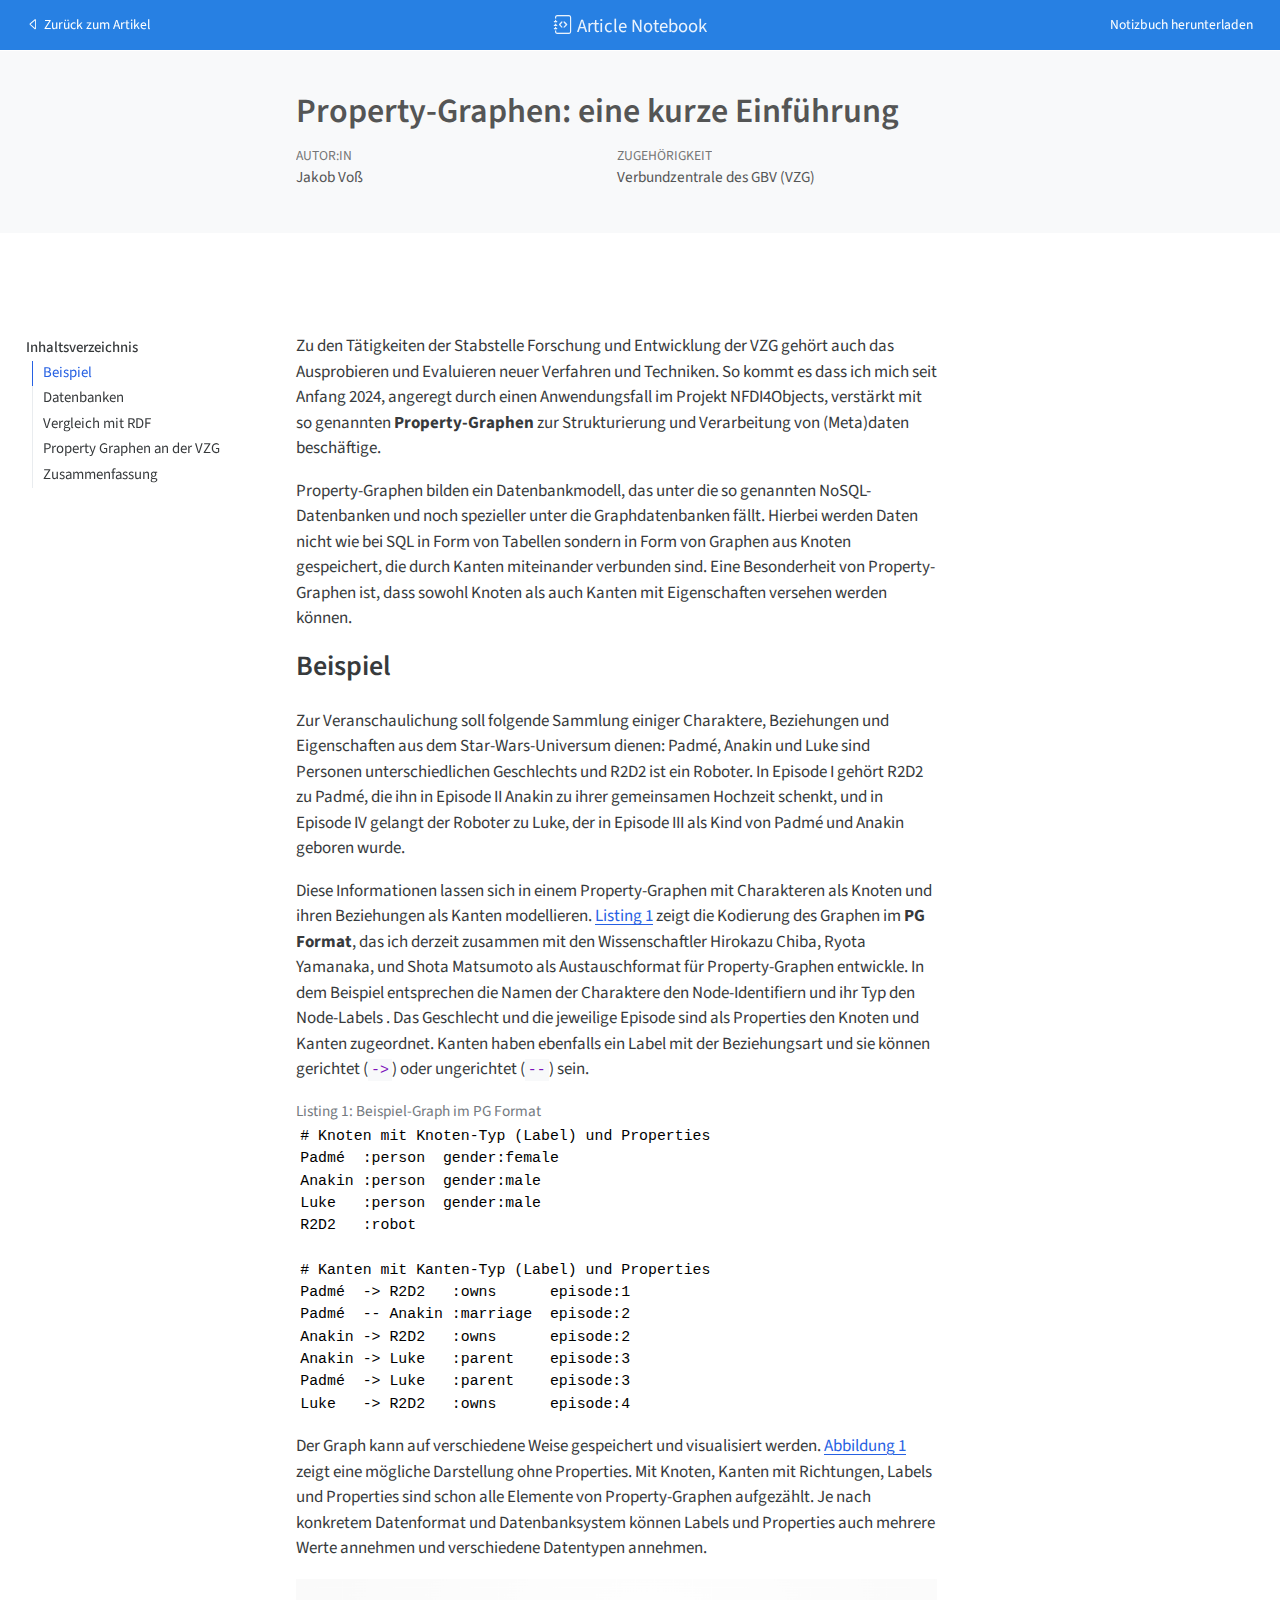
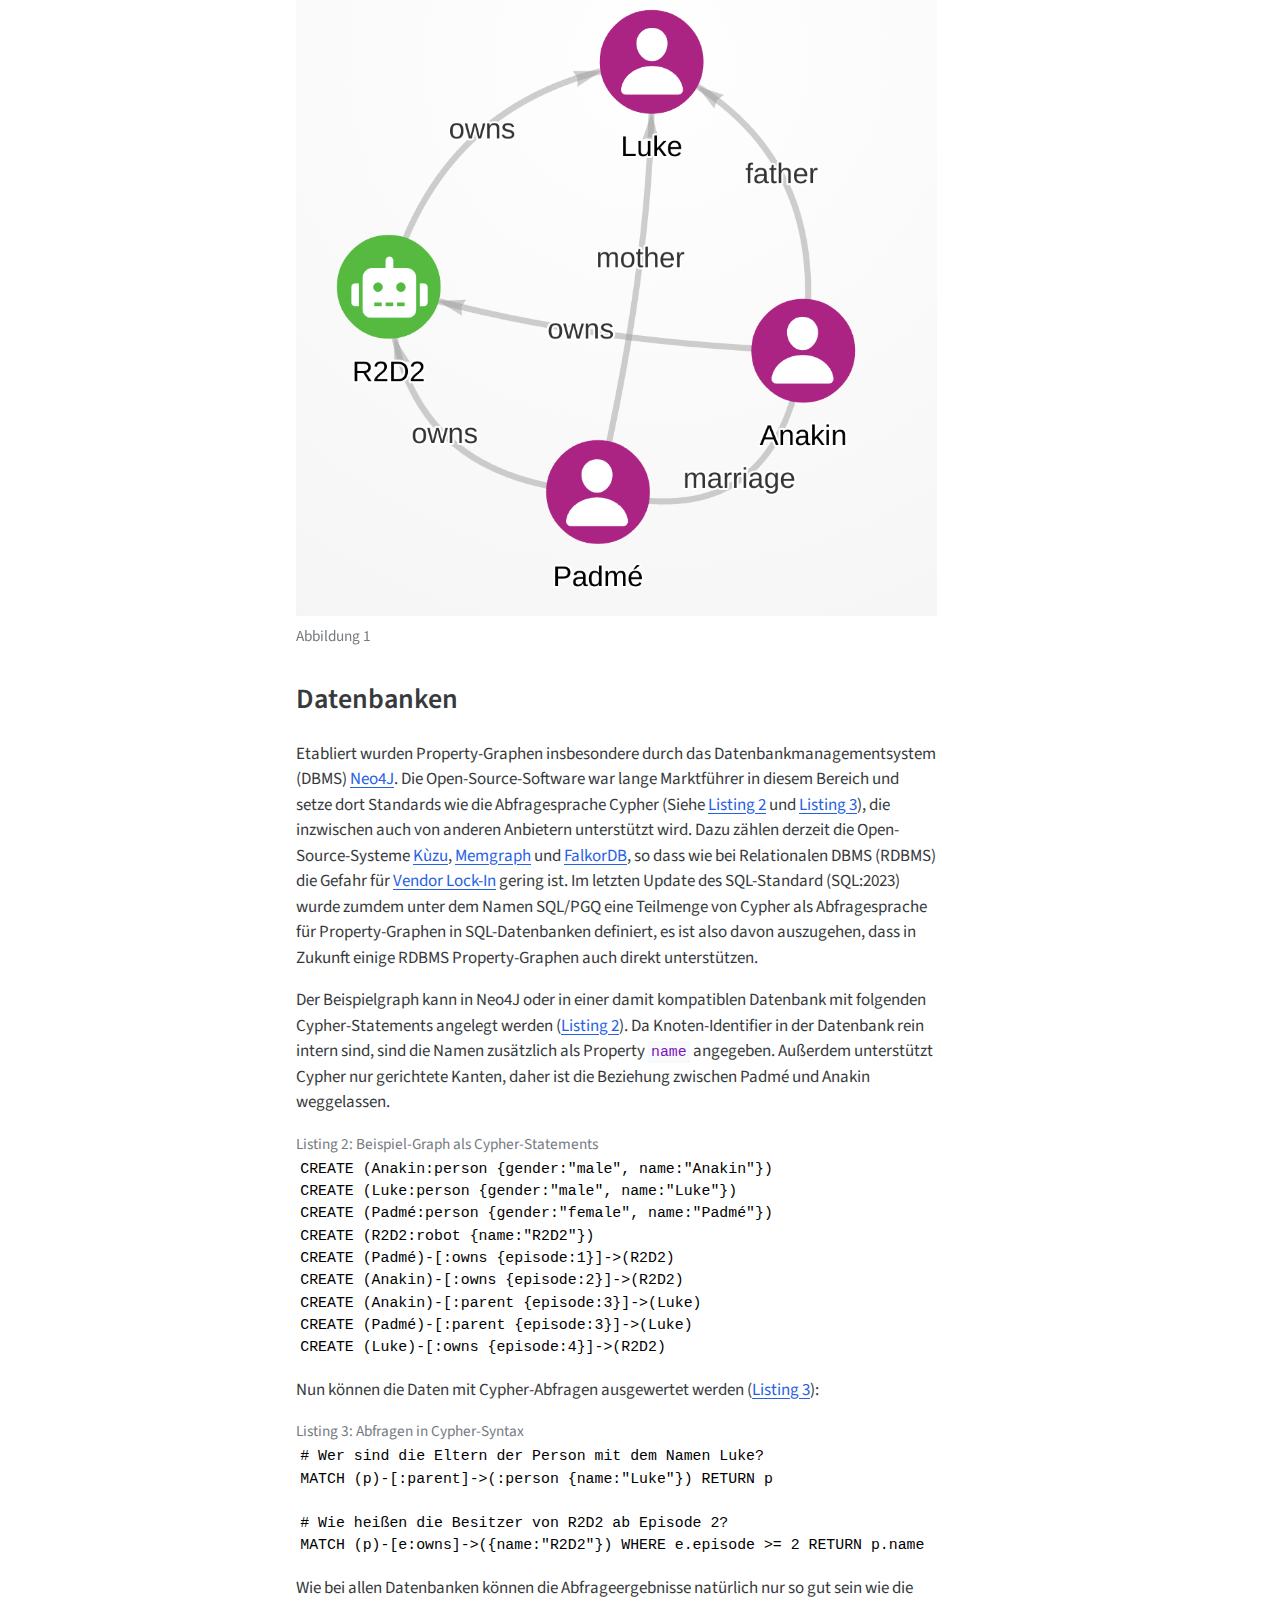
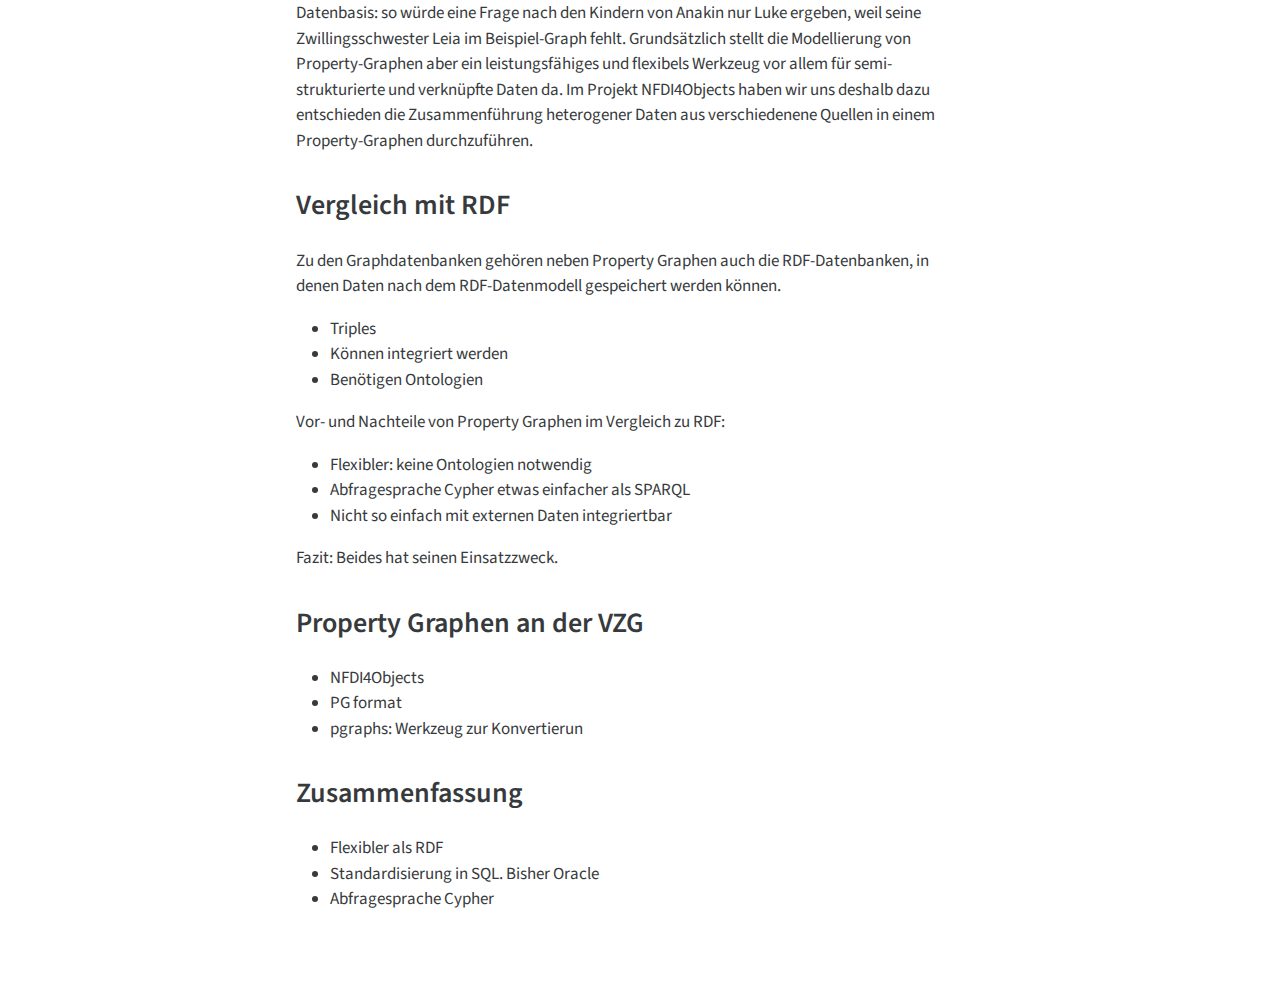
==== docs/index-preview.html @ a6de6aec "Add HTML result" ====
<!DOCTYPE html>
<html xmlns="http://www.w3.org/1999/xhtml" lang="de" xml:lang="de"><head>
    <meta charset="utf-8">
    <meta name="generator" content="quarto-1.4.553">

    <meta name="viewport" content="width=device-width, initial-scale=1.0, user-scalable=yes">


    <title>Property-Graphen: eine kurze Einführung</title>
    <style>
      code{white-space: pre-wrap;}
      span.smallcaps{font-variant: small-caps;}
      div.columns{display: flex; gap: min(4vw, 1.5em);}
      div.column{flex: auto; overflow-x: auto;}
      div.hanging-indent{margin-left: 1.5em; text-indent: -1.5em;}
      ul.task-list{list-style: none;}
      ul.task-list li input[type="checkbox"] {
        width: 0.8em;
        margin: 0 0.8em 0.2em -1em; /* quarto-specific, see https://github.com/quarto-dev/quarto-cli/issues/4556 */ 
        vertical-align: middle;
      }
    </style>

    <style>
      body.hypothesis-enabled #quarto-embed-header {
        padding-right: 36px;
      }

      #quarto-embed-header {
        height: 3em;
        width: 100%;
        display: flex;
        justify-content: space-between;
        align-items: center;
        border-bottom: solid 1px;
      }

      #quarto-embed-header h6 {
        font-size: 1.1em;
        padding-top: 0.6em;
        margin-left: 1em;
        margin-right: 1em;
        font-weight: 400;
      }

      #quarto-embed-header a.quarto-back-link,
      #quarto-embed-header a.quarto-download-embed {
        font-size: 0.8em;
        margin-top: 1em;
        margin-bottom: 1em;
        margin-left: 1em;
        margin-right: 1em;
      }

      .quarto-back-container {
        padding-left: 0.5em;
        display: flex;
      }

      .headroom {
          will-change: transform;
          transition: transform 200ms linear;
      }

      .headroom--pinned {
          transform: translateY(0%);
      }

      .headroom--unpinned {
          transform: translateY(-100%);
      }      
    </style>

    <script>
    window.document.addEventListener("DOMContentLoaded", function () {

      var header = window.document.querySelector("#quarto-embed-header");
      const titleBannerEl = window.document.querySelector("body > #title-block-header");
      if (titleBannerEl) {
        titleBannerEl.style.paddingTop = header.clientHeight + "px";
      }
      const contentEl = window.document.getElementById('quarto-content');
      for (const child of contentEl.children) {
        child.style.paddingTop = header.clientHeight + "px";
        child.style.marginTop = "1em";
      }

      // Use the article root if the `back` call doesn't work. This isn't perfect
      // but should typically work
      window.quartoBackToArticle = () => {
        var currentUrl = window.location.href;
        window.history.back();
        setTimeout(() => {
            // if location was not changed in 100 ms, then there is no history back
            if(currentUrl === window.location.href){              
                // redirect to site root
                window.location.href = "index.html";
            }
        }, 100);
      }

      const headroom = new window.Headroom(header, {
        tolerance: 5,
        onPin: function () {
        },
        onUnpin: function () {
        },
      });
      headroom.init();
    });
    </script>

    
<script src="site_libs/manuscript-notebook/headroom.min.js"></script>
<script src="site_libs/clipboard/clipboard.min.js"></script>
<script src="site_libs/quarto-html/quarto.js"></script>
<script src="site_libs/quarto-html/popper.min.js"></script>
<script src="site_libs/quarto-html/tippy.umd.min.js"></script>
<script src="site_libs/quarto-html/anchor.min.js"></script>
<link href="site_libs/quarto-html/tippy.css" rel="stylesheet">
<link href="site_libs/quarto-html/quarto-syntax-highlighting.css" rel="stylesheet" id="quarto-text-highlighting-styles">
<script src="site_libs/bootstrap/bootstrap.min.js"></script>
<link href="site_libs/bootstrap/bootstrap-icons.css" rel="stylesheet">
<link href="site_libs/bootstrap/bootstrap.min.css" rel="stylesheet" id="quarto-bootstrap" data-mode="light">
<script src="site_libs/quarto-contrib/glightbox/glightbox.min.js"></script>
<link href="site_libs/quarto-contrib/glightbox/glightbox.min.css" rel="stylesheet">
<link href="site_libs/quarto-contrib/glightbox/lightbox.css" rel="stylesheet">
     
      <meta name="citation_title" content="Property-Graphen: eine kurze Einführung">
<meta name="citation_author" content="Jakob Voß">
<meta name="citation_language" content="de">
</head>

  <body class="quarto-notebook">
    <div id="quarto-embed-header" class="headroom fixed-top bg-primary">
      
      <a onclick="window.quartoBackToArticle(); return false;" class="btn btn-primary quarto-back-link" href=""><i class="bi bi-caret-left"></i> Zurück zum Artikel</a>
      <h6><i class="bi bi-journal-code"></i> Article Notebook</h6>

            <a href="./index.md" class="btn btn-primary quarto-download-embed" download="index.md">Notizbuch herunterladen</a>
          </div>

     <header id="title-block-header" class="quarto-title-block default toc-left page-columns page-full">
  <div class="quarto-title-banner page-columns page-full">
    <div class="quarto-title column-body">
      <h1 class="title">Property-Graphen: eine kurze Einführung</h1>
          </div>

    
    <div class="quarto-title-meta-container">
      <div class="quarto-title-meta-column-start">
            <div class="quarto-title-meta-author">
          <div class="quarto-title-meta-heading">Autor:in</div>
          <div class="quarto-title-meta-heading">Zugehörigkeit</div>
          
                <div class="quarto-title-meta-contents">
            <p class="author">Jakob Voß </p>
          </div>
                <div class="quarto-title-meta-contents">
                    <p class="affiliation">
                        Verbundzentrale des GBV (VZG)
                      </p>
                  </div>
                    </div>
        
        <div class="quarto-title-meta">

                      
          
                
              </div>
      </div>
      <div class="quarto-title-meta-column-end quarto-other-formats-target">
      </div>
    </div>



    <div class="quarto-other-links-text-target">
    </div>  </div>
</header><div id="quarto-content" class="page-columns page-rows-contents page-layout-article toc-left">
<div id="quarto-sidebar-toc-left" class="sidebar toc-left">
  <nav id="TOC" role="doc-toc" class="toc-active">
    <h2 id="toc-title">Inhaltsverzeichnis</h2>
   
  <ul>
  <li><a href="#beispiel" id="toc-beispiel" class="nav-link active" data-scroll-target="#beispiel">Beispiel</a></li>
  <li><a href="#datenbanken" id="toc-datenbanken" class="nav-link" data-scroll-target="#datenbanken">Datenbanken</a></li>
  <li><a href="#vergleich-mit-rdf" id="toc-vergleich-mit-rdf" class="nav-link" data-scroll-target="#vergleich-mit-rdf">Vergleich mit RDF</a></li>
  <li><a href="#property-graphen-an-der-vzg" id="toc-property-graphen-an-der-vzg" class="nav-link" data-scroll-target="#property-graphen-an-der-vzg">Property Graphen an der VZG</a></li>
  <li><a href="#zusammenfassung" id="toc-zusammenfassung" class="nav-link" data-scroll-target="#zusammenfassung">Zusammenfassung</a></li>
  </ul>
</nav>
</div>
<div id="quarto-margin-sidebar" class="sidebar margin-sidebar">
</div>
<main class="content quarto-banner-title-block" id="quarto-document-content">      

       <p>Zu den Tätigkeiten der Stabstelle Forschung und Entwicklung der VZG gehört auch das Ausprobieren und Evaluieren neuer Verfahren und Techniken. So kommt es dass ich mich seit Anfang 2024, angeregt durch einen Anwendungsfall im Projekt NFDI4Objects, verstärkt mit so genannten <strong>Property-Graphen</strong> zur Strukturierung und Verarbeitung von (Meta)daten beschäftige.</p>
<p>Property-Graphen bilden ein Datenbankmodell, das unter die so genannten NoSQL-Datenbanken und noch spezieller unter die Graphdatenbanken fällt. Hierbei werden Daten nicht wie bei SQL in Form von Tabellen sondern in Form von Graphen aus Knoten gespeichert, die durch Kanten miteinander verbunden sind. Eine Besonderheit von Property-Graphen ist, dass sowohl Knoten als auch Kanten mit Eigenschaften versehen werden können.</p>
<section id="beispiel" class="level2">
<h2 class="anchored" data-anchor-id="beispiel">Beispiel</h2>
<p>Zur Veranschaulichung soll folgende Sammlung einiger Charaktere, Beziehungen und Eigenschaften aus dem Star-Wars-Universum dienen: Padmé, Anakin und Luke sind Personen unterschiedlichen Geschlechts und R2D2 ist ein Roboter. In Episode I gehört R2D2 zu Padmé, die ihn in Episode II Anakin zu ihrer gemeinsamen Hochzeit schenkt, und in Episode IV gelangt der Roboter zu Luke, der in Episode III als Kind von Padmé und Anakin geboren wurde.</p>
<p>Diese Informationen lassen sich in einem Property-Graphen mit Charakteren als Knoten und ihren Beziehungen als Kanten modellieren. <a href="#lst-pg" class="quarto-xref">Listing&nbsp;1</a> zeigt die Kodierung des Graphen im <strong>PG Format</strong>, das ich derzeit zusammen mit den Wissenschaftler Hirokazu Chiba, Ryota Yamanaka, und Shota Matsumoto als Austauschformat für Property-Graphen entwickle. In dem Beispiel entsprechen die Namen der Charaktere den Node-Identifiern und ihr Typ den Node-Labels . Das Geschlecht und die jeweilige Episode sind als Properties den Knoten und Kanten zugeordnet. Kanten haben ebenfalls ein Label mit der Beziehungsart und sie können gerichtet (<code>-&gt;</code>) oder ungerichtet (<code>--</code>) sein.</p>
<div id="lst-pg" class="pg listing quarto-float">
<figure class="quarto-float quarto-float-lst figure">
<figcaption class="quarto-float-caption-top quarto-float-caption quarto-float-lst" id="lst-pg-caption-0ceaefa1-69ba-4598-a22c-09a6ac19f8ca">
Listing&nbsp;1: Beispiel-Graph im PG Format
</figcaption>
<div aria-describedby="lst-pg-caption-0ceaefa1-69ba-4598-a22c-09a6ac19f8ca">
<pre id="lst-pg" class="pg"><code># Knoten mit Knoten-Typ (Label) und Properties
Padmé  :person  gender:female
Anakin :person  gender:male                 
Luke   :person  gender:male                 
R2D2   :robot              
   
# Kanten mit Kanten-Typ (Label) und Properties
Padmé  -&gt; R2D2   :owns      episode:1
Padmé  -- Anakin :marriage  episode:2
Anakin -&gt; R2D2   :owns      episode:2    
Anakin -&gt; Luke   :parent    episode:3
Padmé  -&gt; Luke   :parent    episode:3 
Luke   -&gt; R2D2   :owns      episode:4</code></pre>
</div>
</figure>
</div>
<p>Der Graph kann auf verschiedene Weise gespeichert und visualisiert werden. <a href="#fig-image" class="quarto-xref">Abbildung&nbsp;1</a> zeigt eine mögliche Darstellung ohne Properties. Mit Knoten, Kanten mit Richtungen, Labels und Properties sind schon alle Elemente von Property-Graphen aufgezählt. Je nach konkretem Datenformat und Datenbanksystem können Labels und Properties auch mehrere Werte annehmen und verschiedene Datentypen annehmen.</p>
<div id="fig-image" class="quarto-figure quarto-figure-center quarto-float anchored" data-fig-cap="Visualisierung des Beispiel-Graphen">
<figure class="quarto-float quarto-float-fig figure">
<div aria-describedby="fig-image-caption-0ceaefa1-69ba-4598-a22c-09a6ac19f8ca">
<a href="star-wars-blitzboard.png" class="lightbox" data-gallery="quarto-lightbox-gallery-1" data-glightbox="description: .lightbox-desc-1"><img src="star-wars-blitzboard.png" id="fig-image" class="img-fluid figure-img" data-fig-cap="Visualisierung des Beispiel-Graphen"></a>
</div>
<figcaption class="quarto-float-caption-bottom quarto-float-caption quarto-float-fig quarto-uncaptioned" id="fig-image-caption-0ceaefa1-69ba-4598-a22c-09a6ac19f8ca">
Abbildung&nbsp;1
</figcaption>
</figure>
</div>
</section>
<section id="datenbanken" class="level2">
<h2 class="anchored" data-anchor-id="datenbanken">Datenbanken</h2>
<p>Etabliert wurden Property-Graphen insbesondere durch das Datenbankmanagementsystem (DBMS) <a href="https://neo4j.com/">Neo4J</a>. Die Open-Source-Software war lange Marktführer in diesem Bereich und setze dort Standards wie die Abfragesprache Cypher (Siehe <a href="#lst-cypher" class="quarto-xref">Listing&nbsp;2</a> und <a href="#lst-match" class="quarto-xref">Listing&nbsp;3</a>), die inzwischen auch von anderen Anbietern unterstützt wird. Dazu zählen derzeit die Open-Source-Systeme <a href="https://kuzudb.com/">Kùzu</a>, <a href="https://memgraph.com/">Memgraph</a> und <a href="https://www.falkordb.com/">FalkorDB</a>, so dass wie bei Relationalen DBMS (RDBMS) die Gefahr für <a href="https://it-in-bibliotheken.de/management.html#vendor-lock-in">Vendor Lock-In</a> gering ist. Im letzten Update des SQL-Standard (SQL:2023) wurde zumdem unter dem Namen SQL/PGQ eine Teilmenge von Cypher als Abfragesprache für Property-Graphen in SQL-Datenbanken definiert, es ist also davon auszugehen, dass in Zukunft einige RDBMS Property-Graphen auch direkt unterstützen.</p>
<p>Der Beispielgraph kann in Neo4J oder in einer damit kompatiblen Datenbank mit folgenden Cypher-Statements angelegt werden (<a href="#lst-cypher" class="quarto-xref">Listing&nbsp;2</a>). Da Knoten-Identifier in der Datenbank rein intern sind, sind die Namen zusätzlich als Property <code>name</code> angegeben. Außerdem unterstützt Cypher nur gerichtete Kanten, daher ist die Beziehung zwischen Padmé und Anakin weggelassen.</p>
<div id="lst-cypher" class="cypher listing quarto-float">
<figure class="quarto-float quarto-float-lst figure">
<figcaption class="quarto-float-caption-top quarto-float-caption quarto-float-lst" id="lst-cypher-caption-0ceaefa1-69ba-4598-a22c-09a6ac19f8ca">
Listing&nbsp;2: Beispiel-Graph als Cypher-Statements
</figcaption>
<div aria-describedby="lst-cypher-caption-0ceaefa1-69ba-4598-a22c-09a6ac19f8ca">
<pre id="lst-cypher" class="cypher"><code>CREATE (Anakin:person {gender:"male", name:"Anakin"})
CREATE (Luke:person {gender:"male", name:"Luke"})
CREATE (Padmé:person {gender:"female", name:"Padmé"})
CREATE (R2D2:robot {name:"R2D2"})
CREATE (Padmé)-[:owns {episode:1}]-&gt;(R2D2)
CREATE (Anakin)-[:owns {episode:2}]-&gt;(R2D2)
CREATE (Anakin)-[:parent {episode:3}]-&gt;(Luke)
CREATE (Padmé)-[:parent {episode:3}]-&gt;(Luke)
CREATE (Luke)-[:owns {episode:4}]-&gt;(R2D2)</code></pre>
</div>
</figure>
</div>
<p>Nun können die Daten mit Cypher-Abfragen ausgewertet werden (<a href="#lst-match" class="quarto-xref">Listing&nbsp;3</a>):</p>
<div id="lst-match" class="cypher listing quarto-float">
<figure class="quarto-float quarto-float-lst figure">
<figcaption class="quarto-float-caption-top quarto-float-caption quarto-float-lst" id="lst-match-caption-0ceaefa1-69ba-4598-a22c-09a6ac19f8ca">
Listing&nbsp;3: Abfragen in Cypher-Syntax
</figcaption>
<div aria-describedby="lst-match-caption-0ceaefa1-69ba-4598-a22c-09a6ac19f8ca">
<pre id="lst-match" class="cypher"><code># Wer sind die Eltern der Person mit dem Namen Luke?
MATCH (p)-[:parent]-&gt;(:person {name:"Luke"}) RETURN p

# Wie heißen die Besitzer von R2D2 ab Episode 2?
MATCH (p)-[e:owns]-&gt;({name:"R2D2"}) WHERE e.episode &gt;= 2 RETURN p.name</code></pre>
</div>
</figure>
</div>
<p>Wie bei allen Datenbanken können die Abfrageergebnisse natürlich nur so gut sein wie die Datenbasis: so würde eine Frage nach den Kindern von Anakin nur Luke ergeben, weil seine Zwillingsschwester Leia im Beispiel-Graph fehlt. Grundsätzlich stellt die Modellierung von Property-Graphen aber ein leistungsfähiges und flexibels Werkzeug vor allem für semi-strukturierte und verknüpfte Daten da. Im Projekt NFDI4Objects haben wir uns deshalb dazu entschieden die Zusammenführung heterogener Daten aus verschiedenene Quellen in einem Property-Graphen durchzuführen.</p>
</section>
<section id="vergleich-mit-rdf" class="level2">
<h2 class="anchored" data-anchor-id="vergleich-mit-rdf">Vergleich mit RDF</h2>
<p>Zu den Graphdatenbanken gehören neben Property Graphen auch die RDF-Datenbanken, in denen Daten nach dem RDF-Datenmodell gespeichert werden können.</p>
<ul>
<li>Triples</li>
<li>Können integriert werden</li>
<li>Benötigen Ontologien</li>
</ul>
<p>Vor- und Nachteile von Property Graphen im Vergleich zu RDF:</p>
<ul>
<li>Flexibler: keine Ontologien notwendig</li>
<li>Abfragesprache Cypher etwas einfacher als SPARQL</li>
<li>Nicht so einfach mit externen Daten integriertbar</li>
</ul>
<p>Fazit: Beides hat seinen Einsatzzweck.</p>
</section>
<section id="property-graphen-an-der-vzg" class="level2">
<h2 class="anchored" data-anchor-id="property-graphen-an-der-vzg">Property Graphen an der VZG</h2>
<ul>
<li>NFDI4Objects</li>
<li>PG format</li>
<li>pgraphs: Werkzeug zur Konvertierun</li>
</ul>
</section>
<section id="zusammenfassung" class="level2">
<h2 class="anchored" data-anchor-id="zusammenfassung">Zusammenfassung</h2>
<ul>
<li>Flexibler als RDF</li>
<li>Standardisierung in SQL. Bisher Oracle</li>
<li>Abfragesprache Cypher</li>
</ul>
<div class="hidden" aria-hidden="true">
<span class="glightbox-desc lightbox-desc-1">Abbildung&nbsp;1: </span>
</div>
</section>
     </main>
<!-- /main column -->  <script id="quarto-html-after-body" type="application/javascript">
window.document.addEventListener("DOMContentLoaded", function (event) {
  const toggleBodyColorMode = (bsSheetEl) => {
    const mode = bsSheetEl.getAttribute("data-mode");
    const bodyEl = window.document.querySelector("body");
    if (mode === "dark") {
      bodyEl.classList.add("quarto-dark");
      bodyEl.classList.remove("quarto-light");
    } else {
      bodyEl.classList.add("quarto-light");
      bodyEl.classList.remove("quarto-dark");
    }
  }
  const toggleBodyColorPrimary = () => {
    const bsSheetEl = window.document.querySelector("link#quarto-bootstrap");
    if (bsSheetEl) {
      toggleBodyColorMode(bsSheetEl);
    }
  }
  toggleBodyColorPrimary();  
  const icon = "";
  const anchorJS = new window.AnchorJS();
  anchorJS.options = {
    placement: 'right',
    icon: icon
  };
  anchorJS.add('.anchored');
  const isCodeAnnotation = (el) => {
    for (const clz of el.classList) {
      if (clz.startsWith('code-annotation-')) {                     
        return true;
      }
    }
    return false;
  }
  const clipboard = new window.ClipboardJS('.code-copy-button', {
    text: function(trigger) {
      const codeEl = trigger.previousElementSibling.cloneNode(true);
      for (const childEl of codeEl.children) {
        if (isCodeAnnotation(childEl)) {
          childEl.remove();
        }
      }
      return codeEl.innerText;
    }
  });
  clipboard.on('success', function(e) {
    // button target
    const button = e.trigger;
    // don't keep focus
    button.blur();
    // flash "checked"
    button.classList.add('code-copy-button-checked');
    var currentTitle = button.getAttribute("title");
    button.setAttribute("title", "Kopiert");
    let tooltip;
    if (window.bootstrap) {
      button.setAttribute("data-bs-toggle", "tooltip");
      button.setAttribute("data-bs-placement", "left");
      button.setAttribute("data-bs-title", "Kopiert");
      tooltip = new bootstrap.Tooltip(button, 
        { trigger: "manual", 
          customClass: "code-copy-button-tooltip",
          offset: [0, -8]});
      tooltip.show();    
    }
    setTimeout(function() {
      if (tooltip) {
        tooltip.hide();
        button.removeAttribute("data-bs-title");
        button.removeAttribute("data-bs-toggle");
        button.removeAttribute("data-bs-placement");
      }
      button.setAttribute("title", currentTitle);
      button.classList.remove('code-copy-button-checked');
    }, 1000);
    // clear code selection
    e.clearSelection();
  });
    var localhostRegex = new RegExp(/^(?:http|https):\/\/localhost\:?[0-9]*\//);
    var mailtoRegex = new RegExp(/^mailto:/);
      var filterRegex = new RegExp('/' + window.location.host + '/');
    var isInternal = (href) => {
        return filterRegex.test(href) || localhostRegex.test(href) || mailtoRegex.test(href);
    }
    // Inspect non-navigation links and adorn them if external
 	var links = window.document.querySelectorAll('a[href]:not(.nav-link):not(.navbar-brand):not(.toc-action):not(.sidebar-link):not(.sidebar-item-toggle):not(.pagination-link):not(.no-external):not([aria-hidden]):not(.dropdown-item):not(.quarto-navigation-tool)');
    for (var i=0; i<links.length; i++) {
      const link = links[i];
      if (!isInternal(link.href)) {
        // undo the damage that might have been done by quarto-nav.js in the case of
        // links that we want to consider external
        if (link.dataset.originalHref !== undefined) {
          link.href = link.dataset.originalHref;
        }
      }
    }
  function tippyHover(el, contentFn, onTriggerFn, onUntriggerFn) {
    const config = {
      allowHTML: true,
      maxWidth: 500,
      delay: 100,
      arrow: false,
      appendTo: function(el) {
          return el.parentElement;
      },
      interactive: true,
      interactiveBorder: 10,
      theme: 'quarto',
      placement: 'bottom-start',
    };
    if (contentFn) {
      config.content = contentFn;
    }
    if (onTriggerFn) {
      config.onTrigger = onTriggerFn;
    }
    if (onUntriggerFn) {
      config.onUntrigger = onUntriggerFn;
    }
    window.tippy(el, config); 
  }
  const noterefs = window.document.querySelectorAll('a[role="doc-noteref"]');
  for (var i=0; i<noterefs.length; i++) {
    const ref = noterefs[i];
    tippyHover(ref, function() {
      // use id or data attribute instead here
      let href = ref.getAttribute('data-footnote-href') || ref.getAttribute('href');
      try { href = new URL(href).hash; } catch {}
      const id = href.replace(/^#\/?/, "");
      const note = window.document.getElementById(id);
      if (note) {
        return note.innerHTML;
      } else {
        return "";
      }
    });
  }
  const xrefs = window.document.querySelectorAll('a.quarto-xref');
  const processXRef = (id, note) => {
    // Strip column container classes
    const stripColumnClz = (el) => {
      el.classList.remove("page-full", "page-columns");
      if (el.children) {
        for (const child of el.children) {
          stripColumnClz(child);
        }
      }
    }
    stripColumnClz(note)
    if (id === null || id.startsWith('sec-')) {
      // Special case sections, only their first couple elements
      const container = document.createElement("div");
      if (note.children && note.children.length > 2) {
        container.appendChild(note.children[0].cloneNode(true));
        for (let i = 1; i < note.children.length; i++) {
          const child = note.children[i];
          if (child.tagName === "P" && child.innerText === "") {
            continue;
          } else {
            container.appendChild(child.cloneNode(true));
            break;
          }
        }
        if (window.Quarto?.typesetMath) {
          window.Quarto.typesetMath(container);
        }
        return container.innerHTML
      } else {
        if (window.Quarto?.typesetMath) {
          window.Quarto.typesetMath(note);
        }
        return note.innerHTML;
      }
    } else {
      // Remove any anchor links if they are present
      const anchorLink = note.querySelector('a.anchorjs-link');
      if (anchorLink) {
        anchorLink.remove();
      }
      if (window.Quarto?.typesetMath) {
        window.Quarto.typesetMath(note);
      }
      // TODO in 1.5, we should make sure this works without a callout special case
      if (note.classList.contains("callout")) {
        return note.outerHTML;
      } else {
        return note.innerHTML;
      }
    }
  }
  for (var i=0; i<xrefs.length; i++) {
    const xref = xrefs[i];
    tippyHover(xref, undefined, function(instance) {
      instance.disable();
      let url = xref.getAttribute('href');
      let hash = undefined; 
      if (url.startsWith('#')) {
        hash = url;
      } else {
        try { hash = new URL(url).hash; } catch {}
      }
      if (hash) {
        const id = hash.replace(/^#\/?/, "");
        const note = window.document.getElementById(id);
        if (note !== null) {
          try {
            const html = processXRef(id, note.cloneNode(true));
            instance.setContent(html);
          } finally {
            instance.enable();
            instance.show();
          }
        } else {
          // See if we can fetch this
          fetch(url.split('#')[0])
          .then(res => res.text())
          .then(html => {
            const parser = new DOMParser();
            const htmlDoc = parser.parseFromString(html, "text/html");
            const note = htmlDoc.getElementById(id);
            if (note !== null) {
              const html = processXRef(id, note);
              instance.setContent(html);
            } 
          }).finally(() => {
            instance.enable();
            instance.show();
          });
        }
      } else {
        // See if we can fetch a full url (with no hash to target)
        // This is a special case and we should probably do some content thinning / targeting
        fetch(url)
        .then(res => res.text())
        .then(html => {
          const parser = new DOMParser();
          const htmlDoc = parser.parseFromString(html, "text/html");
          const note = htmlDoc.querySelector('main.content');
          if (note !== null) {
            // This should only happen for chapter cross references
            // (since there is no id in the URL)
            // remove the first header
            if (note.children.length > 0 && note.children[0].tagName === "HEADER") {
              note.children[0].remove();
            }
            const html = processXRef(null, note);
            instance.setContent(html);
          } 
        }).finally(() => {
          instance.enable();
          instance.show();
        });
      }
    }, function(instance) {
    });
  }
      let selectedAnnoteEl;
      const selectorForAnnotation = ( cell, annotation) => {
        let cellAttr = 'data-code-cell="' + cell + '"';
        let lineAttr = 'data-code-annotation="' +  annotation + '"';
        const selector = 'span[' + cellAttr + '][' + lineAttr + ']';
        return selector;
      }
      const selectCodeLines = (annoteEl) => {
        const doc = window.document;
        const targetCell = annoteEl.getAttribute("data-target-cell");
        const targetAnnotation = annoteEl.getAttribute("data-target-annotation");
        const annoteSpan = window.document.querySelector(selectorForAnnotation(targetCell, targetAnnotation));
        const lines = annoteSpan.getAttribute("data-code-lines").split(",");
        const lineIds = lines.map((line) => {
          return targetCell + "-" + line;
        })
        let top = null;
        let height = null;
        let parent = null;
        if (lineIds.length > 0) {
            //compute the position of the single el (top and bottom and make a div)
            const el = window.document.getElementById(lineIds[0]);
            top = el.offsetTop;
            height = el.offsetHeight;
            parent = el.parentElement.parentElement;
          if (lineIds.length > 1) {
            const lastEl = window.document.getElementById(lineIds[lineIds.length - 1]);
            const bottom = lastEl.offsetTop + lastEl.offsetHeight;
            height = bottom - top;
          }
          if (top !== null && height !== null && parent !== null) {
            // cook up a div (if necessary) and position it 
            let div = window.document.getElementById("code-annotation-line-highlight");
            if (div === null) {
              div = window.document.createElement("div");
              div.setAttribute("id", "code-annotation-line-highlight");
              div.style.position = 'absolute';
              parent.appendChild(div);
            }
            div.style.top = top - 2 + "px";
            div.style.height = height + 4 + "px";
            div.style.left = 0;
            let gutterDiv = window.document.getElementById("code-annotation-line-highlight-gutter");
            if (gutterDiv === null) {
              gutterDiv = window.document.createElement("div");
              gutterDiv.setAttribute("id", "code-annotation-line-highlight-gutter");
              gutterDiv.style.position = 'absolute';
              const codeCell = window.document.getElementById(targetCell);
              const gutter = codeCell.querySelector('.code-annotation-gutter');
              gutter.appendChild(gutterDiv);
            }
            gutterDiv.style.top = top - 2 + "px";
            gutterDiv.style.height = height + 4 + "px";
          }
          selectedAnnoteEl = annoteEl;
        }
      };
      const unselectCodeLines = () => {
        const elementsIds = ["code-annotation-line-highlight", "code-annotation-line-highlight-gutter"];
        elementsIds.forEach((elId) => {
          const div = window.document.getElementById(elId);
          if (div) {
            div.remove();
          }
        });
        selectedAnnoteEl = undefined;
      };
        // Handle positioning of the toggle
    window.addEventListener(
      "resize",
      throttle(() => {
        elRect = undefined;
        if (selectedAnnoteEl) {
          selectCodeLines(selectedAnnoteEl);
        }
      }, 10)
    );
    function throttle(fn, ms) {
    let throttle = false;
    let timer;
      return (...args) => {
        if(!throttle) { // first call gets through
            fn.apply(this, args);
            throttle = true;
        } else { // all the others get throttled
            if(timer) clearTimeout(timer); // cancel #2
            timer = setTimeout(() => {
              fn.apply(this, args);
              timer = throttle = false;
            }, ms);
        }
      };
    }
      // Attach click handler to the DT
      const annoteDls = window.document.querySelectorAll('dt[data-target-cell]');
      for (const annoteDlNode of annoteDls) {
        annoteDlNode.addEventListener('click', (event) => {
          const clickedEl = event.target;
          if (clickedEl !== selectedAnnoteEl) {
            unselectCodeLines();
            const activeEl = window.document.querySelector('dt[data-target-cell].code-annotation-active');
            if (activeEl) {
              activeEl.classList.remove('code-annotation-active');
            }
            selectCodeLines(clickedEl);
            clickedEl.classList.add('code-annotation-active');
          } else {
            // Unselect the line
            unselectCodeLines();
            clickedEl.classList.remove('code-annotation-active');
          }
        });
      }
  const findCites = (el) => {
    const parentEl = el.parentElement;
    if (parentEl) {
      const cites = parentEl.dataset.cites;
      if (cites) {
        return {
          el,
          cites: cites.split(' ')
        };
      } else {
        return findCites(el.parentElement)
      }
    } else {
      return undefined;
    }
  };
  var bibliorefs = window.document.querySelectorAll('a[role="doc-biblioref"]');
  for (var i=0; i<bibliorefs.length; i++) {
    const ref = bibliorefs[i];
    const citeInfo = findCites(ref);
    if (citeInfo) {
      tippyHover(citeInfo.el, function() {
        var popup = window.document.createElement('div');
        citeInfo.cites.forEach(function(cite) {
          var citeDiv = window.document.createElement('div');
          citeDiv.classList.add('hanging-indent');
          citeDiv.classList.add('csl-entry');
          var biblioDiv = window.document.getElementById('ref-' + cite);
          if (biblioDiv) {
            citeDiv.innerHTML = biblioDiv.innerHTML;
          }
          popup.appendChild(citeDiv);
        });
        return popup.innerHTML;
      });
    }
  }
});
</script>  </div> <!-- /content -->  <script>var lightboxQuarto = GLightbox({"closeEffect":"zoom","openEffect":"zoom","selector":".lightbox","descPosition":"bottom","loop":false});
window.onload = () => {
  lightboxQuarto.on('slide_before_load', (data) => {
    const { slideIndex, slideNode, slideConfig, player, trigger } = data;
    const href = trigger.getAttribute('href');
    if (href !== null) {
      const imgEl = window.document.querySelector(`a[href="${href}"] img`);
      if (imgEl !== null) {
        const srcAttr = imgEl.getAttribute("src");
        if (srcAttr && srcAttr.startsWith("data:")) {
          slideConfig.href = srcAttr;
        }
      }
    } 
  });

  lightboxQuarto.on('slide_after_load', (data) => {
    const { slideIndex, slideNode, slideConfig, player, trigger } = data;
    if (window.Quarto?.typesetMath) {
      window.Quarto.typesetMath(slideNode);
    }
  });

};
          </script> 
  
</body></html>
---- docs/site_libs/quarto-html/tippy.css ----
.tippy-box[data-animation=fade][data-state=hidden]{opacity:0}[data-tippy-root]{max-width:calc(100vw - 10px)}.tippy-box{position:relative;background-color:#333;color:#fff;border-radius:4px;font-size:14px;line-height:1.4;white-space:normal;outline:0;transition-property:transform,visibility,opacity}.tippy-box[data-placement^=top]>.tippy-arrow{bottom:0}.tippy-box[data-placement^=top]>.tippy-arrow:before{bottom:-7px;left:0;border-width:8px 8px 0;border-top-color:initial;transform-origin:center top}.tippy-box[data-placement^=bottom]>.tippy-arrow{top:0}.tippy-box[data-placement^=bottom]>.tippy-arrow:before{top:-7px;left:0;border-width:0 8px 8px;border-bottom-color:initial;transform-origin:center bottom}.tippy-box[data-placement^=left]>.tippy-arrow{right:0}.tippy-box[data-placement^=left]>.tippy-arrow:before{border-width:8px 0 8px 8px;border-left-color:initial;right:-7px;transform-origin:center left}.tippy-box[data-placement^=right]>.tippy-arrow{left:0}.tippy-box[data-placement^=right]>.tippy-arrow:before{left:-7px;border-width:8px 8px 8px 0;border-right-color:initial;transform-origin:center right}.tippy-box[data-inertia][data-state=visible]{transition-timing-function:cubic-bezier(.54,1.5,.38,1.11)}.tippy-arrow{width:16px;height:16px;color:#333}.tippy-arrow:before{content:"";position:absolute;border-color:transparent;border-style:solid}.tippy-content{position:relative;padding:5px 9px;z-index:1}
---- docs/site_libs/quarto-html/quarto-syntax-highlighting.css ----
/* quarto syntax highlight colors */
:root {
  --quarto-hl-ot-color: #003B4F;
  --quarto-hl-at-color: #657422;
  --quarto-hl-ss-color: #20794D;
  --quarto-hl-an-color: #5E5E5E;
  --quarto-hl-fu-color: #4758AB;
  --quarto-hl-st-color: #20794D;
  --quarto-hl-cf-color: #003B4F;
  --quarto-hl-op-color: #5E5E5E;
  --quarto-hl-er-color: #AD0000;
  --quarto-hl-bn-color: #AD0000;
  --quarto-hl-al-color: #AD0000;
  --quarto-hl-va-color: #111111;
  --quarto-hl-bu-color: inherit;
  --quarto-hl-ex-color: inherit;
  --quarto-hl-pp-color: #AD0000;
  --quarto-hl-in-color: #5E5E5E;
  --quarto-hl-vs-color: #20794D;
  --quarto-hl-wa-color: #5E5E5E;
  --quarto-hl-do-color: #5E5E5E;
  --quarto-hl-im-color: #00769E;
  --quarto-hl-ch-color: #20794D;
  --quarto-hl-dt-color: #AD0000;
  --quarto-hl-fl-color: #AD0000;
  --quarto-hl-co-color: #5E5E5E;
  --quarto-hl-cv-color: #5E5E5E;
  --quarto-hl-cn-color: #8f5902;
  --quarto-hl-sc-color: #5E5E5E;
  --quarto-hl-dv-color: #AD0000;
  --quarto-hl-kw-color: #003B4F;
}

/* other quarto variables */
:root {
  --quarto-font-monospace: SFMono-Regular, Menlo, Monaco, Consolas, "Liberation Mono", "Courier New", monospace;
}

pre > code.sourceCode > span {
  color: #003B4F;
}

code span {
  color: #003B4F;
}

code.sourceCode > span {
  color: #003B4F;
}

div.sourceCode,
div.sourceCode pre.sourceCode {
  color: #003B4F;
}

code span.ot {
  color: #003B4F;
  font-style: inherit;
}

code span.at {
  color: #657422;
  font-style: inherit;
}

code span.ss {
  color: #20794D;
  font-style: inherit;
}

code span.an {
  color: #5E5E5E;
  font-style: inherit;
}

code span.fu {
  color: #4758AB;
  font-style: inherit;
}

code span.st {
  color: #20794D;
  font-style: inherit;
}

code span.cf {
  color: #003B4F;
  font-style: inherit;
}

code span.op {
  color: #5E5E5E;
  font-style: inherit;
}

code span.er {
  color: #AD0000;
  font-style: inherit;
}

code span.bn {
  color: #AD0000;
  font-style: inherit;
}

code span.al {
  color: #AD0000;
  font-style: inherit;
}

code span.va {
  color: #111111;
  font-style: inherit;
}

code span.bu {
  font-style: inherit;
}

code span.ex {
  font-style: inherit;
}

code span.pp {
  color: #AD0000;
  font-style: inherit;
}

code span.in {
  color: #5E5E5E;
  font-style: inherit;
}

code span.vs {
  color: #20794D;
  font-style: inherit;
}

code span.wa {
  color: #5E5E5E;
  font-style: italic;
}

code span.do {
  color: #5E5E5E;
  font-style: italic;
}

code span.im {
  color: #00769E;
  font-style: inherit;
}

code span.ch {
  color: #20794D;
  font-style: inherit;
}

code span.dt {
  color: #AD0000;
  font-style: inherit;
}

code span.fl {
  color: #AD0000;
  font-style: inherit;
}

code span.co {
  color: #5E5E5E;
  font-style: inherit;
}

code span.cv {
  color: #5E5E5E;
  font-style: italic;
}

code span.cn {
  color: #8f5902;
  font-style: inherit;
}

code span.sc {
  color: #5E5E5E;
  font-style: inherit;
}

code span.dv {
  color: #AD0000;
  font-style: inherit;
}

code span.kw {
  color: #003B4F;
  font-style: inherit;
}

.prevent-inlining {
  content: "</";
}

/*# sourceMappingURL=debc5d5d77c3f9108843748ff7464032.css.map */
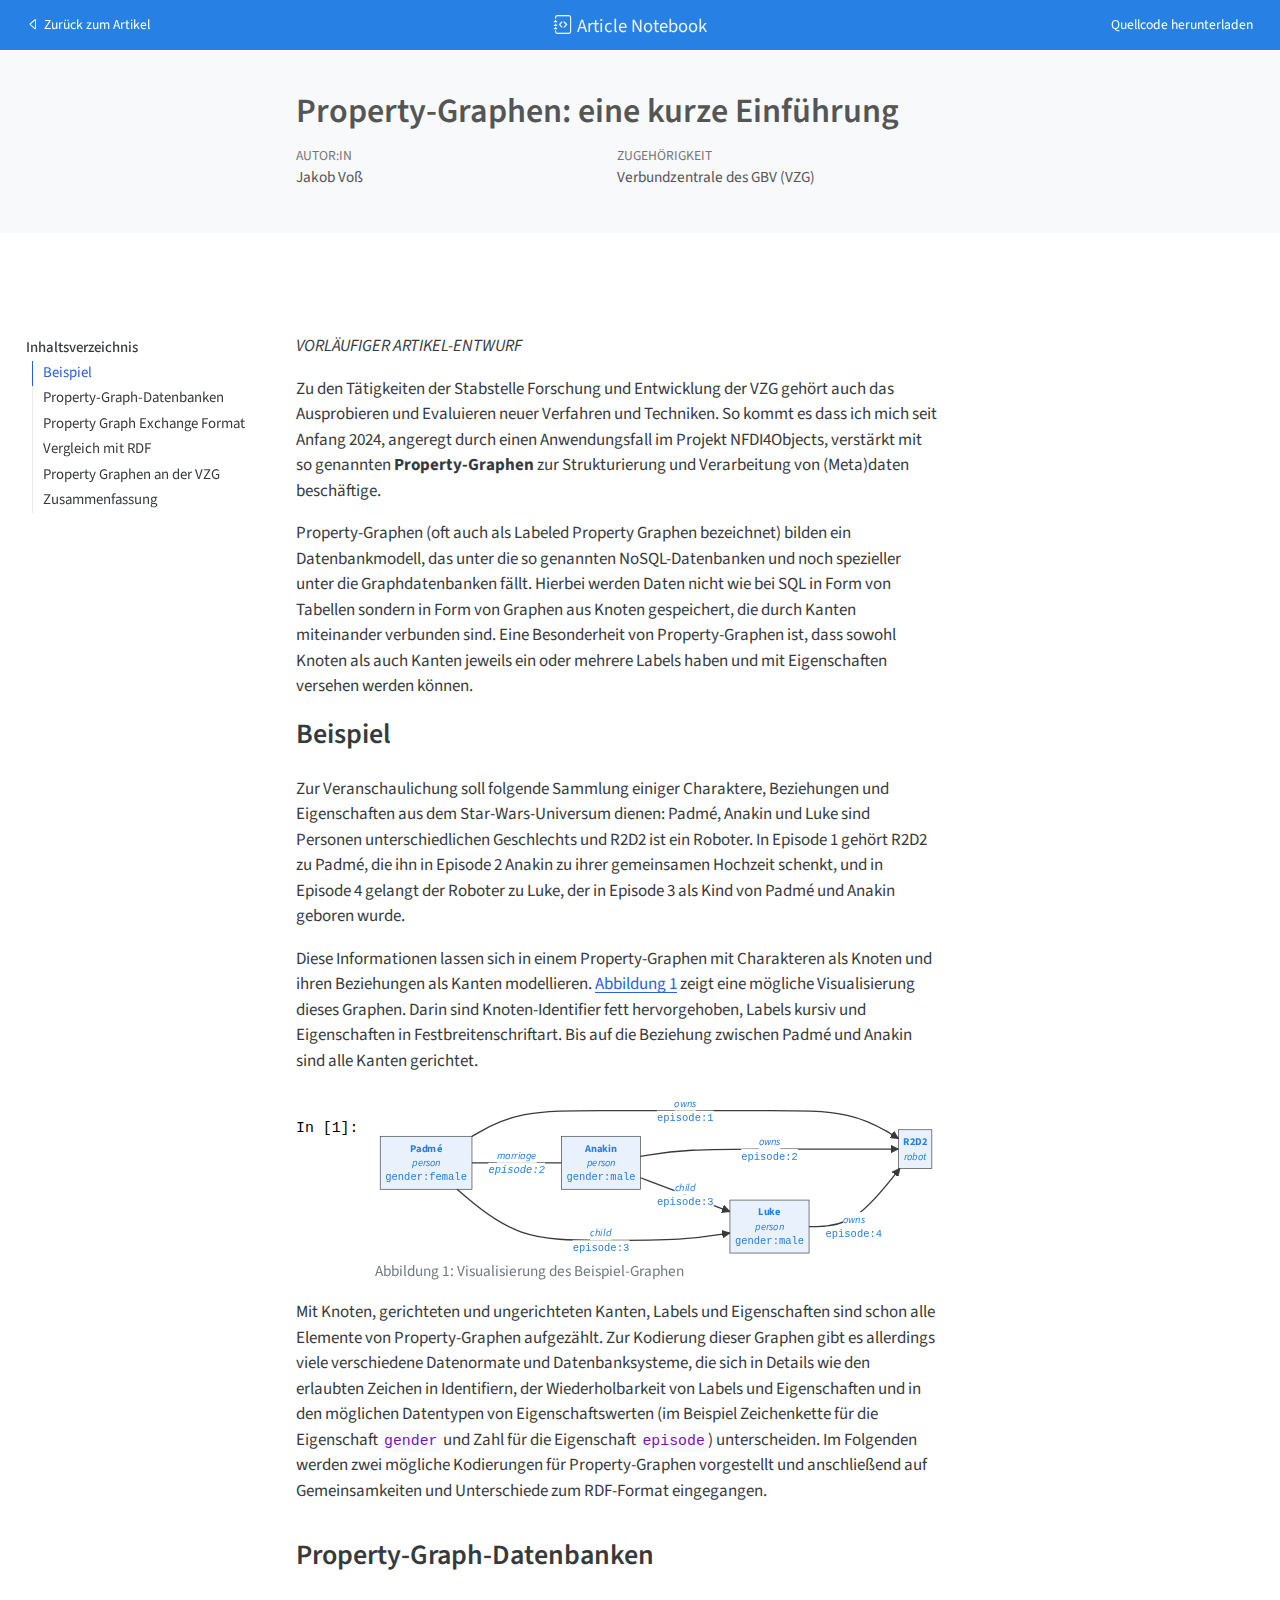
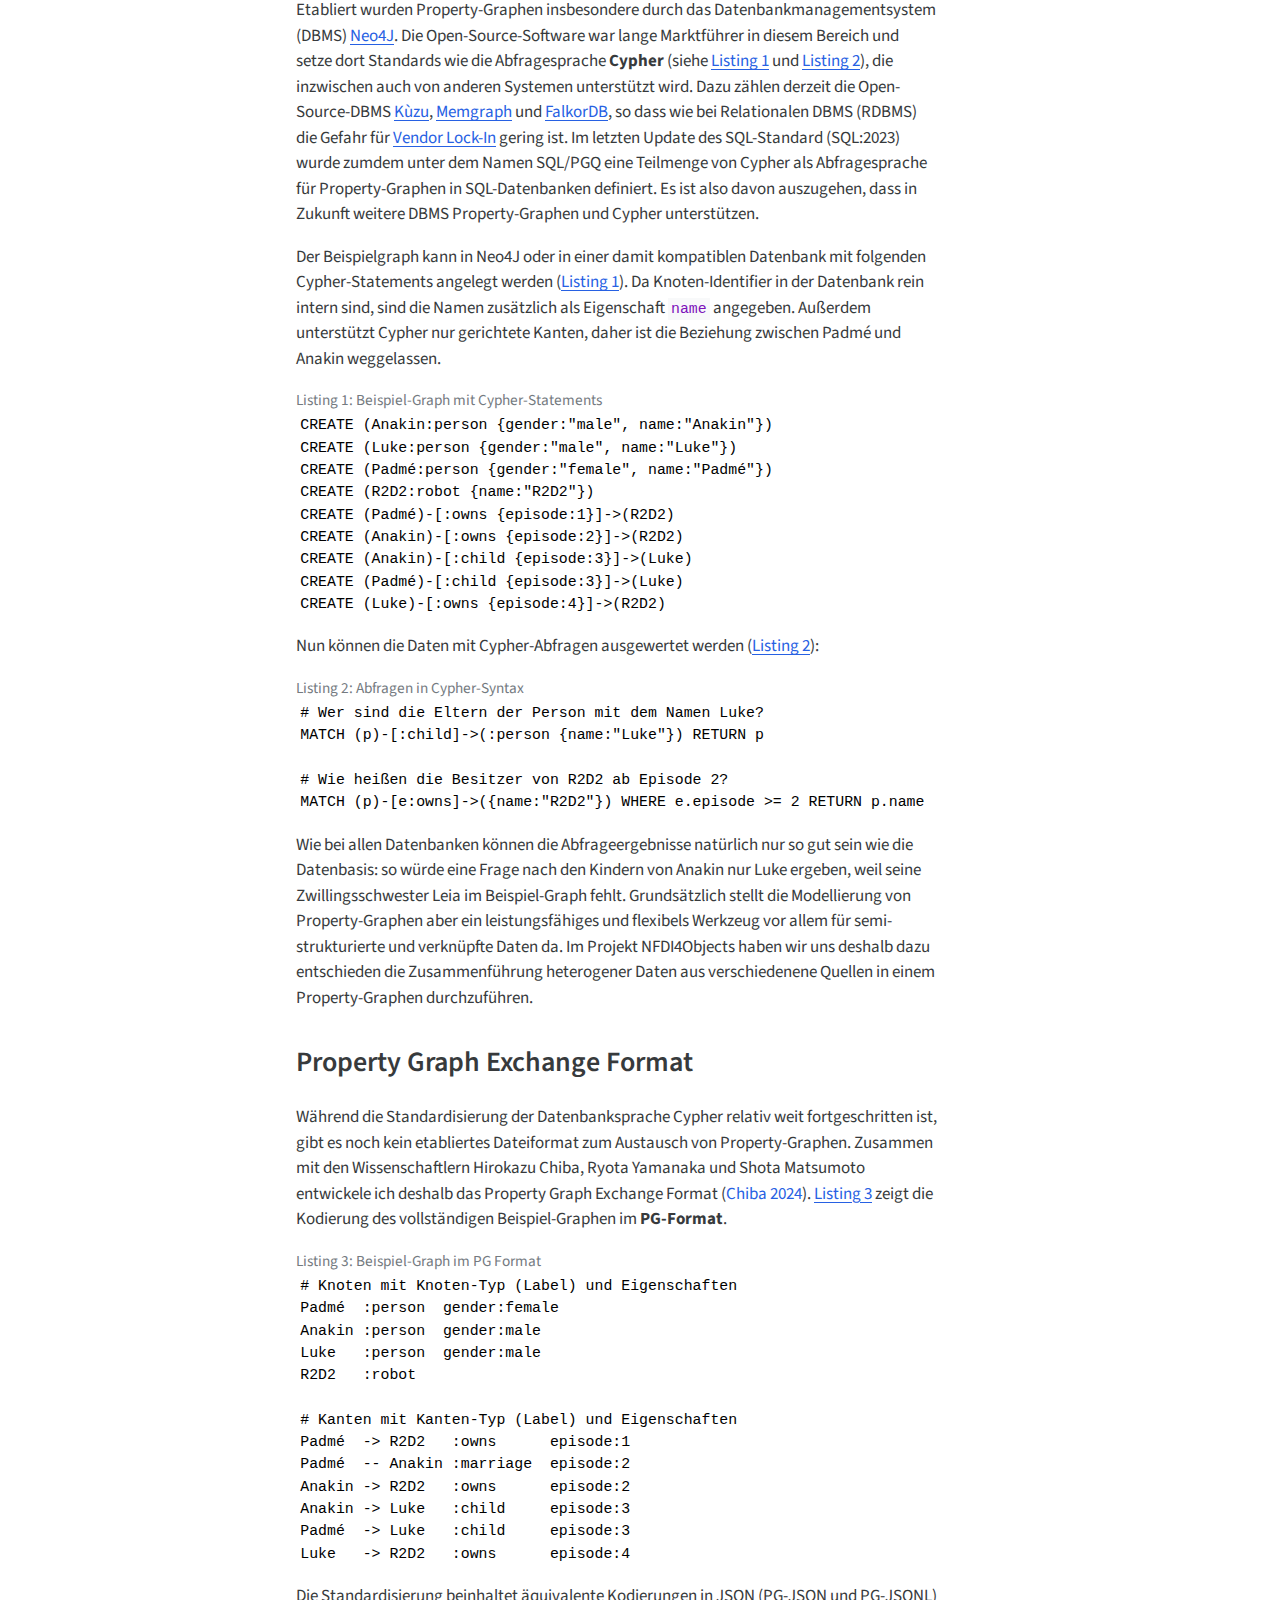
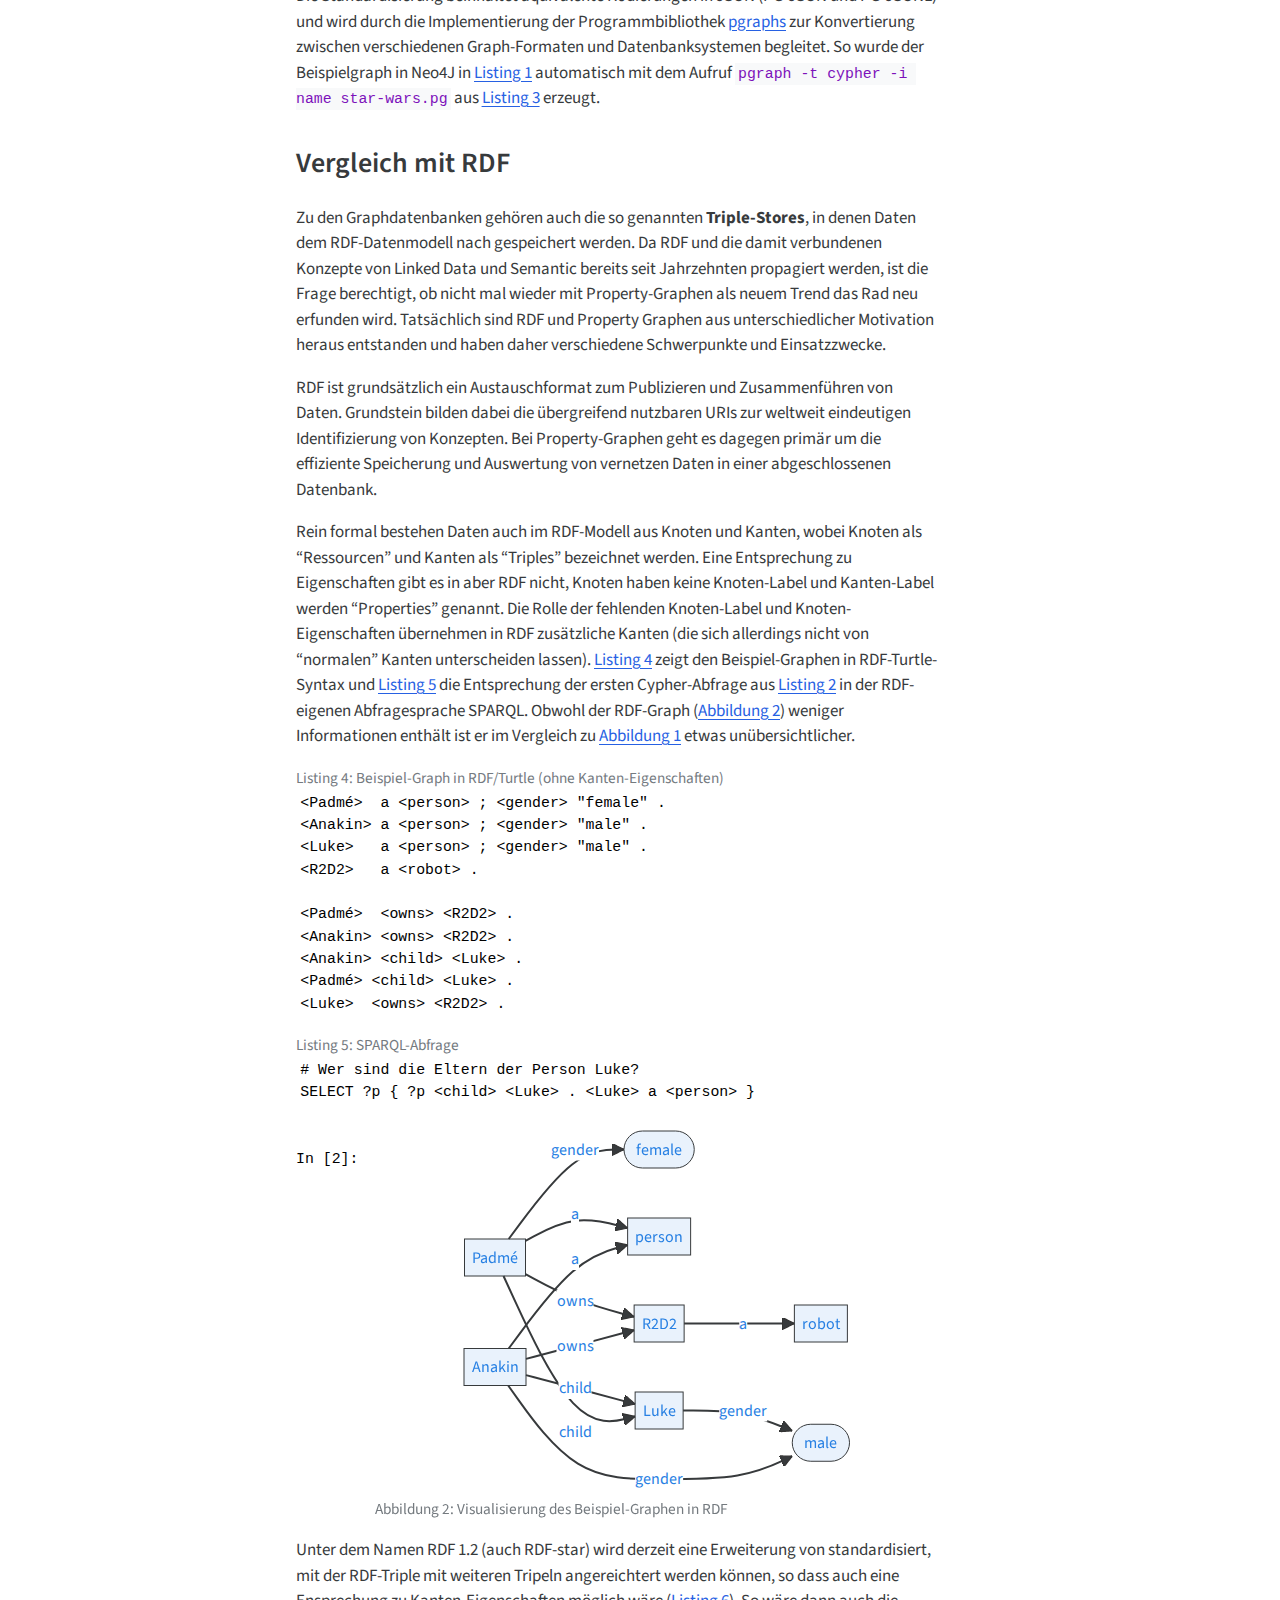
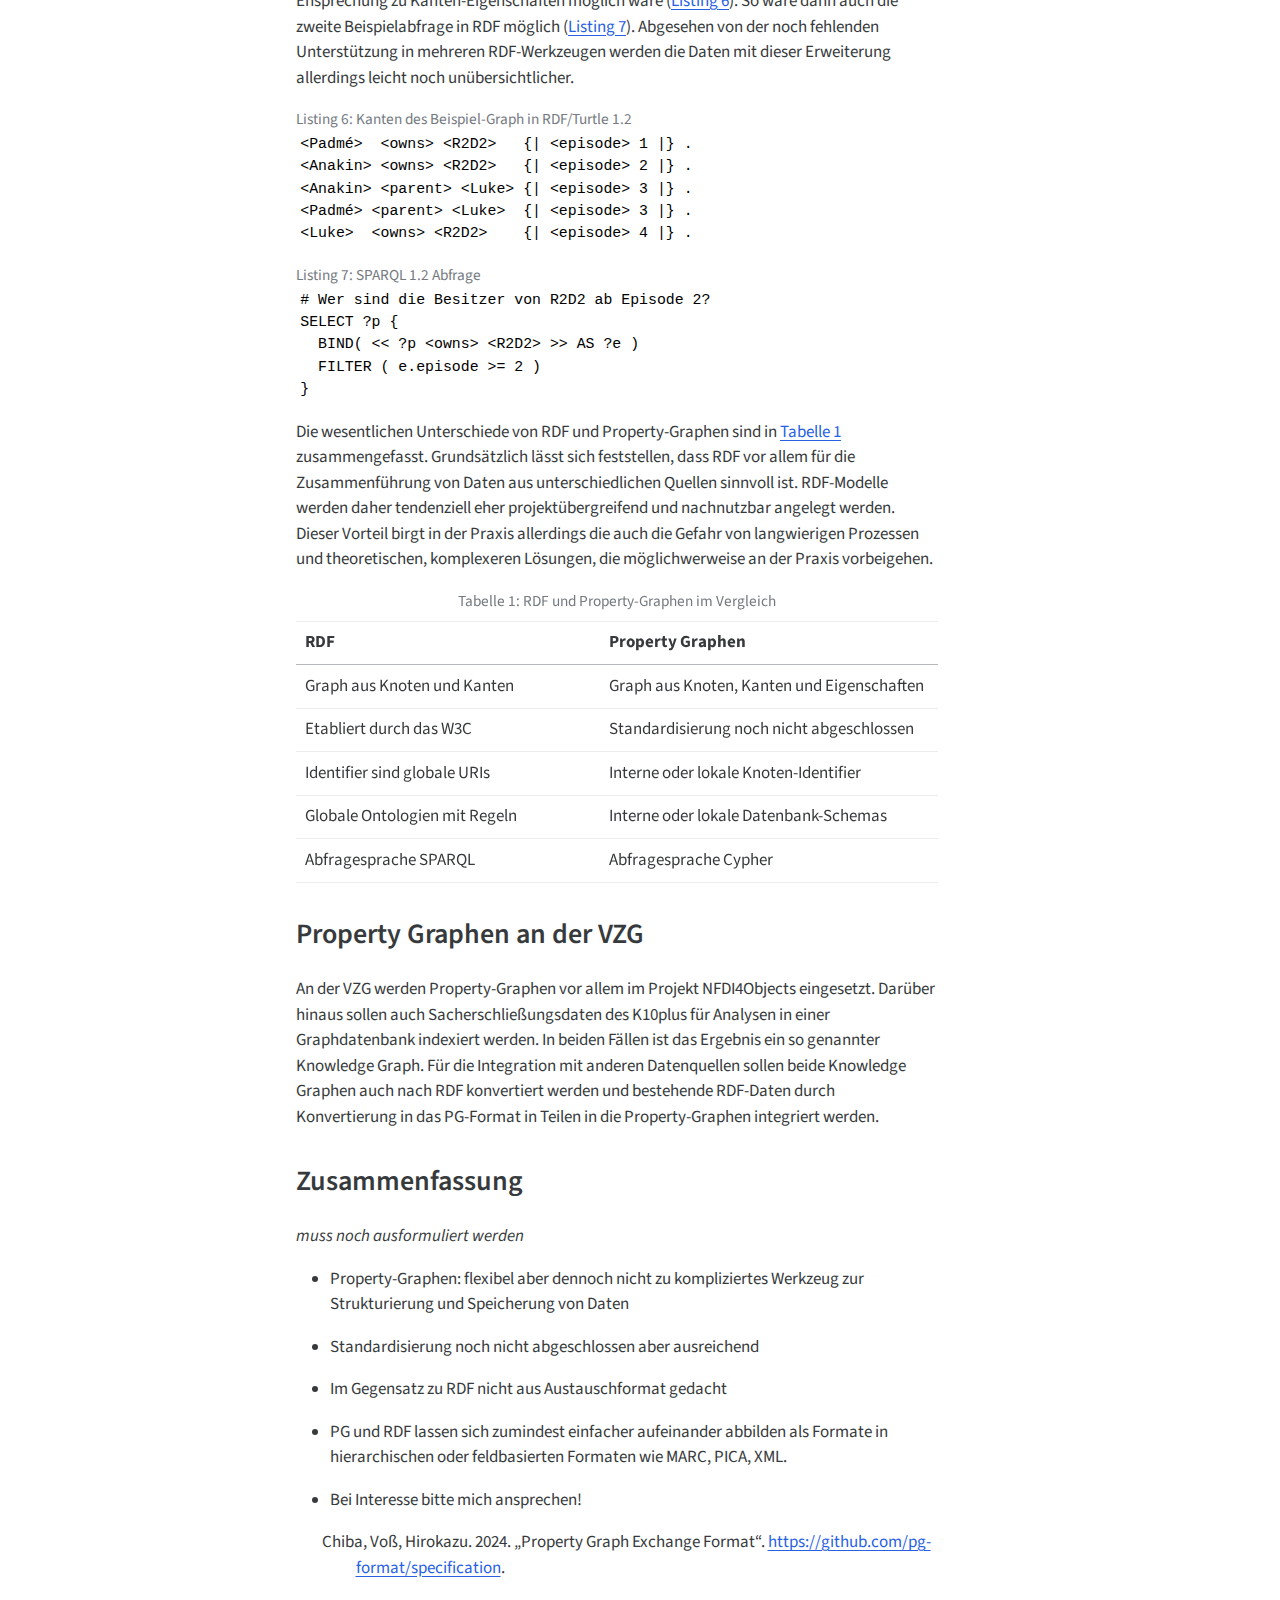
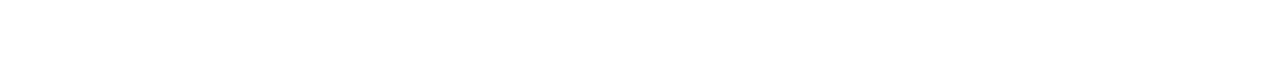
==== commit a84ef3d9: "Almost finished" ====
--- a/docs/index-preview.html
+++ b/docs/index-preview.html
@@ -19,7 +19,27 @@
         margin: 0 0.8em 0.2em -1em; /* quarto-specific, see https://github.com/quarto-dev/quarto-cli/issues/4556 */ 
         vertical-align: middle;
       }
-    </style>
+      /* CSS for citations */
+      div.csl-bib-body { }
+      div.csl-entry {
+        clear: both;
+        margin-bottom: 0em;
+      }
+      .hanging-indent div.csl-entry {
+        margin-left:2em;
+        text-indent:-2em;
+      }
+      div.csl-left-margin {
+        min-width:2em;
+        float:left;
+      }
+      div.csl-right-inline {
+        margin-left:2em;
+        padding-left:1em;
+      }
+      div.csl-indent {
+        margin-left: 2em;
+      }    </style>
 
     <style>
       body.hypothesis-enabled #quarto-embed-header {
@@ -122,13 +142,13 @@
 <script src="site_libs/bootstrap/bootstrap.min.js"></script>
 <link href="site_libs/bootstrap/bootstrap-icons.css" rel="stylesheet">
 <link href="site_libs/bootstrap/bootstrap.min.css" rel="stylesheet" id="quarto-bootstrap" data-mode="light">
-<script src="site_libs/quarto-contrib/glightbox/glightbox.min.js"></script>
-<link href="site_libs/quarto-contrib/glightbox/glightbox.min.css" rel="stylesheet">
-<link href="site_libs/quarto-contrib/glightbox/lightbox.css" rel="stylesheet">
-     
+     <script src="site_libs/quarto-diagram/mermaid.min.js"></script>
+<script src="site_libs/quarto-diagram/mermaid-init.js"></script>
+<link href="site_libs/quarto-diagram/mermaid.css" rel="stylesheet">  
       <meta name="citation_title" content="Property-Graphen: eine kurze Einführung">
 <meta name="citation_author" content="Jakob Voß">
 <meta name="citation_language" content="de">
+<meta name="citation_reference" content="citation_title=Property Graph Exchange Format;,citation_author=Voß Chiba;,citation_publication_date=2024;,citation_cover_date=2024;,citation_year=2024;,citation_fulltext_html_url=https://github.com/pg-format/specification;">
 </head>
 
   <body class="quarto-notebook">
@@ -137,7 +157,7 @@
       <a onclick="window.quartoBackToArticle(); return false;" class="btn btn-primary quarto-back-link" href=""><i class="bi bi-caret-left"></i> Zurück zum Artikel</a>
       <h6><i class="bi bi-journal-code"></i> Article Notebook</h6>
 
-            <a href="./index.md" class="btn btn-primary quarto-download-embed" download="index.md">Notizbuch herunterladen</a>
+            <a href="./index.qmd" class="btn btn-primary quarto-download-embed" download="index.qmd">Quellcode herunterladen</a>
           </div>
 
      <header id="title-block-header" class="quarto-title-block default toc-left page-columns page-full">
@@ -185,7 +205,8 @@
    
   <ul>
   <li><a href="#beispiel" id="toc-beispiel" class="nav-link active" data-scroll-target="#beispiel">Beispiel</a></li>
-  <li><a href="#datenbanken" id="toc-datenbanken" class="nav-link" data-scroll-target="#datenbanken">Datenbanken</a></li>
+  <li><a href="#property-graph-datenbanken" id="toc-property-graph-datenbanken" class="nav-link" data-scroll-target="#property-graph-datenbanken">Property-Graph-Datenbanken</a></li>
+  <li><a href="#property-graph-exchange-format" id="toc-property-graph-exchange-format" class="nav-link" data-scroll-target="#property-graph-exchange-format">Property Graph Exchange Format</a></li>
   <li><a href="#vergleich-mit-rdf" id="toc-vergleich-mit-rdf" class="nav-link" data-scroll-target="#vergleich-mit-rdf">Vergleich mit RDF</a></li>
   <li><a href="#property-graphen-an-der-vzg" id="toc-property-graphen-an-der-vzg" class="nav-link" data-scroll-target="#property-graphen-an-der-vzg">Property Graphen an der VZG</a></li>
   <li><a href="#zusammenfassung" id="toc-zusammenfassung" class="nav-link" data-scroll-target="#zusammenfassung">Zusammenfassung</a></li>
@@ -196,54 +217,50 @@
 </div>
 <main class="content quarto-banner-title-block" id="quarto-document-content">      
 
-       <p>Zu den Tätigkeiten der Stabstelle Forschung und Entwicklung der VZG gehört auch das Ausprobieren und Evaluieren neuer Verfahren und Techniken. So kommt es dass ich mich seit Anfang 2024, angeregt durch einen Anwendungsfall im Projekt NFDI4Objects, verstärkt mit so genannten <strong>Property-Graphen</strong> zur Strukturierung und Verarbeitung von (Meta)daten beschäftige.</p>
-<p>Property-Graphen bilden ein Datenbankmodell, das unter die so genannten NoSQL-Datenbanken und noch spezieller unter die Graphdatenbanken fällt. Hierbei werden Daten nicht wie bei SQL in Form von Tabellen sondern in Form von Graphen aus Knoten gespeichert, die durch Kanten miteinander verbunden sind. Eine Besonderheit von Property-Graphen ist, dass sowohl Knoten als auch Kanten mit Eigenschaften versehen werden können.</p>
+       <p><em>VORLÄUFIGER ARTIKEL-ENTWURF</em></p>
+<p>Zu den Tätigkeiten der Stabstelle Forschung und Entwicklung der VZG gehört auch das Ausprobieren und Evaluieren neuer Verfahren und Techniken. So kommt es dass ich mich seit Anfang 2024, angeregt durch einen Anwendungsfall im Projekt NFDI4Objects, verstärkt mit so genannten <strong>Property-Graphen</strong> zur Strukturierung und Verarbeitung von (Meta)daten beschäftige.</p>
+<p>Property-Graphen (oft auch als Labeled Property Graphen bezeichnet) bilden ein Datenbankmodell, das unter die so genannten NoSQL-Datenbanken und noch spezieller unter die Graphdatenbanken fällt. Hierbei werden Daten nicht wie bei SQL in Form von Tabellen sondern in Form von Graphen aus Knoten gespeichert, die durch Kanten miteinander verbunden sind. Eine Besonderheit von Property-Graphen ist, dass sowohl Knoten als auch Kanten jeweils ein oder mehrere Labels haben und mit Eigenschaften versehen werden können.</p>
 <section id="beispiel" class="level2">
 <h2 class="anchored" data-anchor-id="beispiel">Beispiel</h2>
-<p>Zur Veranschaulichung soll folgende Sammlung einiger Charaktere, Beziehungen und Eigenschaften aus dem Star-Wars-Universum dienen: Padmé, Anakin und Luke sind Personen unterschiedlichen Geschlechts und R2D2 ist ein Roboter. In Episode I gehört R2D2 zu Padmé, die ihn in Episode II Anakin zu ihrer gemeinsamen Hochzeit schenkt, und in Episode IV gelangt der Roboter zu Luke, der in Episode III als Kind von Padmé und Anakin geboren wurde.</p>
-<p>Diese Informationen lassen sich in einem Property-Graphen mit Charakteren als Knoten und ihren Beziehungen als Kanten modellieren. <a href="#lst-pg" class="quarto-xref">Listing&nbsp;1</a> zeigt die Kodierung des Graphen im <strong>PG Format</strong>, das ich derzeit zusammen mit den Wissenschaftler Hirokazu Chiba, Ryota Yamanaka, und Shota Matsumoto als Austauschformat für Property-Graphen entwickle. In dem Beispiel entsprechen die Namen der Charaktere den Node-Identifiern und ihr Typ den Node-Labels . Das Geschlecht und die jeweilige Episode sind als Properties den Knoten und Kanten zugeordnet. Kanten haben ebenfalls ein Label mit der Beziehungsart und sie können gerichtet (<code>-&gt;</code>) oder ungerichtet (<code>--</code>) sein.</p>
-<div id="lst-pg" class="pg listing quarto-float">
-<figure class="quarto-float quarto-float-lst figure">
-<figcaption class="quarto-float-caption-top quarto-float-caption quarto-float-lst" id="lst-pg-caption-0ceaefa1-69ba-4598-a22c-09a6ac19f8ca">
-Listing&nbsp;1: Beispiel-Graph im PG Format
-</figcaption>
-<div aria-describedby="lst-pg-caption-0ceaefa1-69ba-4598-a22c-09a6ac19f8ca">
-<pre id="lst-pg" class="pg"><code># Knoten mit Knoten-Typ (Label) und Properties
-Padmé  :person  gender:female
-Anakin :person  gender:male                 
-Luke   :person  gender:male                 
-R2D2   :robot              
-   
-# Kanten mit Kanten-Typ (Label) und Properties
-Padmé  -&gt; R2D2   :owns      episode:1
-Padmé  -- Anakin :marriage  episode:2
-Anakin -&gt; R2D2   :owns      episode:2    
-Anakin -&gt; Luke   :parent    episode:3
-Padmé  -&gt; Luke   :parent    episode:3 
-Luke   -&gt; R2D2   :owns      episode:4</code></pre>
-</div>
-</figure>
-</div>
-<p>Der Graph kann auf verschiedene Weise gespeichert und visualisiert werden. <a href="#fig-image" class="quarto-xref">Abbildung&nbsp;1</a> zeigt eine mögliche Darstellung ohne Properties. Mit Knoten, Kanten mit Richtungen, Labels und Properties sind schon alle Elemente von Property-Graphen aufgezählt. Je nach konkretem Datenformat und Datenbanksystem können Labels und Properties auch mehrere Werte annehmen und verschiedene Datentypen annehmen.</p>
-<div id="fig-image" class="quarto-figure quarto-figure-center quarto-float anchored" data-fig-cap="Visualisierung des Beispiel-Graphen">
+<p>Zur Veranschaulichung soll folgende Sammlung einiger Charaktere, Beziehungen und Eigenschaften aus dem Star-Wars-Universum dienen: Padmé, Anakin und Luke sind Personen unterschiedlichen Geschlechts und R2D2 ist ein Roboter. In Episode 1 gehört R2D2 zu Padmé, die ihn in Episode 2 Anakin zu ihrer gemeinsamen Hochzeit schenkt, und in Episode 4 gelangt der Roboter zu Luke, der in Episode 3 als Kind von Padmé und Anakin geboren wurde.</p>
+<p>Diese Informationen lassen sich in einem Property-Graphen mit Charakteren als Knoten und ihren Beziehungen als Kanten modellieren. <a href="#fig-image" class="quarto-xref">Abbildung&nbsp;1</a> zeigt eine mögliche Visualisierung dieses Graphen. Darin sind Knoten-Identifier fett hervorgehoben, Labels kursiv und Eigenschaften in Festbreitenschriftart. Bis auf die Beziehung zwischen Padmé und Anakin sind alle Kanten gerichtet.</p>
+<div class="cell-container"><div class="cell-decorator"><pre>In [1]:</pre></div><div class="cell" data-layout-align="default">
+<div class="cell-output-display">
+<div id="fig-image" class="quarto-figure quarto-figure-center quarto-float anchored">
 <figure class="quarto-float quarto-float-fig figure">
 <div aria-describedby="fig-image-caption-0ceaefa1-69ba-4598-a22c-09a6ac19f8ca">
-<a href="star-wars-blitzboard.png" class="lightbox" data-gallery="quarto-lightbox-gallery-1" data-glightbox="description: .lightbox-desc-1"><img src="star-wars-blitzboard.png" id="fig-image" class="img-fluid figure-img" data-fig-cap="Visualisierung des Beispiel-Graphen"></a>
-</div>
-<figcaption class="quarto-float-caption-bottom quarto-float-caption quarto-float-fig quarto-uncaptioned" id="fig-image-caption-0ceaefa1-69ba-4598-a22c-09a6ac19f8ca">
-Abbildung&nbsp;1
-</figcaption>
-</figure>
-</div>
+<div>
+<pre class="mermaid mermaid-js" data-label="fig-image">flowchart LR
+   Padme["&lt;b&gt;Padmé&lt;/b&gt;&lt;br&gt;&lt;i&gt;person&lt;/i&gt;&lt;br&gt;&lt;tt&gt;gender:female&lt;/tt&gt;"]
+   Anakin["&lt;b&gt;Anakin&lt;/b&gt;&lt;br&gt;&lt;i&gt;person&lt;/i&gt;&lt;br&gt;&lt;tt&gt;gender:male&lt;/tt&gt;"]              
+   Luke["&lt;b&gt;Luke&lt;/b&gt;&lt;br&gt;&lt;i&gt;person&lt;/i&gt;&lt;br&gt;&lt;tt&gt;gender:male&lt;/tt&gt;"]
+   R2D2["&lt;b&gt;R2D2&lt;/b&gt;&lt;br&gt;&lt;i&gt;robot&lt;/i&gt;"]
+   Padme -- "&lt;i&gt;owns&lt;/i&gt;&lt;br&gt;&lt;tt&gt;episode:1&lt;/tt&gt;" --&gt; R2D2
+   Padme -- "&lt;i&gt;marriage&lt;i&gt;&lt;br&gt;&lt;tt&gt;episode:2&lt;/tt&gt;" --- Anakin
+   Anakin -- "&lt;i&gt;owns&lt;/i&gt;&lt;br&gt;&lt;tt&gt;episode:2&lt;/tt&gt;" --&gt; R2D2
+   Anakin -- "&lt;i&gt;child&lt;/i&gt;&lt;br&gt;&lt;tt&gt;episode:3&lt;/tt&gt;" --&gt; Luke
+   Padme -- "&lt;i&gt;child&lt;/i&gt;&lt;br&gt;&lt;tt&gt;episode:3&lt;/tt&gt;" --&gt; Luke      
+   Luke -- "&lt;i&gt;owns&lt;/i&gt;&lt;br&gt;&lt;tt&gt;episode:4&lt;/tt&gt;" --&gt; R2D2
+</pre>
+</div>
+</div>
+<figcaption class="quarto-float-caption-bottom quarto-float-caption quarto-float-fig" id="fig-image-caption-0ceaefa1-69ba-4598-a22c-09a6ac19f8ca">
+Abbildung&nbsp;1: Visualisierung des Beispiel-Graphen
+</figcaption>
+</figure>
+</div>
+</div>
+</div></div>
+<p>Mit Knoten, gerichteten und ungerichteten Kanten, Labels und Eigenschaften sind schon alle Elemente von Property-Graphen aufgezählt. Zur Kodierung dieser Graphen gibt es allerdings viele verschiedene Datenormate und Datenbanksysteme, die sich in Details wie den erlaubten Zeichen in Identifiern, der Wiederholbarkeit von Labels und Eigenschaften und in den möglichen Datentypen von Eigenschaftswerten (im Beispiel Zeichenkette für die Eigenschaft <code>gender</code> und Zahl für die Eigenschaft <code>episode</code>) unterscheiden. Im Folgenden werden zwei mögliche Kodierungen für Property-Graphen vorgestellt und anschließend auf Gemeinsamkeiten und Unterschiede zum RDF-Format eingegangen.</p>
 </section>
-<section id="datenbanken" class="level2">
-<h2 class="anchored" data-anchor-id="datenbanken">Datenbanken</h2>
-<p>Etabliert wurden Property-Graphen insbesondere durch das Datenbankmanagementsystem (DBMS) <a href="https://neo4j.com/">Neo4J</a>. Die Open-Source-Software war lange Marktführer in diesem Bereich und setze dort Standards wie die Abfragesprache Cypher (Siehe <a href="#lst-cypher" class="quarto-xref">Listing&nbsp;2</a> und <a href="#lst-match" class="quarto-xref">Listing&nbsp;3</a>), die inzwischen auch von anderen Anbietern unterstützt wird. Dazu zählen derzeit die Open-Source-Systeme <a href="https://kuzudb.com/">Kùzu</a>, <a href="https://memgraph.com/">Memgraph</a> und <a href="https://www.falkordb.com/">FalkorDB</a>, so dass wie bei Relationalen DBMS (RDBMS) die Gefahr für <a href="https://it-in-bibliotheken.de/management.html#vendor-lock-in">Vendor Lock-In</a> gering ist. Im letzten Update des SQL-Standard (SQL:2023) wurde zumdem unter dem Namen SQL/PGQ eine Teilmenge von Cypher als Abfragesprache für Property-Graphen in SQL-Datenbanken definiert, es ist also davon auszugehen, dass in Zukunft einige RDBMS Property-Graphen auch direkt unterstützen.</p>
-<p>Der Beispielgraph kann in Neo4J oder in einer damit kompatiblen Datenbank mit folgenden Cypher-Statements angelegt werden (<a href="#lst-cypher" class="quarto-xref">Listing&nbsp;2</a>). Da Knoten-Identifier in der Datenbank rein intern sind, sind die Namen zusätzlich als Property <code>name</code> angegeben. Außerdem unterstützt Cypher nur gerichtete Kanten, daher ist die Beziehung zwischen Padmé und Anakin weggelassen.</p>
+<section id="property-graph-datenbanken" class="level2">
+<h2 class="anchored" data-anchor-id="property-graph-datenbanken">Property-Graph-Datenbanken</h2>
+<p>Etabliert wurden Property-Graphen insbesondere durch das Datenbankmanagementsystem (DBMS) <a href="https://neo4j.com/">Neo4J</a>. Die Open-Source-Software war lange Marktführer in diesem Bereich und setze dort Standards wie die Abfragesprache <strong>Cypher</strong> (siehe <a href="#lst-cypher" class="quarto-xref">Listing&nbsp;1</a> und <a href="#lst-match" class="quarto-xref">Listing&nbsp;2</a>), die inzwischen auch von anderen Systemen unterstützt wird. Dazu zählen derzeit die Open-Source-DBMS <a href="https://kuzudb.com/">Kùzu</a>, <a href="https://memgraph.com/">Memgraph</a> und <a href="https://www.falkordb.com/">FalkorDB</a>, so dass wie bei Relationalen DBMS (RDBMS) die Gefahr für <a href="https://it-in-bibliotheken.de/management.html#vendor-lock-in">Vendor Lock-In</a> gering ist. Im letzten Update des SQL-Standard (SQL:2023) wurde zumdem unter dem Namen SQL/PGQ eine Teilmenge von Cypher als Abfragesprache für Property-Graphen in SQL-Datenbanken definiert. Es ist also davon auszugehen, dass in Zukunft weitere DBMS Property-Graphen und Cypher unterstützen.</p>
+<p>Der Beispielgraph kann in Neo4J oder in einer damit kompatiblen Datenbank mit folgenden Cypher-Statements angelegt werden (<a href="#lst-cypher" class="quarto-xref">Listing&nbsp;1</a>). Da Knoten-Identifier in der Datenbank rein intern sind, sind die Namen zusätzlich als Eigenschaft <code>name</code> angegeben. Außerdem unterstützt Cypher nur gerichtete Kanten, daher ist die Beziehung zwischen Padmé und Anakin weggelassen.</p>
 <div id="lst-cypher" class="cypher listing quarto-float">
 <figure class="quarto-float quarto-float-lst figure">
 <figcaption class="quarto-float-caption-top quarto-float-caption quarto-float-lst" id="lst-cypher-caption-0ceaefa1-69ba-4598-a22c-09a6ac19f8ca">
-Listing&nbsp;2: Beispiel-Graph als Cypher-Statements
+Listing&nbsp;1: Beispiel-Graph mit Cypher-Statements
 </figcaption>
 <div aria-describedby="lst-cypher-caption-0ceaefa1-69ba-4598-a22c-09a6ac19f8ca">
 <pre id="lst-cypher" class="cypher"><code>CREATE (Anakin:person {gender:"male", name:"Anakin"})
@@ -252,21 +269,21 @@
 CREATE (R2D2:robot {name:"R2D2"})
 CREATE (Padmé)-[:owns {episode:1}]-&gt;(R2D2)
 CREATE (Anakin)-[:owns {episode:2}]-&gt;(R2D2)
-CREATE (Anakin)-[:parent {episode:3}]-&gt;(Luke)
-CREATE (Padmé)-[:parent {episode:3}]-&gt;(Luke)
+CREATE (Anakin)-[:child {episode:3}]-&gt;(Luke)
+CREATE (Padmé)-[:child {episode:3}]-&gt;(Luke)
 CREATE (Luke)-[:owns {episode:4}]-&gt;(R2D2)</code></pre>
 </div>
 </figure>
 </div>
-<p>Nun können die Daten mit Cypher-Abfragen ausgewertet werden (<a href="#lst-match" class="quarto-xref">Listing&nbsp;3</a>):</p>
+<p>Nun können die Daten mit Cypher-Abfragen ausgewertet werden (<a href="#lst-match" class="quarto-xref">Listing&nbsp;2</a>):</p>
 <div id="lst-match" class="cypher listing quarto-float">
 <figure class="quarto-float quarto-float-lst figure">
 <figcaption class="quarto-float-caption-top quarto-float-caption quarto-float-lst" id="lst-match-caption-0ceaefa1-69ba-4598-a22c-09a6ac19f8ca">
-Listing&nbsp;3: Abfragen in Cypher-Syntax
+Listing&nbsp;2: Abfragen in Cypher-Syntax
 </figcaption>
 <div aria-describedby="lst-match-caption-0ceaefa1-69ba-4598-a22c-09a6ac19f8ca">
 <pre id="lst-match" class="cypher"><code># Wer sind die Eltern der Person mit dem Namen Luke?
-MATCH (p)-[:parent]-&gt;(:person {name:"Luke"}) RETURN p
+MATCH (p)-[:child]-&gt;(:person {name:"Luke"}) RETURN p
 
 # Wie heißen die Besitzer von R2D2 ab Episode 2?
 MATCH (p)-[e:owns]-&gt;({name:"R2D2"}) WHERE e.episode &gt;= 2 RETURN p.name</code></pre>
@@ -274,40 +291,190 @@
 </figure>
 </div>
 <p>Wie bei allen Datenbanken können die Abfrageergebnisse natürlich nur so gut sein wie die Datenbasis: so würde eine Frage nach den Kindern von Anakin nur Luke ergeben, weil seine Zwillingsschwester Leia im Beispiel-Graph fehlt. Grundsätzlich stellt die Modellierung von Property-Graphen aber ein leistungsfähiges und flexibels Werkzeug vor allem für semi-strukturierte und verknüpfte Daten da. Im Projekt NFDI4Objects haben wir uns deshalb dazu entschieden die Zusammenführung heterogener Daten aus verschiedenene Quellen in einem Property-Graphen durchzuführen.</p>
+</section>
+<section id="property-graph-exchange-format" class="level2">
+<h2 class="anchored" data-anchor-id="property-graph-exchange-format">Property Graph Exchange Format</h2>
+<p>Während die Standardisierung der Datenbanksprache Cypher relativ weit fortgeschritten ist, gibt es noch kein etabliertes Dateiformat zum Austausch von Property-Graphen. Zusammen mit den Wissenschaftlern Hirokazu Chiba, Ryota Yamanaka und Shota Matsumoto entwickele ich deshalb das Property Graph Exchange Format <span class="citation" data-cites="pgspec">(<a href="#ref-pgspec" role="doc-biblioref">Chiba 2024</a>)</span>. <a href="#lst-pg" class="quarto-xref">Listing&nbsp;3</a> zeigt die Kodierung des vollständigen Beispiel-Graphen im <strong>PG-Format</strong>.</p>
+<div id="lst-pg" class="pg listing quarto-float">
+<figure class="quarto-float quarto-float-lst figure">
+<figcaption class="quarto-float-caption-top quarto-float-caption quarto-float-lst" id="lst-pg-caption-0ceaefa1-69ba-4598-a22c-09a6ac19f8ca">
+Listing&nbsp;3: Beispiel-Graph im PG Format
+</figcaption>
+<div aria-describedby="lst-pg-caption-0ceaefa1-69ba-4598-a22c-09a6ac19f8ca">
+<pre id="lst-pg" class="pg"><code># Knoten mit Knoten-Typ (Label) und Eigenschaften
+Padmé  :person  gender:female
+Anakin :person  gender:male                 
+Luke   :person  gender:male                 
+R2D2   :robot              
+   
+# Kanten mit Kanten-Typ (Label) und Eigenschaften
+Padmé  -&gt; R2D2   :owns      episode:1
+Padmé  -- Anakin :marriage  episode:2
+Anakin -&gt; R2D2   :owns      episode:2    
+Anakin -&gt; Luke   :child     episode:3
+Padmé  -&gt; Luke   :child     episode:3 
+Luke   -&gt; R2D2   :owns      episode:4</code></pre>
+</div>
+</figure>
+</div>
+<p>Die Standardisierung beinhaltet äquivalente Kodierungen in JSON (PG-JSON und PG-JSONL) und wird durch die Implementierung der Programmbibliothek <a href="https://www.npmjs.com/package/pgraphs">pgraphs</a> zur Konvertierung zwischen verschiedenen Graph-Formaten und Datenbanksystemen begleitet. So wurde der Beispielgraph in Neo4J in <a href="#lst-cypher" class="quarto-xref">Listing&nbsp;1</a> automatisch mit dem Aufruf <code>pgraph -t cypher -i name star-wars.pg</code> aus <a href="#lst-pg" class="quarto-xref">Listing&nbsp;3</a> erzeugt.</p>
 </section>
 <section id="vergleich-mit-rdf" class="level2">
 <h2 class="anchored" data-anchor-id="vergleich-mit-rdf">Vergleich mit RDF</h2>
-<p>Zu den Graphdatenbanken gehören neben Property Graphen auch die RDF-Datenbanken, in denen Daten nach dem RDF-Datenmodell gespeichert werden können.</p>
-<ul>
-<li>Triples</li>
-<li>Können integriert werden</li>
-<li>Benötigen Ontologien</li>
-</ul>
-<p>Vor- und Nachteile von Property Graphen im Vergleich zu RDF:</p>
-<ul>
-<li>Flexibler: keine Ontologien notwendig</li>
-<li>Abfragesprache Cypher etwas einfacher als SPARQL</li>
-<li>Nicht so einfach mit externen Daten integriertbar</li>
-</ul>
-<p>Fazit: Beides hat seinen Einsatzzweck.</p>
+<p>Zu den Graphdatenbanken gehören auch die so genannten <strong>Triple-Stores</strong>, in denen Daten dem RDF-Datenmodell nach gespeichert werden. Da RDF und die damit verbundenen Konzepte von Linked Data und Semantic bereits seit Jahrzehnten propagiert werden, ist die Frage berechtigt, ob nicht mal wieder mit Property-Graphen als neuem Trend das Rad neu erfunden wird. Tatsächlich sind RDF und Property Graphen aus unterschiedlicher Motivation heraus entstanden und haben daher verschiedene Schwerpunkte und Einsatzzwecke.</p>
+<p>RDF ist grundsätzlich ein Austauschformat zum Publizieren und Zusammenführen von Daten. Grundstein bilden dabei die übergreifend nutzbaren URIs zur weltweit eindeutigen Identifizierung von Konzepten. Bei Property-Graphen geht es dagegen primär um die effiziente Speicherung und Auswertung von vernetzen Daten in einer abgeschlossenen Datenbank.</p>
+<p>Rein formal bestehen Daten auch im RDF-Modell aus Knoten und Kanten, wobei Knoten als “Ressourcen” und Kanten als “Triples” bezeichnet werden. Eine Entsprechung zu Eigenschaften gibt es in aber RDF nicht, Knoten haben keine Knoten-Label und Kanten-Label werden “Properties” genannt. Die Rolle der fehlenden Knoten-Label und Knoten-Eigenschaften übernehmen in RDF zusätzliche Kanten (die sich allerdings nicht von “normalen” Kanten unterscheiden lassen). <a href="#lst-ttl" class="quarto-xref">Listing&nbsp;4</a> zeigt den Beispiel-Graphen in RDF-Turtle-Syntax und <a href="#lst-sparql" class="quarto-xref">Listing&nbsp;5</a> die Entsprechung der ersten Cypher-Abfrage aus <a href="#lst-match" class="quarto-xref">Listing&nbsp;2</a> in der RDF-eigenen Abfragesprache SPARQL. Obwohl der RDF-Graph (<a href="#fig-rdf-image" class="quarto-xref">Abbildung&nbsp;2</a>) weniger Informationen enthält ist er im Vergleich zu <a href="#fig-image" class="quarto-xref">Abbildung&nbsp;1</a> etwas unübersichtlicher.</p>
+<div id="lst-ttl" class="ttlr listing quarto-float">
+<figure class="quarto-float quarto-float-lst figure">
+<figcaption class="quarto-float-caption-top quarto-float-caption quarto-float-lst" id="lst-ttl-caption-0ceaefa1-69ba-4598-a22c-09a6ac19f8ca">
+Listing&nbsp;4: Beispiel-Graph in RDF/Turtle (ohne Kanten-Eigenschaften)
+</figcaption>
+<div aria-describedby="lst-ttl-caption-0ceaefa1-69ba-4598-a22c-09a6ac19f8ca">
+<pre id="lst-ttl" class="ttlr"><code>&lt;Padmé&gt;  a &lt;person&gt; ; &lt;gender&gt; "female" .
+&lt;Anakin&gt; a &lt;person&gt; ; &lt;gender&gt; "male" .
+&lt;Luke&gt;   a &lt;person&gt; ; &lt;gender&gt; "male" .
+&lt;R2D2&gt;   a &lt;robot&gt; .
+
+&lt;Padmé&gt;  &lt;owns&gt; &lt;R2D2&gt; .
+&lt;Anakin&gt; &lt;owns&gt; &lt;R2D2&gt; .
+&lt;Anakin&gt; &lt;child&gt; &lt;Luke&gt; .
+&lt;Padmé&gt; &lt;child&gt; &lt;Luke&gt; .
+&lt;Luke&gt;  &lt;owns&gt; &lt;R2D2&gt; .</code></pre>
+</div>
+</figure>
+</div>
+<div id="lst-sparql" class="sparql listing quarto-float">
+<figure class="quarto-float quarto-float-lst figure">
+<figcaption class="quarto-float-caption-top quarto-float-caption quarto-float-lst" id="lst-sparql-caption-0ceaefa1-69ba-4598-a22c-09a6ac19f8ca">
+Listing&nbsp;5: SPARQL-Abfrage
+</figcaption>
+<div aria-describedby="lst-sparql-caption-0ceaefa1-69ba-4598-a22c-09a6ac19f8ca">
+<pre id="lst-sparql" class="sparql"><code># Wer sind die Eltern der Person Luke?
+SELECT ?p { ?p &lt;child&gt; &lt;Luke&gt; . &lt;Luke&gt; a &lt;person&gt; }</code></pre>
+</div>
+</figure>
+</div>
+<div class="cell-container"><div class="cell-decorator"><pre>In [2]:</pre></div><div class="cell" data-layout-align="default">
+<div class="cell-output-display">
+<div id="fig-rdf-image" class="quarto-figure quarto-figure-center quarto-float anchored">
+<figure class="quarto-float quarto-float-fig figure">
+<div aria-describedby="fig-rdf-image-caption-0ceaefa1-69ba-4598-a22c-09a6ac19f8ca">
+<div>
+<pre class="mermaid mermaid-js" data-label="fig-rdf-image">flowchart LR
+   male([male])
+   female([female])
+   Padmé -- a --&gt; person
+   Anakin -- a --&gt; person
+   R2D2 -- a --&gt; robot 
+   Padmé -- owns --&gt; R2D2
+   Anakin -- owns --&gt; R2D2
+   Anakin -- child --&gt; Luke
+   Padmé -- child --&gt; Luke
+   Padmé -- gender --&gt; female
+   Luke -- gender --&gt; male
+   Anakin -- gender --&gt; male
+</pre>
+</div>
+</div>
+<figcaption class="quarto-float-caption-bottom quarto-float-caption quarto-float-fig" id="fig-rdf-image-caption-0ceaefa1-69ba-4598-a22c-09a6ac19f8ca">
+Abbildung&nbsp;2: Visualisierung des Beispiel-Graphen in RDF
+</figcaption>
+</figure>
+</div>
+</div>
+</div></div>
+<p>Unter dem Namen RDF 1.2 (auch RDF-star) wird derzeit eine Erweiterung von standardisiert, mit der RDF-Triple mit weiteren Tripeln angereichtert werden können, so dass auch eine Ensprechung zu Kanten-Eigenschaften möglich wäre (<a href="#lst-ttl2" class="quarto-xref">Listing&nbsp;6</a>). So wäre dann auch die zweite Beispielabfrage in RDF möglich (<a href="#lst-sparql2" class="quarto-xref">Listing&nbsp;7</a>). Abgesehen von der noch fehlenden Unterstützung in mehreren RDF-Werkzeugen werden die Daten mit dieser Erweiterung allerdings leicht noch unübersichtlicher.</p>
+<div id="lst-ttl2" class="ttlr listing quarto-float">
+<figure class="quarto-float quarto-float-lst figure">
+<figcaption class="quarto-float-caption-top quarto-float-caption quarto-float-lst" id="lst-ttl2-caption-0ceaefa1-69ba-4598-a22c-09a6ac19f8ca">
+Listing&nbsp;6: Kanten des Beispiel-Graph in RDF/Turtle 1.2
+</figcaption>
+<div aria-describedby="lst-ttl2-caption-0ceaefa1-69ba-4598-a22c-09a6ac19f8ca">
+<pre id="lst-ttl2" class="ttlr"><code>&lt;Padmé&gt;  &lt;owns&gt; &lt;R2D2&gt;   {| &lt;episode&gt; 1 |} .
+&lt;Anakin&gt; &lt;owns&gt; &lt;R2D2&gt;   {| &lt;episode&gt; 2 |} .   
+&lt;Anakin&gt; &lt;parent&gt; &lt;Luke&gt; {| &lt;episode&gt; 3 |} .
+&lt;Padmé&gt; &lt;parent&gt; &lt;Luke&gt;  {| &lt;episode&gt; 3 |} .
+&lt;Luke&gt;  &lt;owns&gt; &lt;R2D2&gt;    {| &lt;episode&gt; 4 |} .</code></pre>
+</div>
+</figure>
+</div>
+<div id="lst-sparql2" class="sparql listing quarto-float">
+<figure class="quarto-float quarto-float-lst figure">
+<figcaption class="quarto-float-caption-top quarto-float-caption quarto-float-lst" id="lst-sparql2-caption-0ceaefa1-69ba-4598-a22c-09a6ac19f8ca">
+Listing&nbsp;7: SPARQL 1.2 Abfrage
+</figcaption>
+<div aria-describedby="lst-sparql2-caption-0ceaefa1-69ba-4598-a22c-09a6ac19f8ca">
+<pre id="lst-sparql2" class="sparql"><code># Wer sind die Besitzer von R2D2 ab Episode 2?
+SELECT ?p {  
+  BIND( &lt;&lt; ?p &lt;owns&gt; &lt;R2D2&gt; &gt;&gt; AS ?e )
+  FILTER ( e.episode &gt;= 2 )
+}</code></pre>
+</div>
+</figure>
+</div>
+<p>Die wesentlichen Unterschiede von RDF und Property-Graphen sind in <a href="#tbl-rdf-pg" class="quarto-xref">Tabelle&nbsp;1</a> zusammengefasst. Grundsätzlich lässt sich feststellen, dass RDF vor allem für die Zusammenführung von Daten aus unterschiedlichen Quellen sinnvoll ist. RDF-Modelle werden daher tendenziell eher projektübergreifend und nachnutzbar angelegt werden. Dieser Vorteil birgt in der Praxis allerdings die auch die Gefahr von langwierigen Prozessen und theoretischen, komplexeren Lösungen, die möglichwerweise an der Praxis vorbeigehen.</p>
+<div id="tbl-rdf-pg" class="quarto-float anchored">
+<figure class="quarto-float quarto-float-tbl figure">
+<figcaption class="quarto-float-caption-top quarto-float-caption quarto-float-tbl" id="tbl-rdf-pg-caption-0ceaefa1-69ba-4598-a22c-09a6ac19f8ca">
+Tabelle&nbsp;1: RDF und Property-Graphen im Vergleich
+</figcaption>
+<div aria-describedby="tbl-rdf-pg-caption-0ceaefa1-69ba-4598-a22c-09a6ac19f8ca">
+<table class="table">
+<colgroup>
+<col style="width: 47%">
+<col style="width: 52%">
+</colgroup>
+<thead>
+<tr class="header">
+<th>RDF</th>
+<th>Property Graphen</th>
+</tr>
+</thead>
+<tbody>
+<tr class="odd">
+<td>Graph aus Knoten und Kanten</td>
+<td>Graph aus Knoten, Kanten und Eigenschaften</td>
+</tr>
+<tr class="even">
+<td>Etabliert durch das W3C</td>
+<td>Standardisierung noch nicht abgeschlossen</td>
+</tr>
+<tr class="odd">
+<td>Identifier sind globale URIs</td>
+<td>Interne oder lokale Knoten-Identifier</td>
+</tr>
+<tr class="even">
+<td>Globale Ontologien mit Regeln</td>
+<td>Interne oder lokale Datenbank-Schemas</td>
+</tr>
+<tr class="odd">
+<td>Abfragesprache SPARQL</td>
+<td>Abfragesprache Cypher</td>
+</tr>
+</tbody>
+</table>
+</div>
+</figure>
+</div>
 </section>
 <section id="property-graphen-an-der-vzg" class="level2">
 <h2 class="anchored" data-anchor-id="property-graphen-an-der-vzg">Property Graphen an der VZG</h2>
-<ul>
-<li>NFDI4Objects</li>
-<li>PG format</li>
-<li>pgraphs: Werkzeug zur Konvertierun</li>
-</ul>
+<p>An der VZG werden Property-Graphen vor allem im Projekt NFDI4Objects eingesetzt. Darüber hinaus sollen auch Sacherschließungsdaten des K10plus für Analysen in einer Graphdatenbank indexiert werden. In beiden Fällen ist das Ergebnis ein so genannter Knowledge Graph. Für die Integration mit anderen Datenquellen sollen beide Knowledge Graphen auch nach RDF konvertiert werden und bestehende RDF-Daten durch Konvertierung in das PG-Format in Teilen in die Property-Graphen integriert werden.</p>
 </section>
 <section id="zusammenfassung" class="level2">
 <h2 class="anchored" data-anchor-id="zusammenfassung">Zusammenfassung</h2>
+<p><em>muss noch ausformuliert werden</em></p>
 <ul>
-<li>Flexibler als RDF</li>
-<li>Standardisierung in SQL. Bisher Oracle</li>
-<li>Abfragesprache Cypher</li>
+<li><p>Property-Graphen: flexibel aber dennoch nicht zu kompliziertes Werkzeug zur Strukturierung und Speicherung von Daten</p></li>
+<li><p>Standardisierung noch nicht abgeschlossen aber ausreichend</p></li>
+<li><p>Im Gegensatz zu RDF nicht aus Austauschformat gedacht</p></li>
+<li><p>PG und RDF lassen sich zumindest einfacher aufeinander abbilden als Formate in hierarchischen oder feldbasierten Formaten wie MARC, PICA, XML.</p></li>
+<li><p>Bei Interesse bitte mich ansprechen!</p></li>
 </ul>
-<div class="hidden" aria-hidden="true">
-<span class="glightbox-desc lightbox-desc-1">Abbildung&nbsp;1: </span>
+<div id="refs" class="references csl-bib-body hanging-indent" data-entry-spacing="0" role="list">
+<div id="ref-pgspec" class="csl-entry" role="listitem">
+Chiba, Voß, Hirokazu. 2024. <span>„Property Graph Exchange Format“</span>. <a href="https://github.com/pg-format/specification">https://github.com/pg-format/specification</a>.
+</div>
 </div>
 </section>
      </main>
@@ -719,30 +886,6 @@
     }
   }
 });
-</script>  </div> <!-- /content -->  <script>var lightboxQuarto = GLightbox({"closeEffect":"zoom","openEffect":"zoom","selector":".lightbox","descPosition":"bottom","loop":false});
-window.onload = () => {
-  lightboxQuarto.on('slide_before_load', (data) => {
-    const { slideIndex, slideNode, slideConfig, player, trigger } = data;
-    const href = trigger.getAttribute('href');
-    if (href !== null) {
-      const imgEl = window.document.querySelector(`a[href="${href}"] img`);
-      if (imgEl !== null) {
-        const srcAttr = imgEl.getAttribute("src");
-        if (srcAttr && srcAttr.startsWith("data:")) {
-          slideConfig.href = srcAttr;
-        }
-      }
-    } 
-  });
-
-  lightboxQuarto.on('slide_after_load', (data) => {
-    const { slideIndex, slideNode, slideConfig, player, trigger } = data;
-    if (window.Quarto?.typesetMath) {
-      window.Quarto.typesetMath(slideNode);
-    }
-  });
-
-};
-          </script> 
+</script>  </div> <!-- /content --> 
   
 </body></html>--- a/docs/site_libs/quarto-diagram/mermaid.css
+++ b/docs/site_libs/quarto-diagram/mermaid.css
@@ -0,0 +1,13 @@
+.mermaidTooltip {
+  position: absolute;
+  text-align: center;
+  max-width: 200px;
+  padding: 2px;
+  font-family: "trebuchet ms", verdana, arial;
+  font-size: 12px;
+  background: #ffffde;
+  border: 1px solid #aaaa33;
+  border-radius: 2px;
+  pointer-events: none;
+  z-index: 1000;
+}
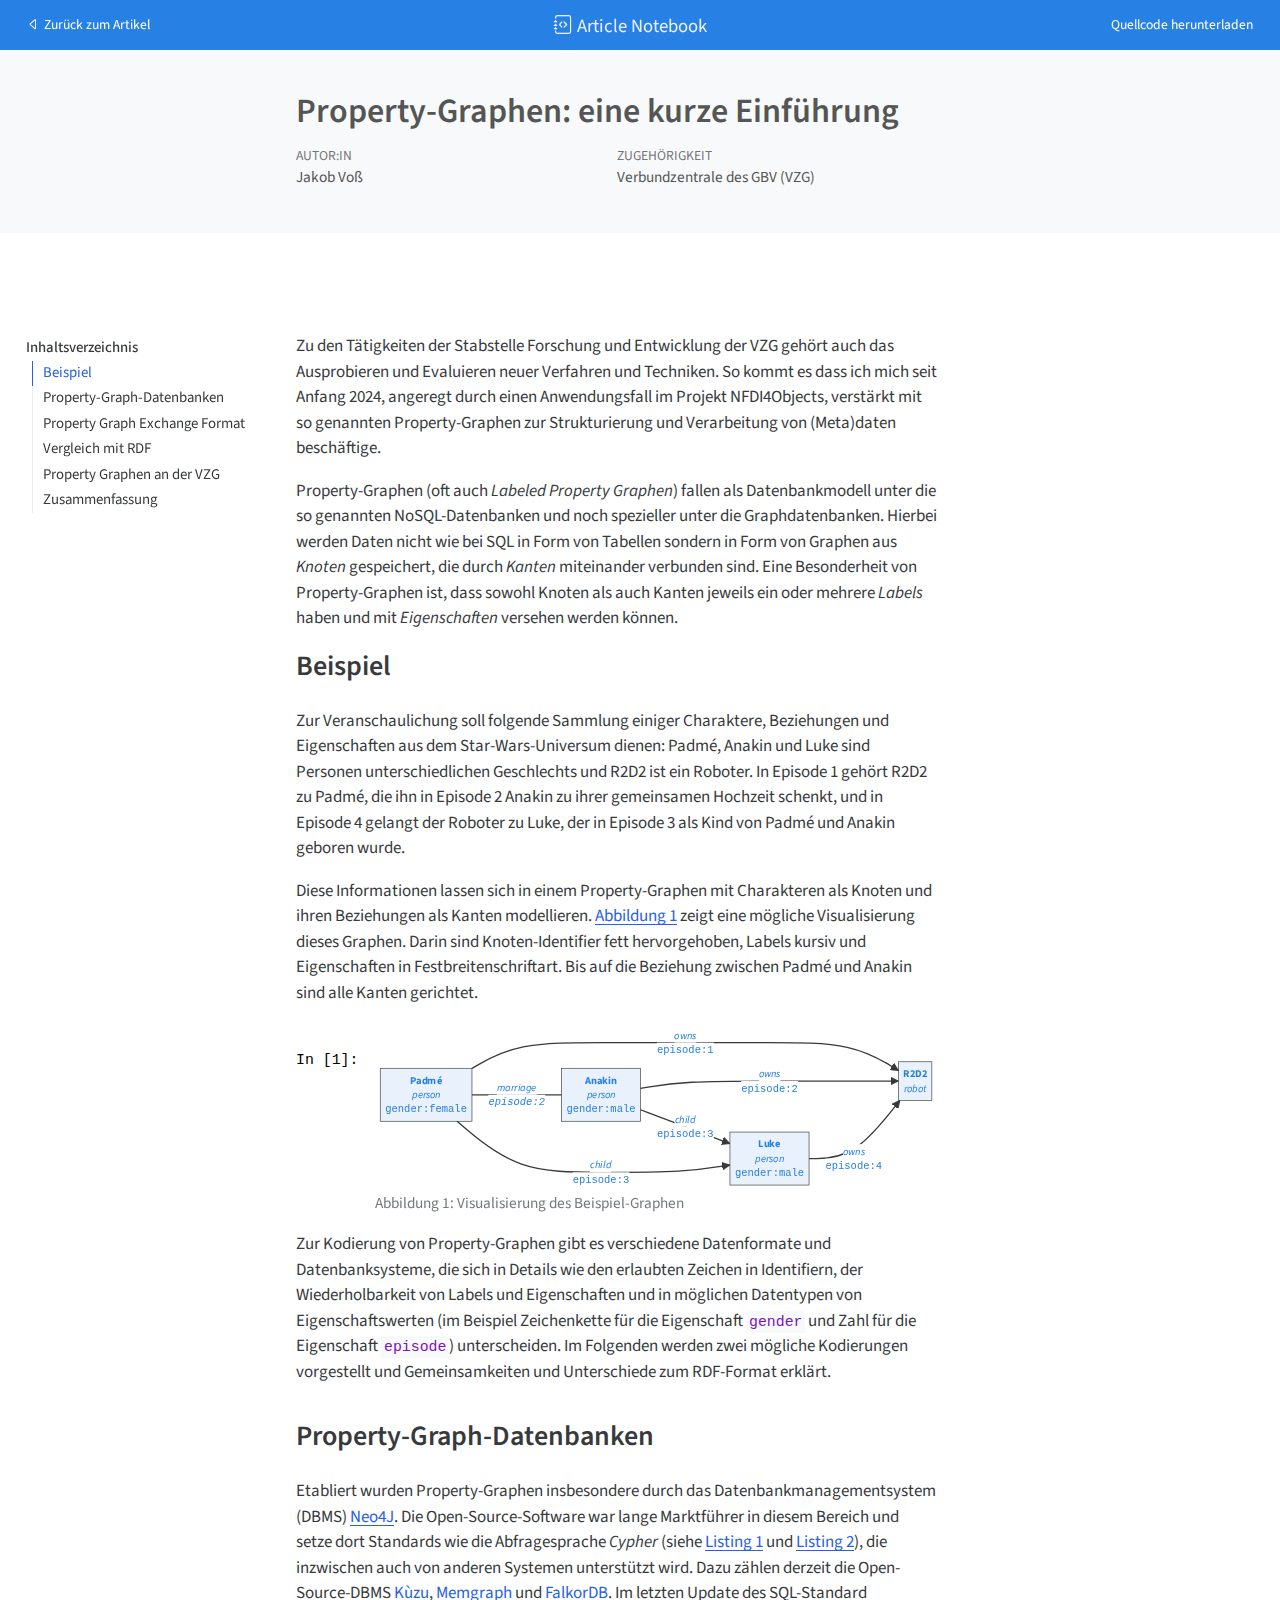
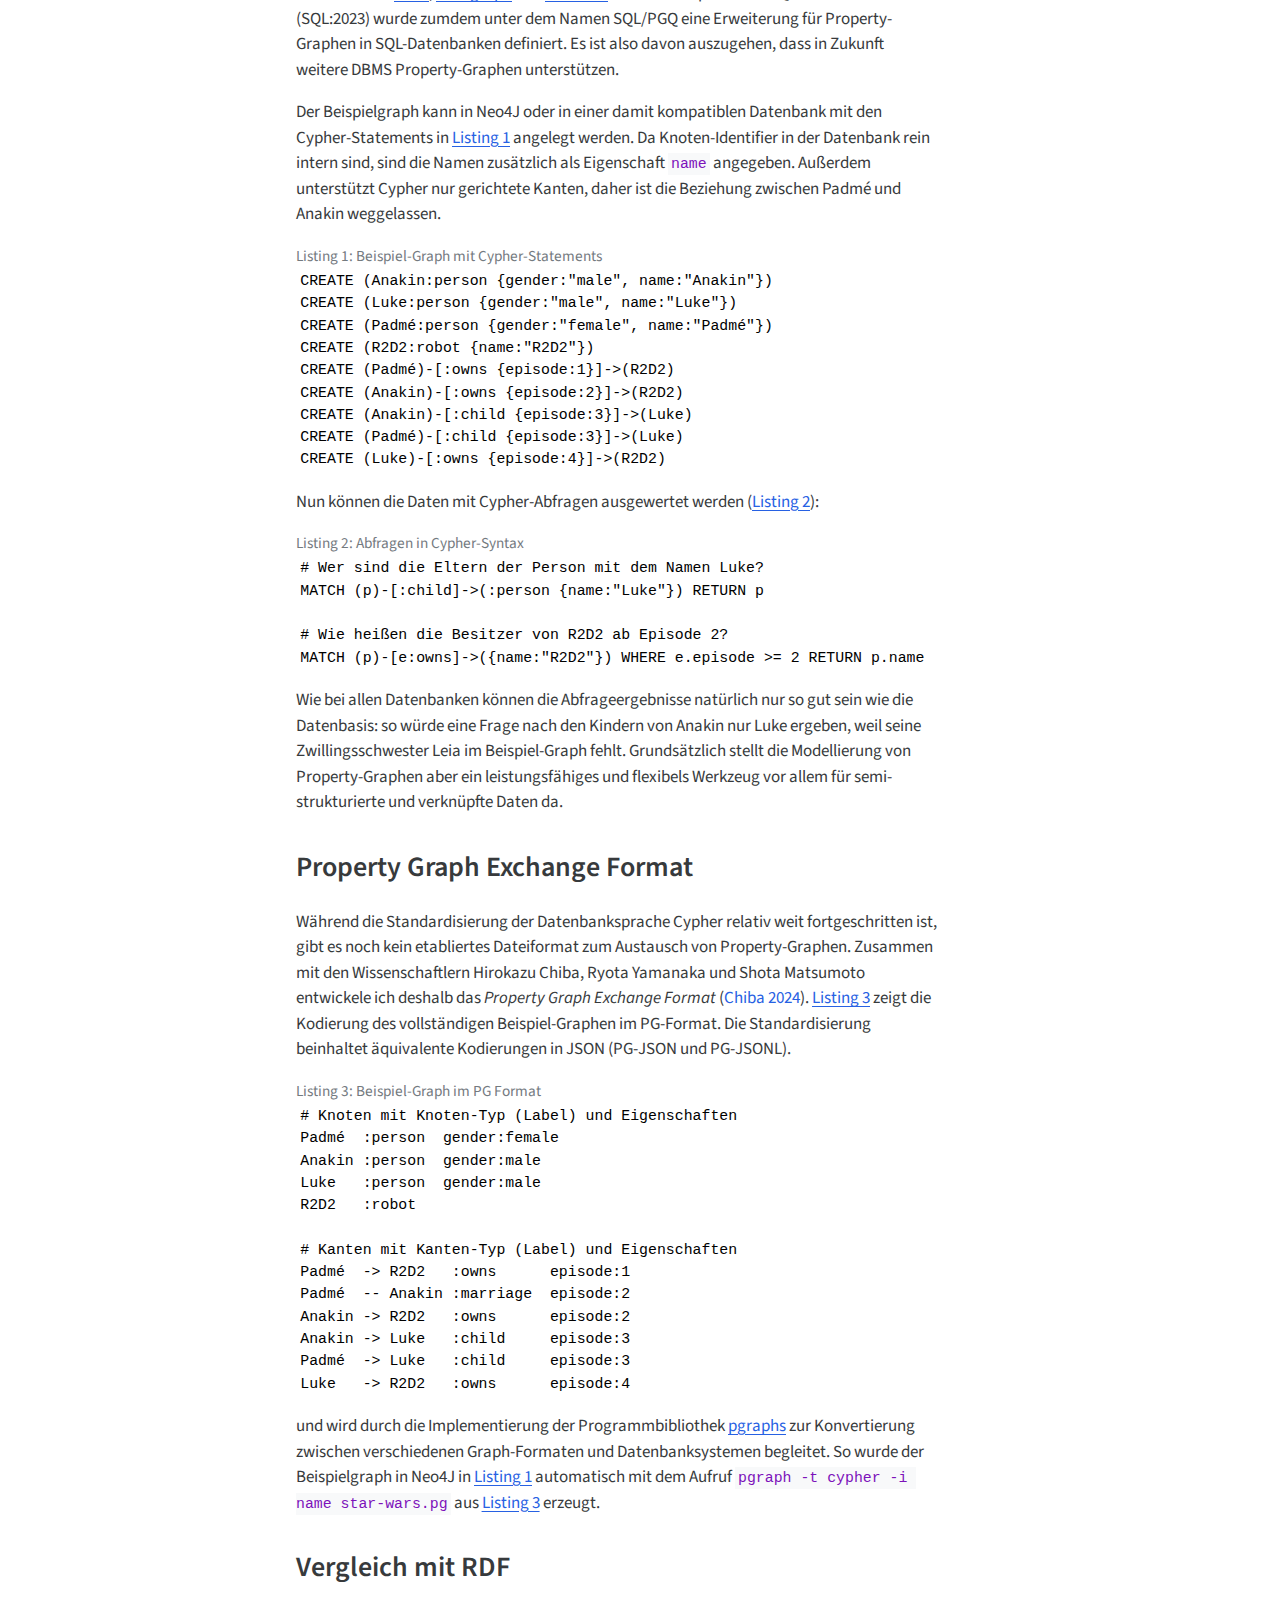
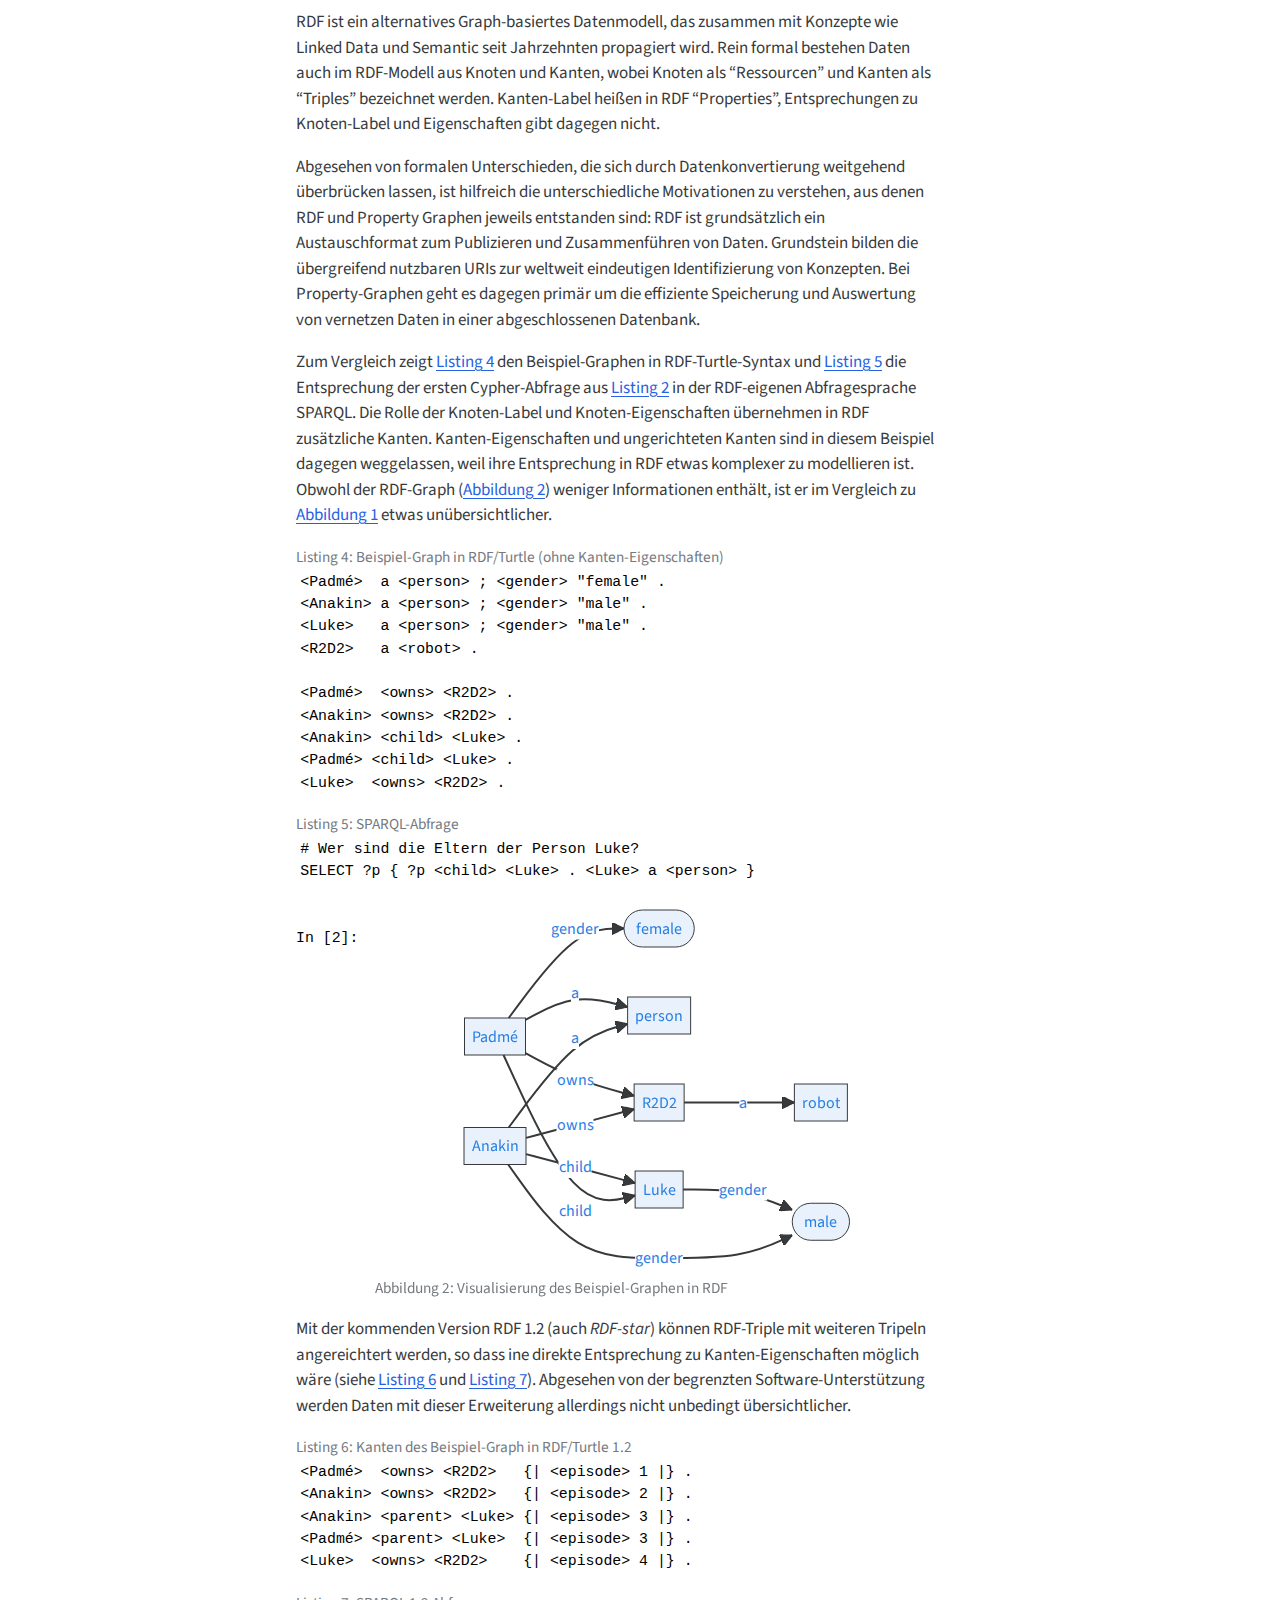
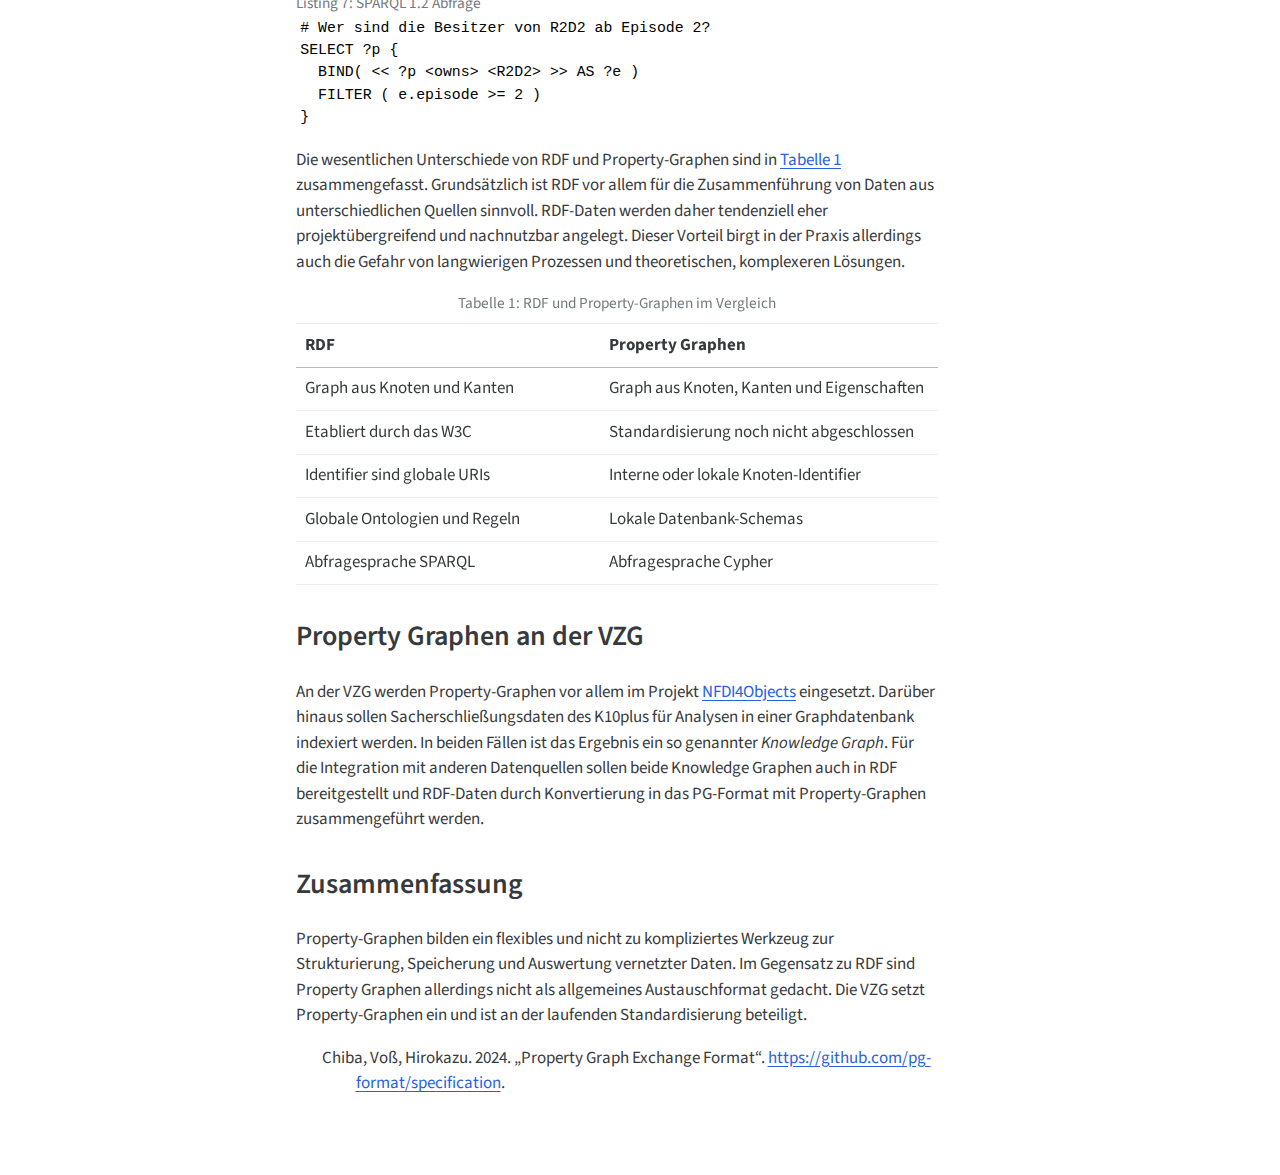
==== commit a5232ff8: "First complete draft" ====
--- a/docs/index-preview.html
+++ b/docs/index-preview.html
@@ -217,9 +217,8 @@
 </div>
 <main class="content quarto-banner-title-block" id="quarto-document-content">      
 
-       <p><em>VORLÄUFIGER ARTIKEL-ENTWURF</em></p>
-<p>Zu den Tätigkeiten der Stabstelle Forschung und Entwicklung der VZG gehört auch das Ausprobieren und Evaluieren neuer Verfahren und Techniken. So kommt es dass ich mich seit Anfang 2024, angeregt durch einen Anwendungsfall im Projekt NFDI4Objects, verstärkt mit so genannten <strong>Property-Graphen</strong> zur Strukturierung und Verarbeitung von (Meta)daten beschäftige.</p>
-<p>Property-Graphen (oft auch als Labeled Property Graphen bezeichnet) bilden ein Datenbankmodell, das unter die so genannten NoSQL-Datenbanken und noch spezieller unter die Graphdatenbanken fällt. Hierbei werden Daten nicht wie bei SQL in Form von Tabellen sondern in Form von Graphen aus Knoten gespeichert, die durch Kanten miteinander verbunden sind. Eine Besonderheit von Property-Graphen ist, dass sowohl Knoten als auch Kanten jeweils ein oder mehrere Labels haben und mit Eigenschaften versehen werden können.</p>
+       <p>Zu den Tätigkeiten der Stabstelle Forschung und Entwicklung der VZG gehört auch das Ausprobieren und Evaluieren neuer Verfahren und Techniken. So kommt es dass ich mich seit Anfang 2024, angeregt durch einen Anwendungsfall im Projekt NFDI4Objects, verstärkt mit so genannten Property-Graphen zur Strukturierung und Verarbeitung von (Meta)daten beschäftige.</p>
+<p>Property-Graphen (oft auch <em>Labeled Property Graphen</em>) fallen als Datenbankmodell unter die so genannten NoSQL-Datenbanken und noch spezieller unter die Graphdatenbanken. Hierbei werden Daten nicht wie bei SQL in Form von Tabellen sondern in Form von Graphen aus <em>Knoten</em> gespeichert, die durch <em>Kanten</em> miteinander verbunden sind. Eine Besonderheit von Property-Graphen ist, dass sowohl Knoten als auch Kanten jeweils ein oder mehrere <em>Labels</em> haben und mit <em>Eigenschaften</em> versehen werden können.</p>
 <section id="beispiel" class="level2">
 <h2 class="anchored" data-anchor-id="beispiel">Beispiel</h2>
 <p>Zur Veranschaulichung soll folgende Sammlung einiger Charaktere, Beziehungen und Eigenschaften aus dem Star-Wars-Universum dienen: Padmé, Anakin und Luke sind Personen unterschiedlichen Geschlechts und R2D2 ist ein Roboter. In Episode 1 gehört R2D2 zu Padmé, die ihn in Episode 2 Anakin zu ihrer gemeinsamen Hochzeit schenkt, und in Episode 4 gelangt der Roboter zu Luke, der in Episode 3 als Kind von Padmé und Anakin geboren wurde.</p>
@@ -251,12 +250,12 @@
 </div>
 </div>
 </div></div>
-<p>Mit Knoten, gerichteten und ungerichteten Kanten, Labels und Eigenschaften sind schon alle Elemente von Property-Graphen aufgezählt. Zur Kodierung dieser Graphen gibt es allerdings viele verschiedene Datenormate und Datenbanksysteme, die sich in Details wie den erlaubten Zeichen in Identifiern, der Wiederholbarkeit von Labels und Eigenschaften und in den möglichen Datentypen von Eigenschaftswerten (im Beispiel Zeichenkette für die Eigenschaft <code>gender</code> und Zahl für die Eigenschaft <code>episode</code>) unterscheiden. Im Folgenden werden zwei mögliche Kodierungen für Property-Graphen vorgestellt und anschließend auf Gemeinsamkeiten und Unterschiede zum RDF-Format eingegangen.</p>
+<p>Zur Kodierung von Property-Graphen gibt es verschiedene Datenformate und Datenbanksysteme, die sich in Details wie den erlaubten Zeichen in Identifiern, der Wiederholbarkeit von Labels und Eigenschaften und in möglichen Datentypen von Eigenschaftswerten (im Beispiel Zeichenkette für die Eigenschaft <code>gender</code> und Zahl für die Eigenschaft <code>episode</code>) unterscheiden. Im Folgenden werden zwei mögliche Kodierungen vorgestellt und Gemeinsamkeiten und Unterschiede zum RDF-Format erklärt.</p>
 </section>
 <section id="property-graph-datenbanken" class="level2">
 <h2 class="anchored" data-anchor-id="property-graph-datenbanken">Property-Graph-Datenbanken</h2>
-<p>Etabliert wurden Property-Graphen insbesondere durch das Datenbankmanagementsystem (DBMS) <a href="https://neo4j.com/">Neo4J</a>. Die Open-Source-Software war lange Marktführer in diesem Bereich und setze dort Standards wie die Abfragesprache <strong>Cypher</strong> (siehe <a href="#lst-cypher" class="quarto-xref">Listing&nbsp;1</a> und <a href="#lst-match" class="quarto-xref">Listing&nbsp;2</a>), die inzwischen auch von anderen Systemen unterstützt wird. Dazu zählen derzeit die Open-Source-DBMS <a href="https://kuzudb.com/">Kùzu</a>, <a href="https://memgraph.com/">Memgraph</a> und <a href="https://www.falkordb.com/">FalkorDB</a>, so dass wie bei Relationalen DBMS (RDBMS) die Gefahr für <a href="https://it-in-bibliotheken.de/management.html#vendor-lock-in">Vendor Lock-In</a> gering ist. Im letzten Update des SQL-Standard (SQL:2023) wurde zumdem unter dem Namen SQL/PGQ eine Teilmenge von Cypher als Abfragesprache für Property-Graphen in SQL-Datenbanken definiert. Es ist also davon auszugehen, dass in Zukunft weitere DBMS Property-Graphen und Cypher unterstützen.</p>
-<p>Der Beispielgraph kann in Neo4J oder in einer damit kompatiblen Datenbank mit folgenden Cypher-Statements angelegt werden (<a href="#lst-cypher" class="quarto-xref">Listing&nbsp;1</a>). Da Knoten-Identifier in der Datenbank rein intern sind, sind die Namen zusätzlich als Eigenschaft <code>name</code> angegeben. Außerdem unterstützt Cypher nur gerichtete Kanten, daher ist die Beziehung zwischen Padmé und Anakin weggelassen.</p>
+<p>Etabliert wurden Property-Graphen insbesondere durch das Datenbankmanagementsystem (DBMS) <a href="https://neo4j.com/">Neo4J</a>. Die Open-Source-Software war lange Marktführer in diesem Bereich und setze dort Standards wie die Abfragesprache <em>Cypher</em> (siehe <a href="#lst-cypher" class="quarto-xref">Listing&nbsp;1</a> und <a href="#lst-match" class="quarto-xref">Listing&nbsp;2</a>), die inzwischen auch von anderen Systemen unterstützt wird. Dazu zählen derzeit die Open-Source-DBMS <a href="https://kuzudb.com/">Kùzu</a>, <a href="https://memgraph.com/">Memgraph</a> und <a href="https://www.falkordb.com/">FalkorDB</a>. Im letzten Update des SQL-Standard (SQL:2023) wurde zumdem unter dem Namen SQL/PGQ eine Erweiterung für Property-Graphen in SQL-Datenbanken definiert. Es ist also davon auszugehen, dass in Zukunft weitere DBMS Property-Graphen unterstützen.</p>
+<p>Der Beispielgraph kann in Neo4J oder in einer damit kompatiblen Datenbank mit den Cypher-Statements in <a href="#lst-cypher" class="quarto-xref">Listing&nbsp;1</a> angelegt werden. Da Knoten-Identifier in der Datenbank rein intern sind, sind die Namen zusätzlich als Eigenschaft <code>name</code> angegeben. Außerdem unterstützt Cypher nur gerichtete Kanten, daher ist die Beziehung zwischen Padmé und Anakin weggelassen.</p>
 <div id="lst-cypher" class="cypher listing quarto-float">
 <figure class="quarto-float quarto-float-lst figure">
 <figcaption class="quarto-float-caption-top quarto-float-caption quarto-float-lst" id="lst-cypher-caption-0ceaefa1-69ba-4598-a22c-09a6ac19f8ca">
@@ -290,11 +289,11 @@
 </div>
 </figure>
 </div>
-<p>Wie bei allen Datenbanken können die Abfrageergebnisse natürlich nur so gut sein wie die Datenbasis: so würde eine Frage nach den Kindern von Anakin nur Luke ergeben, weil seine Zwillingsschwester Leia im Beispiel-Graph fehlt. Grundsätzlich stellt die Modellierung von Property-Graphen aber ein leistungsfähiges und flexibels Werkzeug vor allem für semi-strukturierte und verknüpfte Daten da. Im Projekt NFDI4Objects haben wir uns deshalb dazu entschieden die Zusammenführung heterogener Daten aus verschiedenene Quellen in einem Property-Graphen durchzuführen.</p>
+<p>Wie bei allen Datenbanken können die Abfrageergebnisse natürlich nur so gut sein wie die Datenbasis: so würde eine Frage nach den Kindern von Anakin nur Luke ergeben, weil seine Zwillingsschwester Leia im Beispiel-Graph fehlt. Grundsätzlich stellt die Modellierung von Property-Graphen aber ein leistungsfähiges und flexibels Werkzeug vor allem für semi-strukturierte und verknüpfte Daten da.</p>
 </section>
 <section id="property-graph-exchange-format" class="level2">
 <h2 class="anchored" data-anchor-id="property-graph-exchange-format">Property Graph Exchange Format</h2>
-<p>Während die Standardisierung der Datenbanksprache Cypher relativ weit fortgeschritten ist, gibt es noch kein etabliertes Dateiformat zum Austausch von Property-Graphen. Zusammen mit den Wissenschaftlern Hirokazu Chiba, Ryota Yamanaka und Shota Matsumoto entwickele ich deshalb das Property Graph Exchange Format <span class="citation" data-cites="pgspec">(<a href="#ref-pgspec" role="doc-biblioref">Chiba 2024</a>)</span>. <a href="#lst-pg" class="quarto-xref">Listing&nbsp;3</a> zeigt die Kodierung des vollständigen Beispiel-Graphen im <strong>PG-Format</strong>.</p>
+<p>Während die Standardisierung der Datenbanksprache Cypher relativ weit fortgeschritten ist, gibt es noch kein etabliertes Dateiformat zum Austausch von Property-Graphen. Zusammen mit den Wissenschaftlern Hirokazu Chiba, Ryota Yamanaka und Shota Matsumoto entwickele ich deshalb das <em>Property Graph Exchange Format</em> <span class="citation" data-cites="pgspec">(<a href="#ref-pgspec" role="doc-biblioref">Chiba 2024</a>)</span>. <a href="#lst-pg" class="quarto-xref">Listing&nbsp;3</a> zeigt die Kodierung des vollständigen Beispiel-Graphen im PG-Format. Die Standardisierung beinhaltet äquivalente Kodierungen in JSON (PG-JSON und PG-JSONL).</p>
 <div id="lst-pg" class="pg listing quarto-float">
 <figure class="quarto-float quarto-float-lst figure">
 <figcaption class="quarto-float-caption-top quarto-float-caption quarto-float-lst" id="lst-pg-caption-0ceaefa1-69ba-4598-a22c-09a6ac19f8ca">
@@ -317,13 +316,13 @@
 </div>
 </figure>
 </div>
-<p>Die Standardisierung beinhaltet äquivalente Kodierungen in JSON (PG-JSON und PG-JSONL) und wird durch die Implementierung der Programmbibliothek <a href="https://www.npmjs.com/package/pgraphs">pgraphs</a> zur Konvertierung zwischen verschiedenen Graph-Formaten und Datenbanksystemen begleitet. So wurde der Beispielgraph in Neo4J in <a href="#lst-cypher" class="quarto-xref">Listing&nbsp;1</a> automatisch mit dem Aufruf <code>pgraph -t cypher -i name star-wars.pg</code> aus <a href="#lst-pg" class="quarto-xref">Listing&nbsp;3</a> erzeugt.</p>
+<p>und wird durch die Implementierung der Programmbibliothek <a href="https://www.npmjs.com/package/pgraphs">pgraphs</a> zur Konvertierung zwischen verschiedenen Graph-Formaten und Datenbanksystemen begleitet. So wurde der Beispielgraph in Neo4J in <a href="#lst-cypher" class="quarto-xref">Listing&nbsp;1</a> automatisch mit dem Aufruf <code>pgraph -t cypher -i name star-wars.pg</code> aus <a href="#lst-pg" class="quarto-xref">Listing&nbsp;3</a> erzeugt.</p>
 </section>
 <section id="vergleich-mit-rdf" class="level2">
 <h2 class="anchored" data-anchor-id="vergleich-mit-rdf">Vergleich mit RDF</h2>
-<p>Zu den Graphdatenbanken gehören auch die so genannten <strong>Triple-Stores</strong>, in denen Daten dem RDF-Datenmodell nach gespeichert werden. Da RDF und die damit verbundenen Konzepte von Linked Data und Semantic bereits seit Jahrzehnten propagiert werden, ist die Frage berechtigt, ob nicht mal wieder mit Property-Graphen als neuem Trend das Rad neu erfunden wird. Tatsächlich sind RDF und Property Graphen aus unterschiedlicher Motivation heraus entstanden und haben daher verschiedene Schwerpunkte und Einsatzzwecke.</p>
-<p>RDF ist grundsätzlich ein Austauschformat zum Publizieren und Zusammenführen von Daten. Grundstein bilden dabei die übergreifend nutzbaren URIs zur weltweit eindeutigen Identifizierung von Konzepten. Bei Property-Graphen geht es dagegen primär um die effiziente Speicherung und Auswertung von vernetzen Daten in einer abgeschlossenen Datenbank.</p>
-<p>Rein formal bestehen Daten auch im RDF-Modell aus Knoten und Kanten, wobei Knoten als “Ressourcen” und Kanten als “Triples” bezeichnet werden. Eine Entsprechung zu Eigenschaften gibt es in aber RDF nicht, Knoten haben keine Knoten-Label und Kanten-Label werden “Properties” genannt. Die Rolle der fehlenden Knoten-Label und Knoten-Eigenschaften übernehmen in RDF zusätzliche Kanten (die sich allerdings nicht von “normalen” Kanten unterscheiden lassen). <a href="#lst-ttl" class="quarto-xref">Listing&nbsp;4</a> zeigt den Beispiel-Graphen in RDF-Turtle-Syntax und <a href="#lst-sparql" class="quarto-xref">Listing&nbsp;5</a> die Entsprechung der ersten Cypher-Abfrage aus <a href="#lst-match" class="quarto-xref">Listing&nbsp;2</a> in der RDF-eigenen Abfragesprache SPARQL. Obwohl der RDF-Graph (<a href="#fig-rdf-image" class="quarto-xref">Abbildung&nbsp;2</a>) weniger Informationen enthält ist er im Vergleich zu <a href="#fig-image" class="quarto-xref">Abbildung&nbsp;1</a> etwas unübersichtlicher.</p>
+<p>RDF ist ein alternatives Graph-basiertes Datenmodell, das zusammen mit Konzepte wie Linked Data und Semantic seit Jahrzehnten propagiert wird. Rein formal bestehen Daten auch im RDF-Modell aus Knoten und Kanten, wobei Knoten als “Ressourcen” und Kanten als “Triples” bezeichnet werden. Kanten-Label heißen in RDF “Properties”, Entsprechungen zu Knoten-Label und Eigenschaften gibt dagegen nicht.</p>
+<p>Abgesehen von formalen Unterschieden, die sich durch Datenkonvertierung weitgehend überbrücken lassen, ist hilfreich die unterschiedliche Motivationen zu verstehen, aus denen RDF und Property Graphen jeweils entstanden sind: RDF ist grundsätzlich ein Austauschformat zum Publizieren und Zusammenführen von Daten. Grundstein bilden die übergreifend nutzbaren URIs zur weltweit eindeutigen Identifizierung von Konzepten. Bei Property-Graphen geht es dagegen primär um die effiziente Speicherung und Auswertung von vernetzen Daten in einer abgeschlossenen Datenbank.</p>
+<p>Zum Vergleich zeigt <a href="#lst-ttl" class="quarto-xref">Listing&nbsp;4</a> den Beispiel-Graphen in RDF-Turtle-Syntax und <a href="#lst-sparql" class="quarto-xref">Listing&nbsp;5</a> die Entsprechung der ersten Cypher-Abfrage aus <a href="#lst-match" class="quarto-xref">Listing&nbsp;2</a> in der RDF-eigenen Abfragesprache SPARQL. Die Rolle der Knoten-Label und Knoten-Eigenschaften übernehmen in RDF zusätzliche Kanten. Kanten-Eigenschaften und ungerichteten Kanten sind in diesem Beispiel dagegen weggelassen, weil ihre Entsprechung in RDF etwas komplexer zu modellieren ist. Obwohl der RDF-Graph (<a href="#fig-rdf-image" class="quarto-xref">Abbildung&nbsp;2</a>) weniger Informationen enthält, ist er im Vergleich zu <a href="#fig-image" class="quarto-xref">Abbildung&nbsp;1</a> etwas unübersichtlicher.</p>
 <div id="lst-ttl" class="ttlr listing quarto-float">
 <figure class="quarto-float quarto-float-lst figure">
 <figcaption class="quarto-float-caption-top quarto-float-caption quarto-float-lst" id="lst-ttl-caption-0ceaefa1-69ba-4598-a22c-09a6ac19f8ca">
@@ -383,7 +382,7 @@
 </div>
 </div>
 </div></div>
-<p>Unter dem Namen RDF 1.2 (auch RDF-star) wird derzeit eine Erweiterung von standardisiert, mit der RDF-Triple mit weiteren Tripeln angereichtert werden können, so dass auch eine Ensprechung zu Kanten-Eigenschaften möglich wäre (<a href="#lst-ttl2" class="quarto-xref">Listing&nbsp;6</a>). So wäre dann auch die zweite Beispielabfrage in RDF möglich (<a href="#lst-sparql2" class="quarto-xref">Listing&nbsp;7</a>). Abgesehen von der noch fehlenden Unterstützung in mehreren RDF-Werkzeugen werden die Daten mit dieser Erweiterung allerdings leicht noch unübersichtlicher.</p>
+<p>Mit der kommenden Version RDF 1.2 (auch <em>RDF-star</em>) können RDF-Triple mit weiteren Tripeln angereichtert werden, so dass ine direkte Entsprechung zu Kanten-Eigenschaften möglich wäre (siehe <a href="#lst-ttl2" class="quarto-xref">Listing&nbsp;6</a> und <a href="#lst-sparql2" class="quarto-xref">Listing&nbsp;7</a>). Abgesehen von der begrenzten Software-Unterstützung werden Daten mit dieser Erweiterung allerdings nicht unbedingt übersichtlicher.</p>
 <div id="lst-ttl2" class="ttlr listing quarto-float">
 <figure class="quarto-float quarto-float-lst figure">
 <figcaption class="quarto-float-caption-top quarto-float-caption quarto-float-lst" id="lst-ttl2-caption-0ceaefa1-69ba-4598-a22c-09a6ac19f8ca">
@@ -412,7 +411,7 @@
 </div>
 </figure>
 </div>
-<p>Die wesentlichen Unterschiede von RDF und Property-Graphen sind in <a href="#tbl-rdf-pg" class="quarto-xref">Tabelle&nbsp;1</a> zusammengefasst. Grundsätzlich lässt sich feststellen, dass RDF vor allem für die Zusammenführung von Daten aus unterschiedlichen Quellen sinnvoll ist. RDF-Modelle werden daher tendenziell eher projektübergreifend und nachnutzbar angelegt werden. Dieser Vorteil birgt in der Praxis allerdings die auch die Gefahr von langwierigen Prozessen und theoretischen, komplexeren Lösungen, die möglichwerweise an der Praxis vorbeigehen.</p>
+<p>Die wesentlichen Unterschiede von RDF und Property-Graphen sind in <a href="#tbl-rdf-pg" class="quarto-xref">Tabelle&nbsp;1</a> zusammengefasst. Grundsätzlich ist RDF vor allem für die Zusammenführung von Daten aus unterschiedlichen Quellen sinnvoll. RDF-Daten werden daher tendenziell eher projektübergreifend und nachnutzbar angelegt. Dieser Vorteil birgt in der Praxis allerdings auch die Gefahr von langwierigen Prozessen und theoretischen, komplexeren Lösungen.</p>
 <div id="tbl-rdf-pg" class="quarto-float anchored">
 <figure class="quarto-float quarto-float-tbl figure">
 <figcaption class="quarto-float-caption-top quarto-float-caption quarto-float-tbl" id="tbl-rdf-pg-caption-0ceaefa1-69ba-4598-a22c-09a6ac19f8ca">
@@ -444,8 +443,8 @@
 <td>Interne oder lokale Knoten-Identifier</td>
 </tr>
 <tr class="even">
-<td>Globale Ontologien mit Regeln</td>
-<td>Interne oder lokale Datenbank-Schemas</td>
+<td>Globale Ontologien und Regeln</td>
+<td>Lokale Datenbank-Schemas</td>
 </tr>
 <tr class="odd">
 <td>Abfragesprache SPARQL</td>
@@ -459,18 +458,11 @@
 </section>
 <section id="property-graphen-an-der-vzg" class="level2">
 <h2 class="anchored" data-anchor-id="property-graphen-an-der-vzg">Property Graphen an der VZG</h2>
-<p>An der VZG werden Property-Graphen vor allem im Projekt NFDI4Objects eingesetzt. Darüber hinaus sollen auch Sacherschließungsdaten des K10plus für Analysen in einer Graphdatenbank indexiert werden. In beiden Fällen ist das Ergebnis ein so genannter Knowledge Graph. Für die Integration mit anderen Datenquellen sollen beide Knowledge Graphen auch nach RDF konvertiert werden und bestehende RDF-Daten durch Konvertierung in das PG-Format in Teilen in die Property-Graphen integriert werden.</p>
+<p>An der VZG werden Property-Graphen vor allem im Projekt <a href="https://www.nfdi4objects.net/">NFDI4Objects</a> eingesetzt. Darüber hinaus sollen Sacherschließungsdaten des K10plus für Analysen in einer Graphdatenbank indexiert werden. In beiden Fällen ist das Ergebnis ein so genannter <em>Knowledge Graph</em>. Für die Integration mit anderen Datenquellen sollen beide Knowledge Graphen auch in RDF bereitgestellt und RDF-Daten durch Konvertierung in das PG-Format mit Property-Graphen zusammengeführt werden.</p>
 </section>
 <section id="zusammenfassung" class="level2">
 <h2 class="anchored" data-anchor-id="zusammenfassung">Zusammenfassung</h2>
-<p><em>muss noch ausformuliert werden</em></p>
-<ul>
-<li><p>Property-Graphen: flexibel aber dennoch nicht zu kompliziertes Werkzeug zur Strukturierung und Speicherung von Daten</p></li>
-<li><p>Standardisierung noch nicht abgeschlossen aber ausreichend</p></li>
-<li><p>Im Gegensatz zu RDF nicht aus Austauschformat gedacht</p></li>
-<li><p>PG und RDF lassen sich zumindest einfacher aufeinander abbilden als Formate in hierarchischen oder feldbasierten Formaten wie MARC, PICA, XML.</p></li>
-<li><p>Bei Interesse bitte mich ansprechen!</p></li>
-</ul>
+<p>Property-Graphen bilden ein flexibles und nicht zu kompliziertes Werkzeug zur Strukturierung, Speicherung und Auswertung vernetzter Daten. Im Gegensatz zu RDF sind Property Graphen allerdings nicht als allgemeines Austauschformat gedacht. Die VZG setzt Property-Graphen ein und ist an der laufenden Standardisierung beteiligt.</p>
 <div id="refs" class="references csl-bib-body hanging-indent" data-entry-spacing="0" role="list">
 <div id="ref-pgspec" class="csl-entry" role="listitem">
 Chiba, Voß, Hirokazu. 2024. <span>„Property Graph Exchange Format“</span>. <a href="https://github.com/pg-format/specification">https://github.com/pg-format/specification</a>.
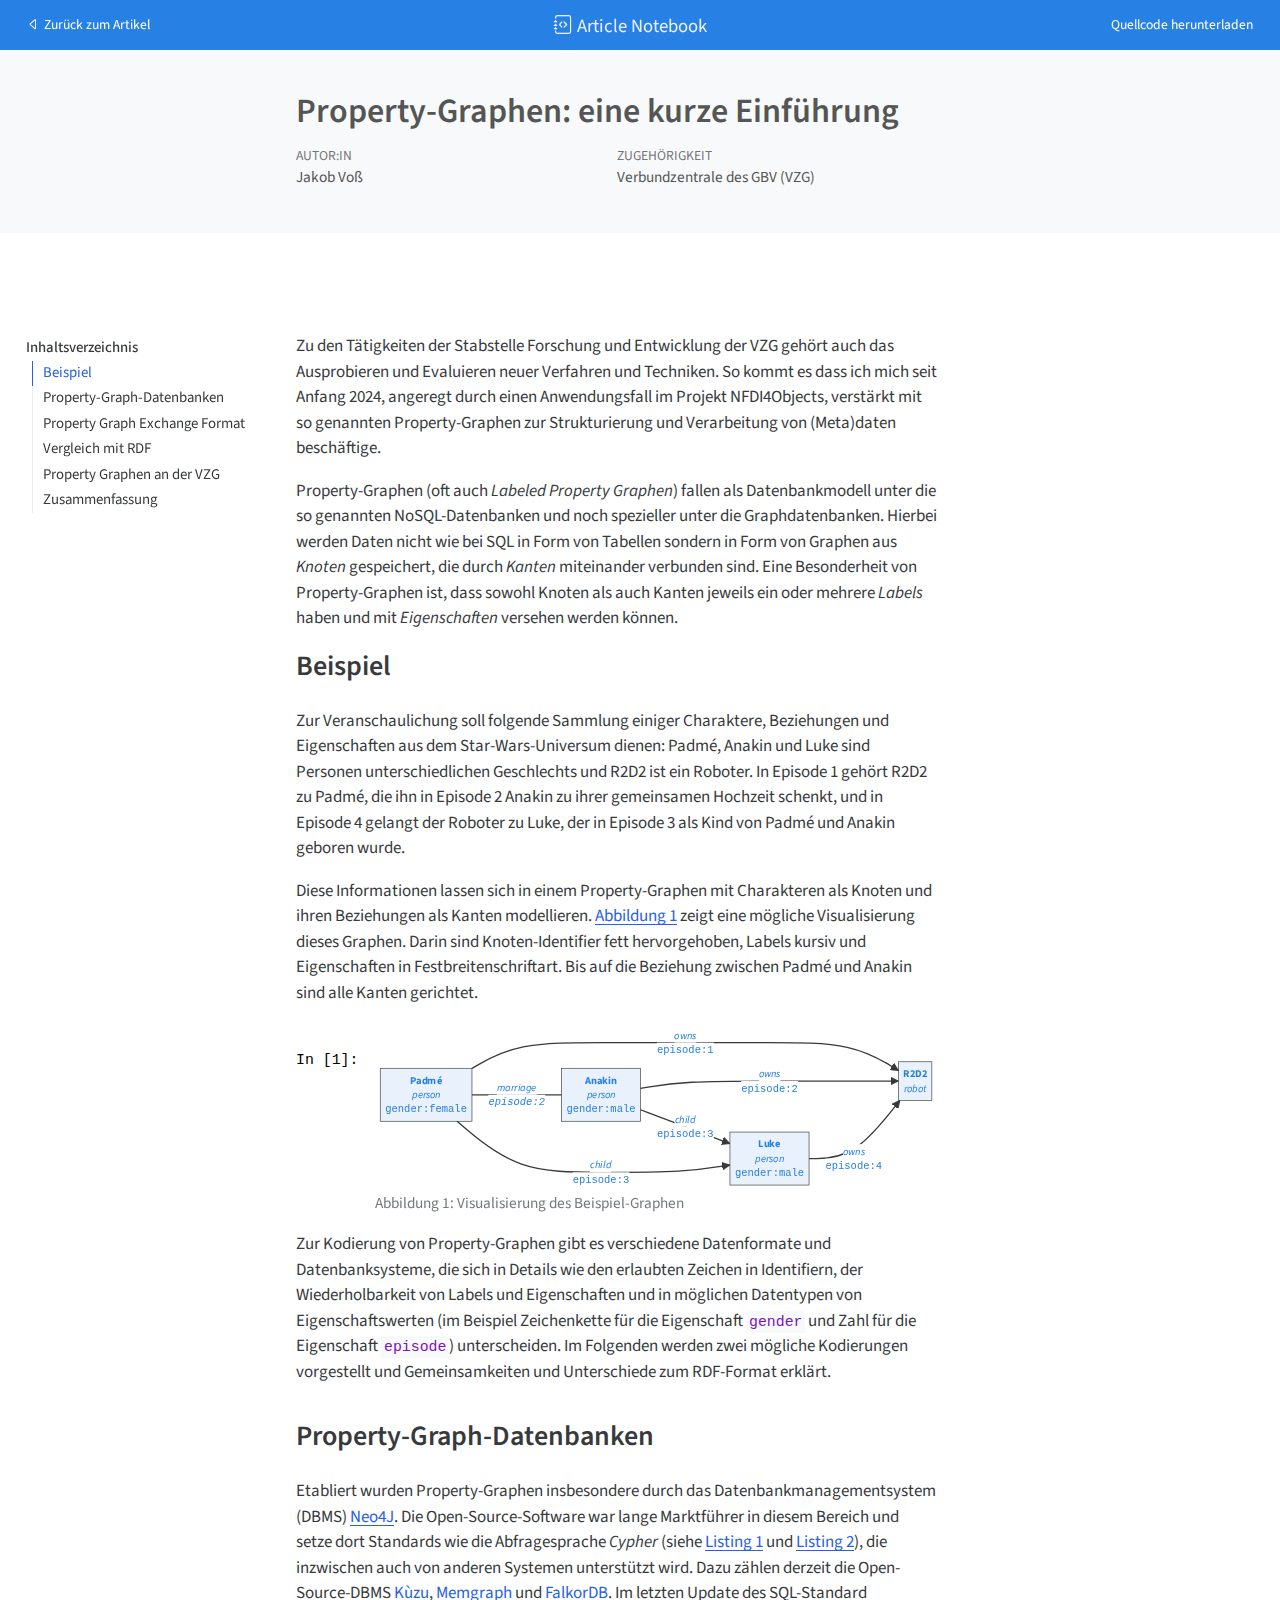
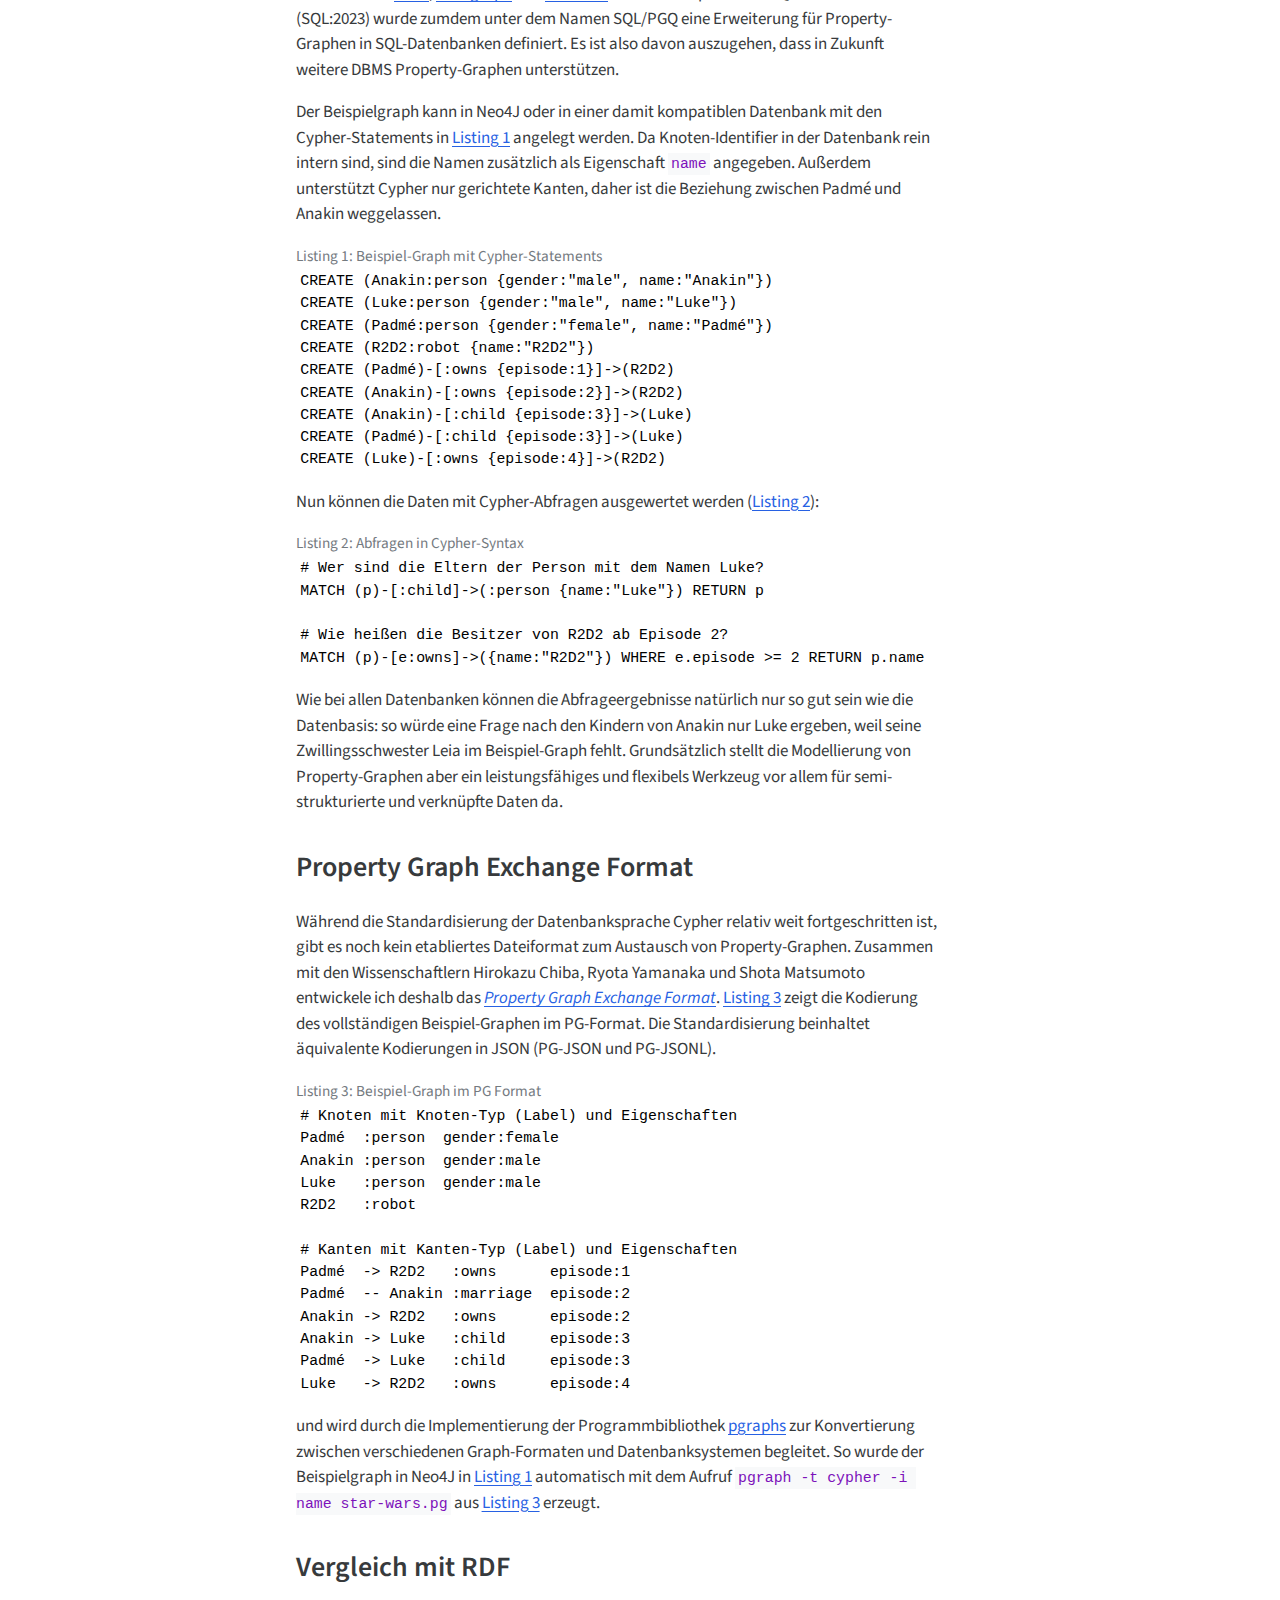
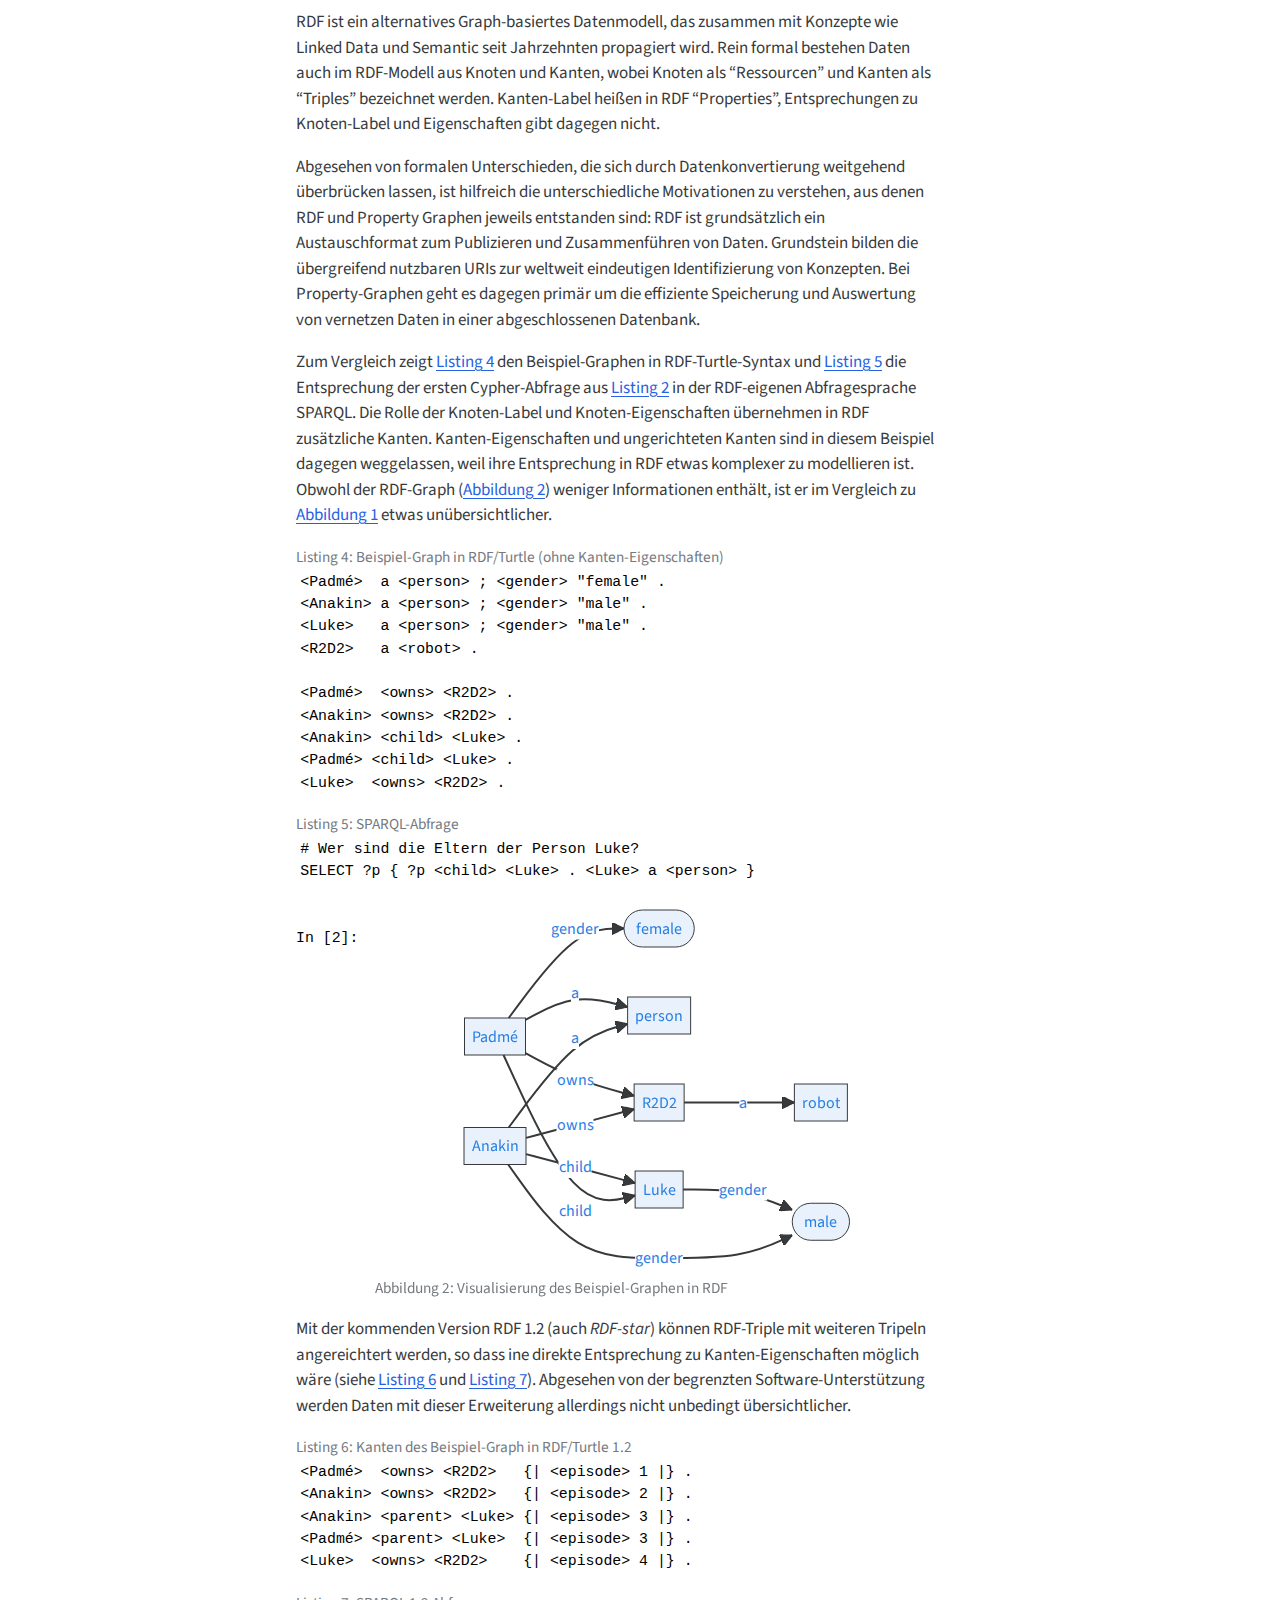
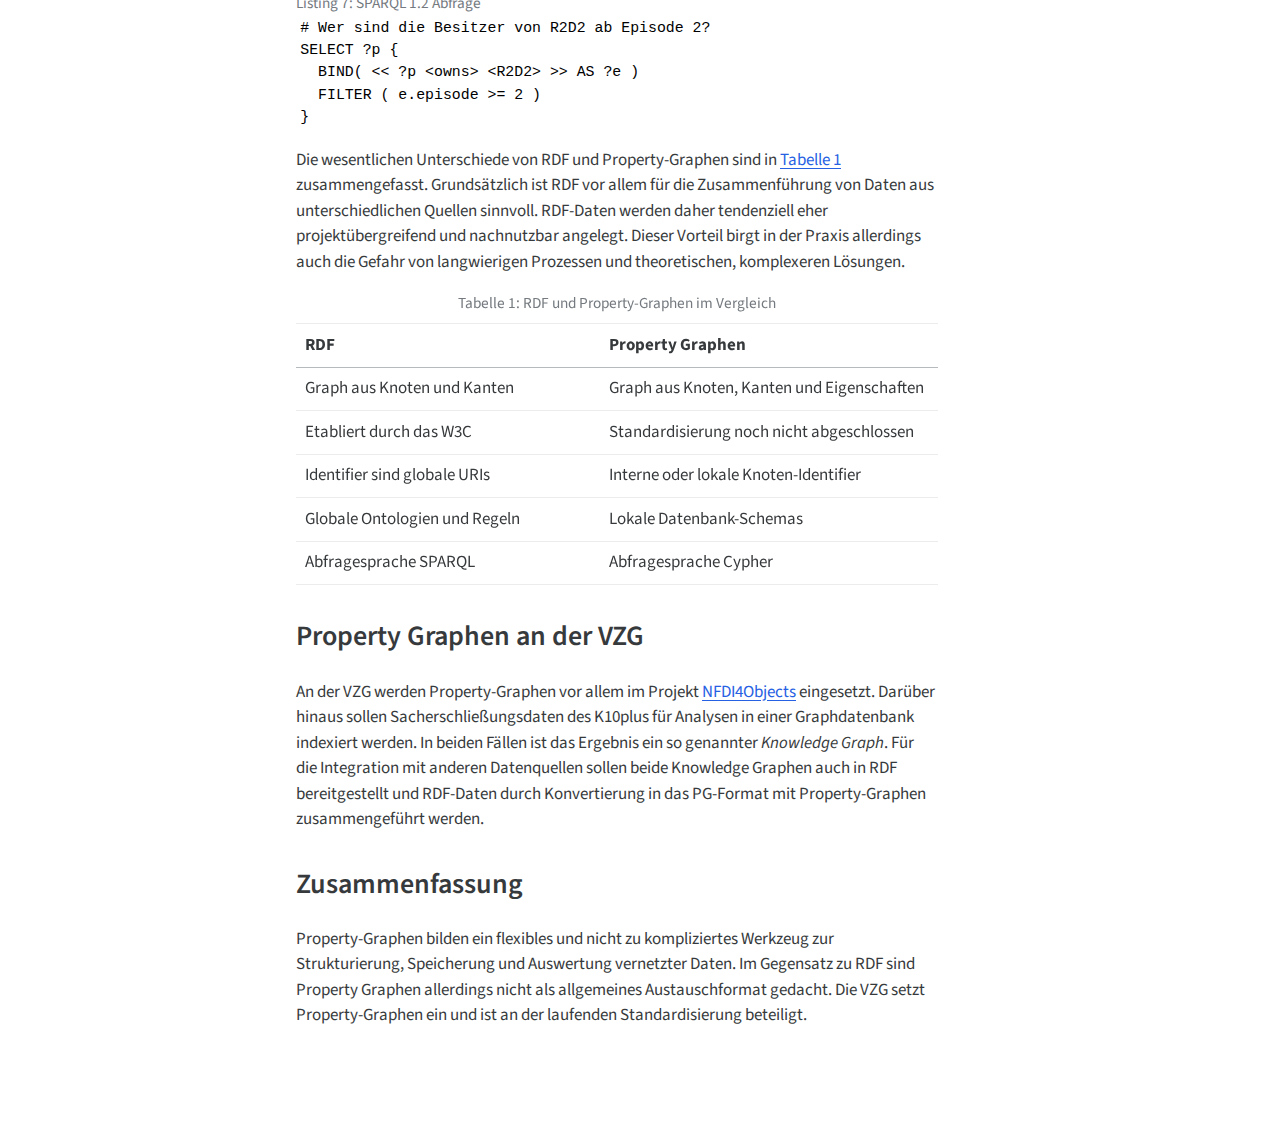
==== commit 8d84b0b7: "Remove reference" ====
--- a/docs/index-preview.html
+++ b/docs/index-preview.html
@@ -19,27 +19,7 @@
         margin: 0 0.8em 0.2em -1em; /* quarto-specific, see https://github.com/quarto-dev/quarto-cli/issues/4556 */ 
         vertical-align: middle;
       }
-      /* CSS for citations */
-      div.csl-bib-body { }
-      div.csl-entry {
-        clear: both;
-        margin-bottom: 0em;
-      }
-      .hanging-indent div.csl-entry {
-        margin-left:2em;
-        text-indent:-2em;
-      }
-      div.csl-left-margin {
-        min-width:2em;
-        float:left;
-      }
-      div.csl-right-inline {
-        margin-left:2em;
-        padding-left:1em;
-      }
-      div.csl-indent {
-        margin-left: 2em;
-      }    </style>
+    </style>
 
     <style>
       body.hypothesis-enabled #quarto-embed-header {
@@ -293,7 +273,7 @@
 </section>
 <section id="property-graph-exchange-format" class="level2">
 <h2 class="anchored" data-anchor-id="property-graph-exchange-format">Property Graph Exchange Format</h2>
-<p>Während die Standardisierung der Datenbanksprache Cypher relativ weit fortgeschritten ist, gibt es noch kein etabliertes Dateiformat zum Austausch von Property-Graphen. Zusammen mit den Wissenschaftlern Hirokazu Chiba, Ryota Yamanaka und Shota Matsumoto entwickele ich deshalb das <em>Property Graph Exchange Format</em> <span class="citation" data-cites="pgspec">(<a href="#ref-pgspec" role="doc-biblioref">Chiba 2024</a>)</span>. <a href="#lst-pg" class="quarto-xref">Listing&nbsp;3</a> zeigt die Kodierung des vollständigen Beispiel-Graphen im PG-Format. Die Standardisierung beinhaltet äquivalente Kodierungen in JSON (PG-JSON und PG-JSONL).</p>
+<p>Während die Standardisierung der Datenbanksprache Cypher relativ weit fortgeschritten ist, gibt es noch kein etabliertes Dateiformat zum Austausch von Property-Graphen. Zusammen mit den Wissenschaftlern Hirokazu Chiba, Ryota Yamanaka und Shota Matsumoto entwickele ich deshalb das <a href="https://github.com/pg-format/specification"><em>Property Graph Exchange Format</em></a>. <a href="#lst-pg" class="quarto-xref">Listing&nbsp;3</a> zeigt die Kodierung des vollständigen Beispiel-Graphen im PG-Format. Die Standardisierung beinhaltet äquivalente Kodierungen in JSON (PG-JSON und PG-JSONL).</p>
 <div id="lst-pg" class="pg listing quarto-float">
 <figure class="quarto-float quarto-float-lst figure">
 <figcaption class="quarto-float-caption-top quarto-float-caption quarto-float-lst" id="lst-pg-caption-0ceaefa1-69ba-4598-a22c-09a6ac19f8ca">
@@ -463,11 +443,6 @@
 <section id="zusammenfassung" class="level2">
 <h2 class="anchored" data-anchor-id="zusammenfassung">Zusammenfassung</h2>
 <p>Property-Graphen bilden ein flexibles und nicht zu kompliziertes Werkzeug zur Strukturierung, Speicherung und Auswertung vernetzter Daten. Im Gegensatz zu RDF sind Property Graphen allerdings nicht als allgemeines Austauschformat gedacht. Die VZG setzt Property-Graphen ein und ist an der laufenden Standardisierung beteiligt.</p>
-<div id="refs" class="references csl-bib-body hanging-indent" data-entry-spacing="0" role="list">
-<div id="ref-pgspec" class="csl-entry" role="listitem">
-Chiba, Voß, Hirokazu. 2024. <span>„Property Graph Exchange Format“</span>. <a href="https://github.com/pg-format/specification">https://github.com/pg-format/specification</a>.
-</div>
-</div>
 </section>
      </main>
 <!-- /main column -->  <script id="quarto-html-after-body" type="application/javascript">
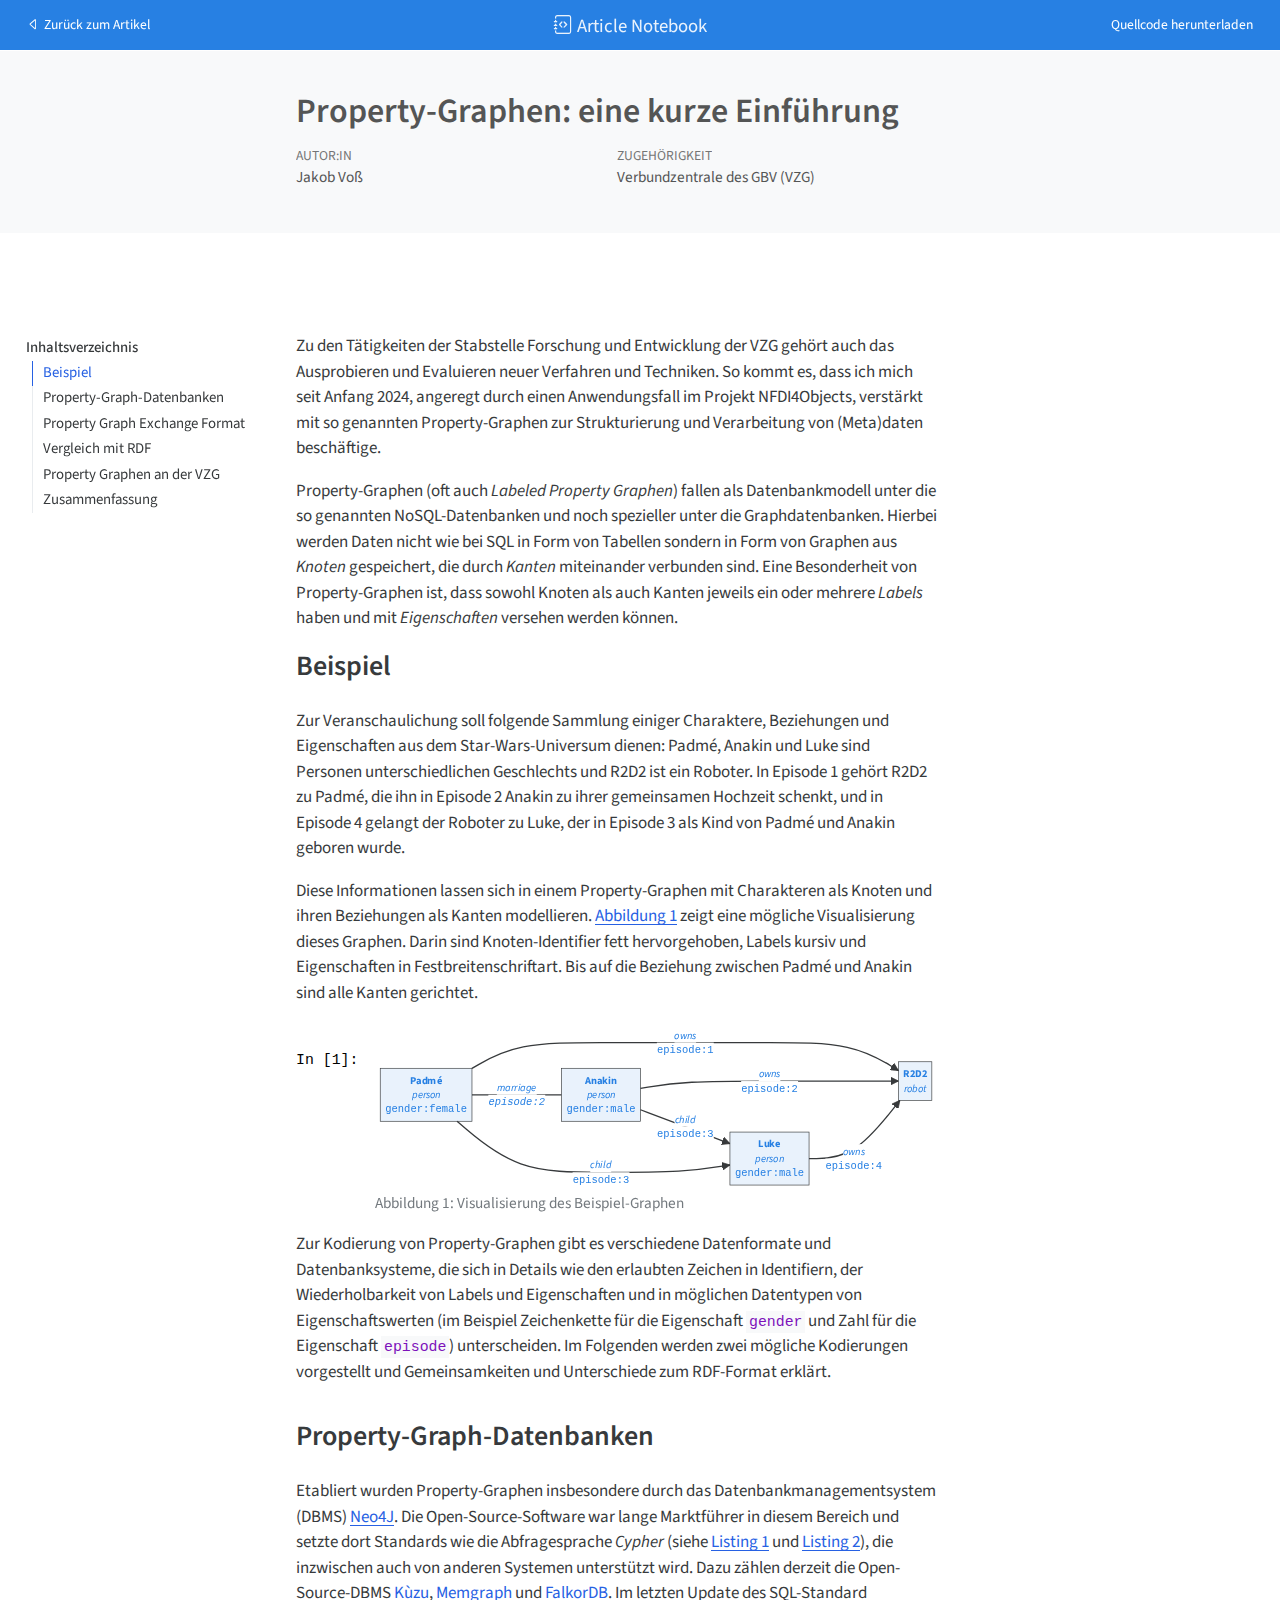
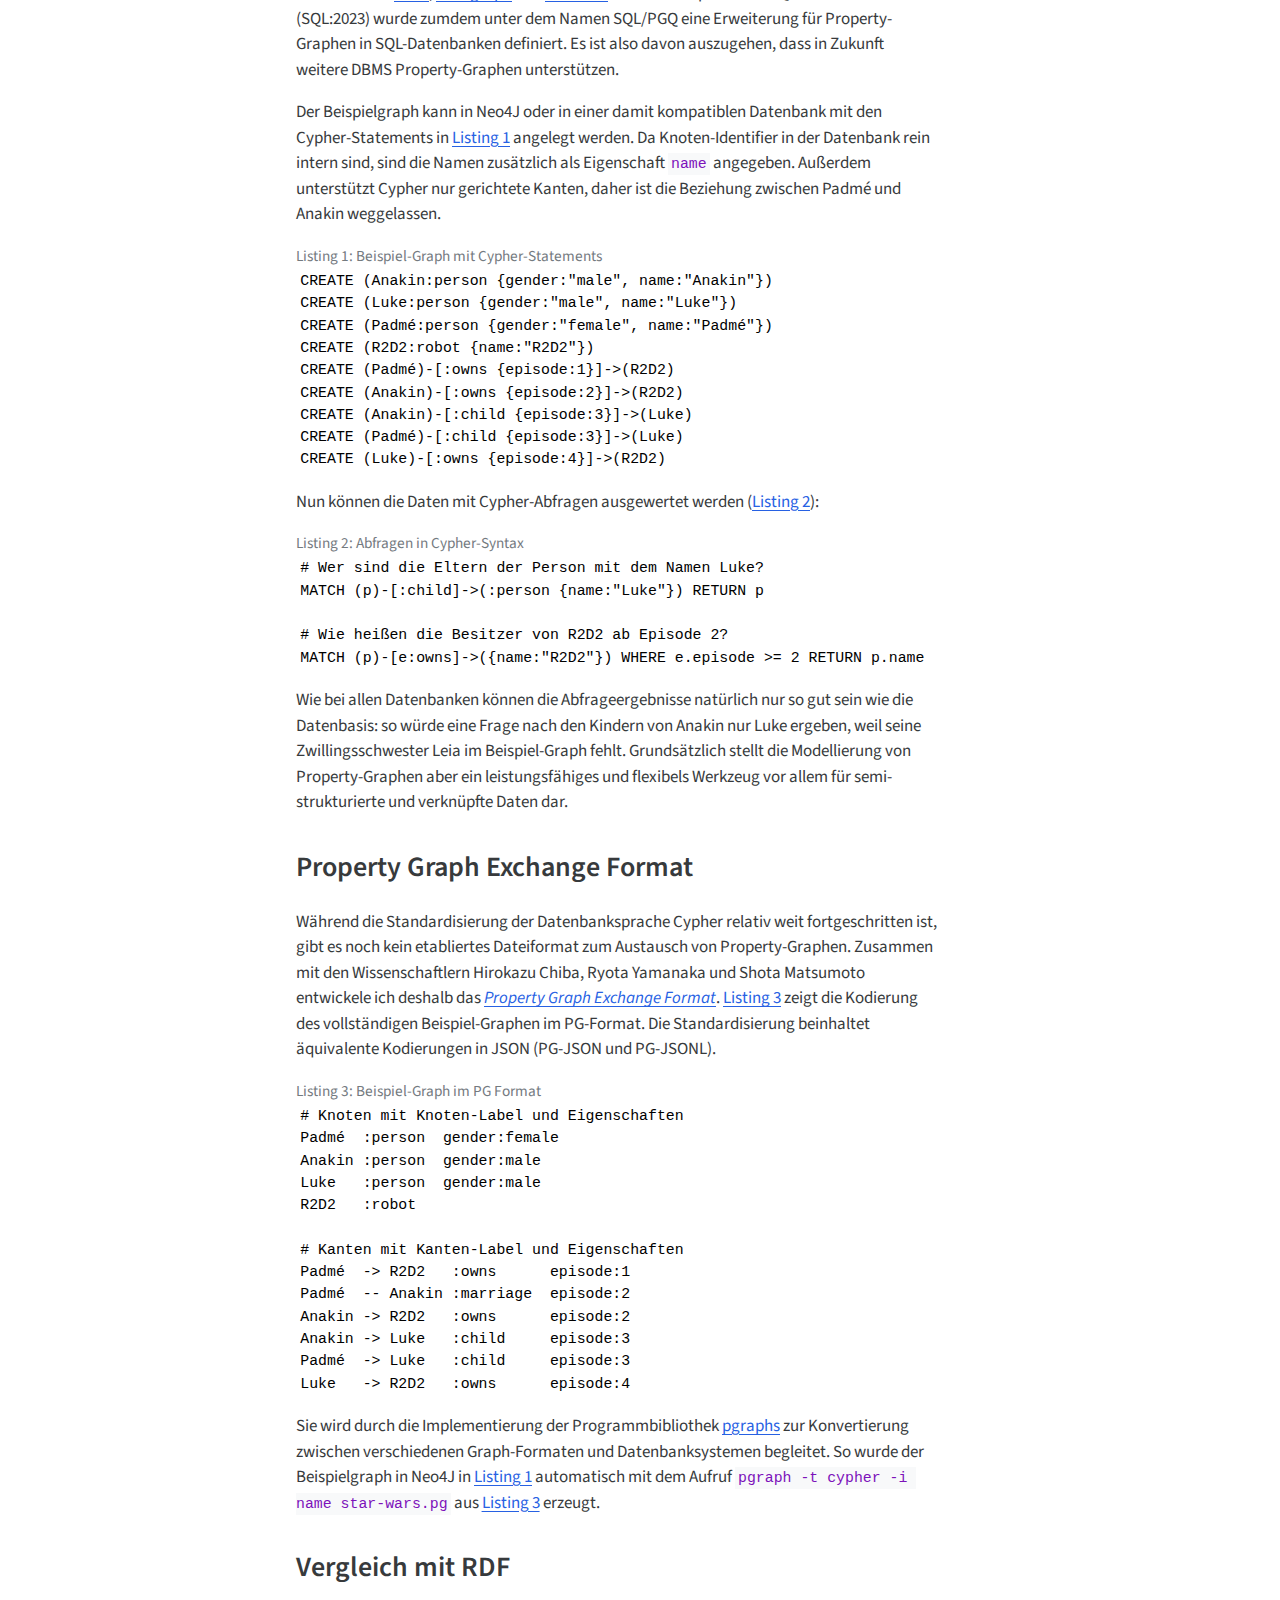
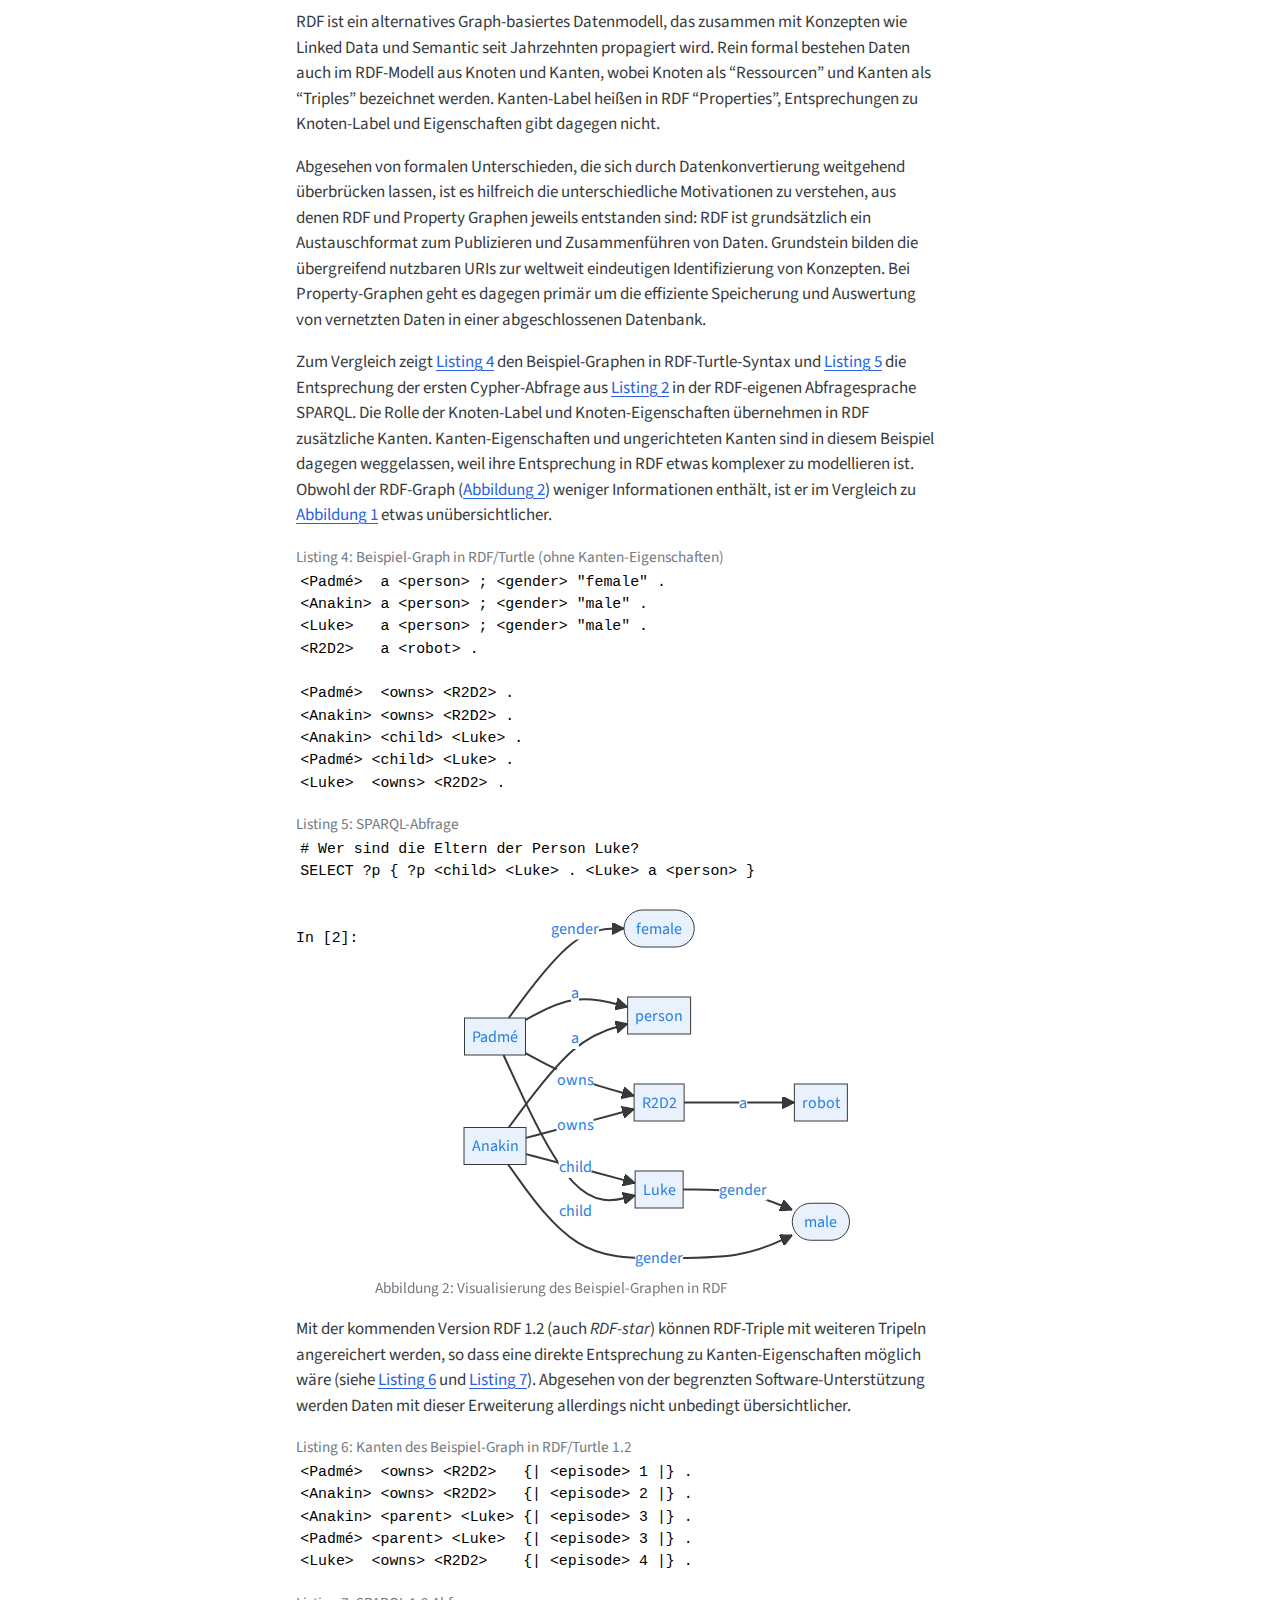
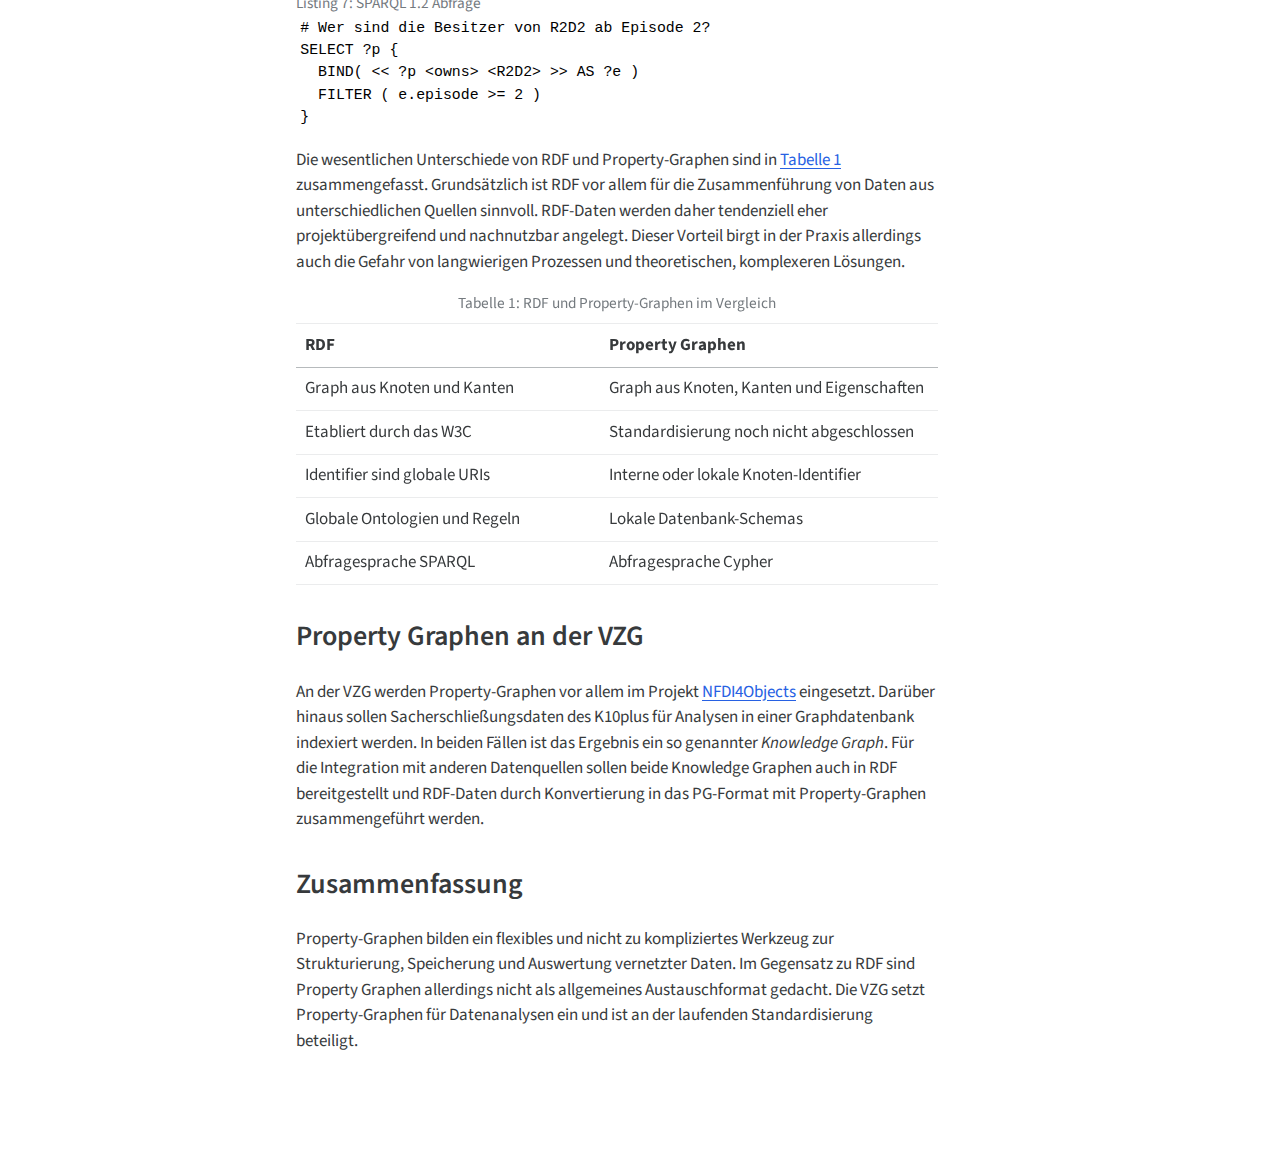
==== commit e382d866: "Typos" ====
--- a/docs/index-preview.html
+++ b/docs/index-preview.html
@@ -197,7 +197,7 @@
 </div>
 <main class="content quarto-banner-title-block" id="quarto-document-content">      
 
-       <p>Zu den Tätigkeiten der Stabstelle Forschung und Entwicklung der VZG gehört auch das Ausprobieren und Evaluieren neuer Verfahren und Techniken. So kommt es dass ich mich seit Anfang 2024, angeregt durch einen Anwendungsfall im Projekt NFDI4Objects, verstärkt mit so genannten Property-Graphen zur Strukturierung und Verarbeitung von (Meta)daten beschäftige.</p>
+       <p>Zu den Tätigkeiten der Stabstelle Forschung und Entwicklung der VZG gehört auch das Ausprobieren und Evaluieren neuer Verfahren und Techniken. So kommt es, dass ich mich seit Anfang 2024, angeregt durch einen Anwendungsfall im Projekt NFDI4Objects, verstärkt mit so genannten Property-Graphen zur Strukturierung und Verarbeitung von (Meta)daten beschäftige.</p>
 <p>Property-Graphen (oft auch <em>Labeled Property Graphen</em>) fallen als Datenbankmodell unter die so genannten NoSQL-Datenbanken und noch spezieller unter die Graphdatenbanken. Hierbei werden Daten nicht wie bei SQL in Form von Tabellen sondern in Form von Graphen aus <em>Knoten</em> gespeichert, die durch <em>Kanten</em> miteinander verbunden sind. Eine Besonderheit von Property-Graphen ist, dass sowohl Knoten als auch Kanten jeweils ein oder mehrere <em>Labels</em> haben und mit <em>Eigenschaften</em> versehen werden können.</p>
 <section id="beispiel" class="level2">
 <h2 class="anchored" data-anchor-id="beispiel">Beispiel</h2>
@@ -234,7 +234,7 @@
 </section>
 <section id="property-graph-datenbanken" class="level2">
 <h2 class="anchored" data-anchor-id="property-graph-datenbanken">Property-Graph-Datenbanken</h2>
-<p>Etabliert wurden Property-Graphen insbesondere durch das Datenbankmanagementsystem (DBMS) <a href="https://neo4j.com/">Neo4J</a>. Die Open-Source-Software war lange Marktführer in diesem Bereich und setze dort Standards wie die Abfragesprache <em>Cypher</em> (siehe <a href="#lst-cypher" class="quarto-xref">Listing&nbsp;1</a> und <a href="#lst-match" class="quarto-xref">Listing&nbsp;2</a>), die inzwischen auch von anderen Systemen unterstützt wird. Dazu zählen derzeit die Open-Source-DBMS <a href="https://kuzudb.com/">Kùzu</a>, <a href="https://memgraph.com/">Memgraph</a> und <a href="https://www.falkordb.com/">FalkorDB</a>. Im letzten Update des SQL-Standard (SQL:2023) wurde zumdem unter dem Namen SQL/PGQ eine Erweiterung für Property-Graphen in SQL-Datenbanken definiert. Es ist also davon auszugehen, dass in Zukunft weitere DBMS Property-Graphen unterstützen.</p>
+<p>Etabliert wurden Property-Graphen insbesondere durch das Datenbankmanagementsystem (DBMS) <a href="https://neo4j.com/">Neo4J</a>. Die Open-Source-Software war lange Marktführer in diesem Bereich und setzte dort Standards wie die Abfragesprache <em>Cypher</em> (siehe <a href="#lst-cypher" class="quarto-xref">Listing&nbsp;1</a> und <a href="#lst-match" class="quarto-xref">Listing&nbsp;2</a>), die inzwischen auch von anderen Systemen unterstützt wird. Dazu zählen derzeit die Open-Source-DBMS <a href="https://kuzudb.com/">Kùzu</a>, <a href="https://memgraph.com/">Memgraph</a> und <a href="https://www.falkordb.com/">FalkorDB</a>. Im letzten Update des SQL-Standard (SQL:2023) wurde zumdem unter dem Namen SQL/PGQ eine Erweiterung für Property-Graphen in SQL-Datenbanken definiert. Es ist also davon auszugehen, dass in Zukunft weitere DBMS Property-Graphen unterstützen.</p>
 <p>Der Beispielgraph kann in Neo4J oder in einer damit kompatiblen Datenbank mit den Cypher-Statements in <a href="#lst-cypher" class="quarto-xref">Listing&nbsp;1</a> angelegt werden. Da Knoten-Identifier in der Datenbank rein intern sind, sind die Namen zusätzlich als Eigenschaft <code>name</code> angegeben. Außerdem unterstützt Cypher nur gerichtete Kanten, daher ist die Beziehung zwischen Padmé und Anakin weggelassen.</p>
 <div id="lst-cypher" class="cypher listing quarto-float">
 <figure class="quarto-float quarto-float-lst figure">
@@ -269,7 +269,7 @@
 </div>
 </figure>
 </div>
-<p>Wie bei allen Datenbanken können die Abfrageergebnisse natürlich nur so gut sein wie die Datenbasis: so würde eine Frage nach den Kindern von Anakin nur Luke ergeben, weil seine Zwillingsschwester Leia im Beispiel-Graph fehlt. Grundsätzlich stellt die Modellierung von Property-Graphen aber ein leistungsfähiges und flexibels Werkzeug vor allem für semi-strukturierte und verknüpfte Daten da.</p>
+<p>Wie bei allen Datenbanken können die Abfrageergebnisse natürlich nur so gut sein wie die Datenbasis: so würde eine Frage nach den Kindern von Anakin nur Luke ergeben, weil seine Zwillingsschwester Leia im Beispiel-Graph fehlt. Grundsätzlich stellt die Modellierung von Property-Graphen aber ein leistungsfähiges und flexibels Werkzeug vor allem für semi-strukturierte und verknüpfte Daten dar.</p>
 </section>
 <section id="property-graph-exchange-format" class="level2">
 <h2 class="anchored" data-anchor-id="property-graph-exchange-format">Property Graph Exchange Format</h2>
@@ -280,13 +280,13 @@
 Listing&nbsp;3: Beispiel-Graph im PG Format
 </figcaption>
 <div aria-describedby="lst-pg-caption-0ceaefa1-69ba-4598-a22c-09a6ac19f8ca">
-<pre id="lst-pg" class="pg"><code># Knoten mit Knoten-Typ (Label) und Eigenschaften
+<pre id="lst-pg" class="pg"><code># Knoten mit Knoten-Label und Eigenschaften
 Padmé  :person  gender:female
 Anakin :person  gender:male                 
 Luke   :person  gender:male                 
 R2D2   :robot              
    
-# Kanten mit Kanten-Typ (Label) und Eigenschaften
+# Kanten mit Kanten-Label und Eigenschaften
 Padmé  -&gt; R2D2   :owns      episode:1
 Padmé  -- Anakin :marriage  episode:2
 Anakin -&gt; R2D2   :owns      episode:2    
@@ -296,12 +296,12 @@
 </div>
 </figure>
 </div>
-<p>und wird durch die Implementierung der Programmbibliothek <a href="https://www.npmjs.com/package/pgraphs">pgraphs</a> zur Konvertierung zwischen verschiedenen Graph-Formaten und Datenbanksystemen begleitet. So wurde der Beispielgraph in Neo4J in <a href="#lst-cypher" class="quarto-xref">Listing&nbsp;1</a> automatisch mit dem Aufruf <code>pgraph -t cypher -i name star-wars.pg</code> aus <a href="#lst-pg" class="quarto-xref">Listing&nbsp;3</a> erzeugt.</p>
+<p>Sie wird durch die Implementierung der Programmbibliothek <a href="https://www.npmjs.com/package/pgraphs">pgraphs</a> zur Konvertierung zwischen verschiedenen Graph-Formaten und Datenbanksystemen begleitet. So wurde der Beispielgraph in Neo4J in <a href="#lst-cypher" class="quarto-xref">Listing&nbsp;1</a> automatisch mit dem Aufruf <code>pgraph -t cypher -i name star-wars.pg</code> aus <a href="#lst-pg" class="quarto-xref">Listing&nbsp;3</a> erzeugt.</p>
 </section>
 <section id="vergleich-mit-rdf" class="level2">
 <h2 class="anchored" data-anchor-id="vergleich-mit-rdf">Vergleich mit RDF</h2>
-<p>RDF ist ein alternatives Graph-basiertes Datenmodell, das zusammen mit Konzepte wie Linked Data und Semantic seit Jahrzehnten propagiert wird. Rein formal bestehen Daten auch im RDF-Modell aus Knoten und Kanten, wobei Knoten als “Ressourcen” und Kanten als “Triples” bezeichnet werden. Kanten-Label heißen in RDF “Properties”, Entsprechungen zu Knoten-Label und Eigenschaften gibt dagegen nicht.</p>
-<p>Abgesehen von formalen Unterschieden, die sich durch Datenkonvertierung weitgehend überbrücken lassen, ist hilfreich die unterschiedliche Motivationen zu verstehen, aus denen RDF und Property Graphen jeweils entstanden sind: RDF ist grundsätzlich ein Austauschformat zum Publizieren und Zusammenführen von Daten. Grundstein bilden die übergreifend nutzbaren URIs zur weltweit eindeutigen Identifizierung von Konzepten. Bei Property-Graphen geht es dagegen primär um die effiziente Speicherung und Auswertung von vernetzen Daten in einer abgeschlossenen Datenbank.</p>
+<p>RDF ist ein alternatives Graph-basiertes Datenmodell, das zusammen mit Konzepten wie Linked Data und Semantic seit Jahrzehnten propagiert wird. Rein formal bestehen Daten auch im RDF-Modell aus Knoten und Kanten, wobei Knoten als “Ressourcen” und Kanten als “Triples” bezeichnet werden. Kanten-Label heißen in RDF “Properties”, Entsprechungen zu Knoten-Label und Eigenschaften gibt dagegen nicht.</p>
+<p>Abgesehen von formalen Unterschieden, die sich durch Datenkonvertierung weitgehend überbrücken lassen, ist es hilfreich die unterschiedliche Motivationen zu verstehen, aus denen RDF und Property Graphen jeweils entstanden sind: RDF ist grundsätzlich ein Austauschformat zum Publizieren und Zusammenführen von Daten. Grundstein bilden die übergreifend nutzbaren URIs zur weltweit eindeutigen Identifizierung von Konzepten. Bei Property-Graphen geht es dagegen primär um die effiziente Speicherung und Auswertung von vernetzten Daten in einer abgeschlossenen Datenbank.</p>
 <p>Zum Vergleich zeigt <a href="#lst-ttl" class="quarto-xref">Listing&nbsp;4</a> den Beispiel-Graphen in RDF-Turtle-Syntax und <a href="#lst-sparql" class="quarto-xref">Listing&nbsp;5</a> die Entsprechung der ersten Cypher-Abfrage aus <a href="#lst-match" class="quarto-xref">Listing&nbsp;2</a> in der RDF-eigenen Abfragesprache SPARQL. Die Rolle der Knoten-Label und Knoten-Eigenschaften übernehmen in RDF zusätzliche Kanten. Kanten-Eigenschaften und ungerichteten Kanten sind in diesem Beispiel dagegen weggelassen, weil ihre Entsprechung in RDF etwas komplexer zu modellieren ist. Obwohl der RDF-Graph (<a href="#fig-rdf-image" class="quarto-xref">Abbildung&nbsp;2</a>) weniger Informationen enthält, ist er im Vergleich zu <a href="#fig-image" class="quarto-xref">Abbildung&nbsp;1</a> etwas unübersichtlicher.</p>
 <div id="lst-ttl" class="ttlr listing quarto-float">
 <figure class="quarto-float quarto-float-lst figure">
@@ -362,7 +362,7 @@
 </div>
 </div>
 </div></div>
-<p>Mit der kommenden Version RDF 1.2 (auch <em>RDF-star</em>) können RDF-Triple mit weiteren Tripeln angereichtert werden, so dass ine direkte Entsprechung zu Kanten-Eigenschaften möglich wäre (siehe <a href="#lst-ttl2" class="quarto-xref">Listing&nbsp;6</a> und <a href="#lst-sparql2" class="quarto-xref">Listing&nbsp;7</a>). Abgesehen von der begrenzten Software-Unterstützung werden Daten mit dieser Erweiterung allerdings nicht unbedingt übersichtlicher.</p>
+<p>Mit der kommenden Version RDF 1.2 (auch <em>RDF-star</em>) können RDF-Triple mit weiteren Tripeln angereichert werden, so dass eine direkte Entsprechung zu Kanten-Eigenschaften möglich wäre (siehe <a href="#lst-ttl2" class="quarto-xref">Listing&nbsp;6</a> und <a href="#lst-sparql2" class="quarto-xref">Listing&nbsp;7</a>). Abgesehen von der begrenzten Software-Unterstützung werden Daten mit dieser Erweiterung allerdings nicht unbedingt übersichtlicher.</p>
 <div id="lst-ttl2" class="ttlr listing quarto-float">
 <figure class="quarto-float quarto-float-lst figure">
 <figcaption class="quarto-float-caption-top quarto-float-caption quarto-float-lst" id="lst-ttl2-caption-0ceaefa1-69ba-4598-a22c-09a6ac19f8ca">
@@ -442,7 +442,7 @@
 </section>
 <section id="zusammenfassung" class="level2">
 <h2 class="anchored" data-anchor-id="zusammenfassung">Zusammenfassung</h2>
-<p>Property-Graphen bilden ein flexibles und nicht zu kompliziertes Werkzeug zur Strukturierung, Speicherung und Auswertung vernetzter Daten. Im Gegensatz zu RDF sind Property Graphen allerdings nicht als allgemeines Austauschformat gedacht. Die VZG setzt Property-Graphen ein und ist an der laufenden Standardisierung beteiligt.</p>
+<p>Property-Graphen bilden ein flexibles und nicht zu kompliziertes Werkzeug zur Strukturierung, Speicherung und Auswertung vernetzter Daten. Im Gegensatz zu RDF sind Property Graphen allerdings nicht als allgemeines Austauschformat gedacht. Die VZG setzt Property-Graphen für Datenanalysen ein und ist an der laufenden Standardisierung beteiligt.</p>
 </section>
      </main>
 <!-- /main column -->  <script id="quarto-html-after-body" type="application/javascript">
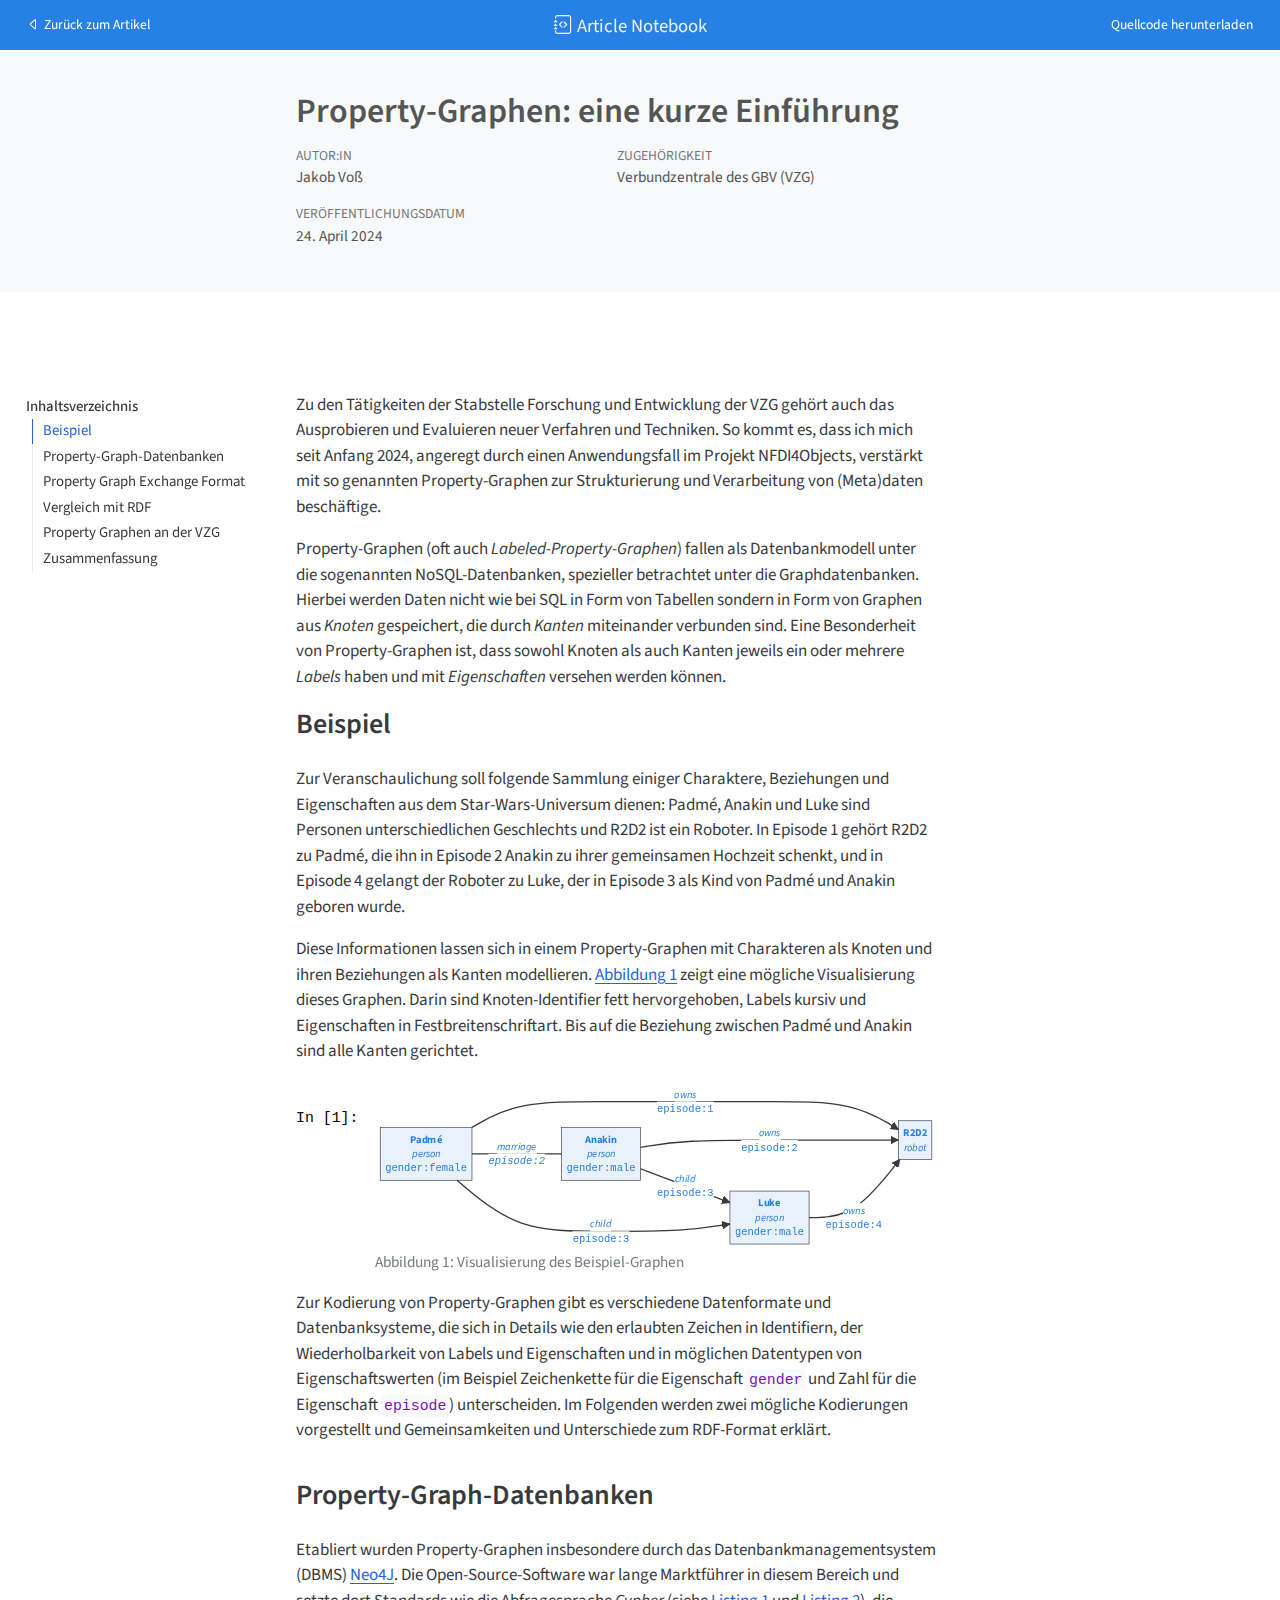
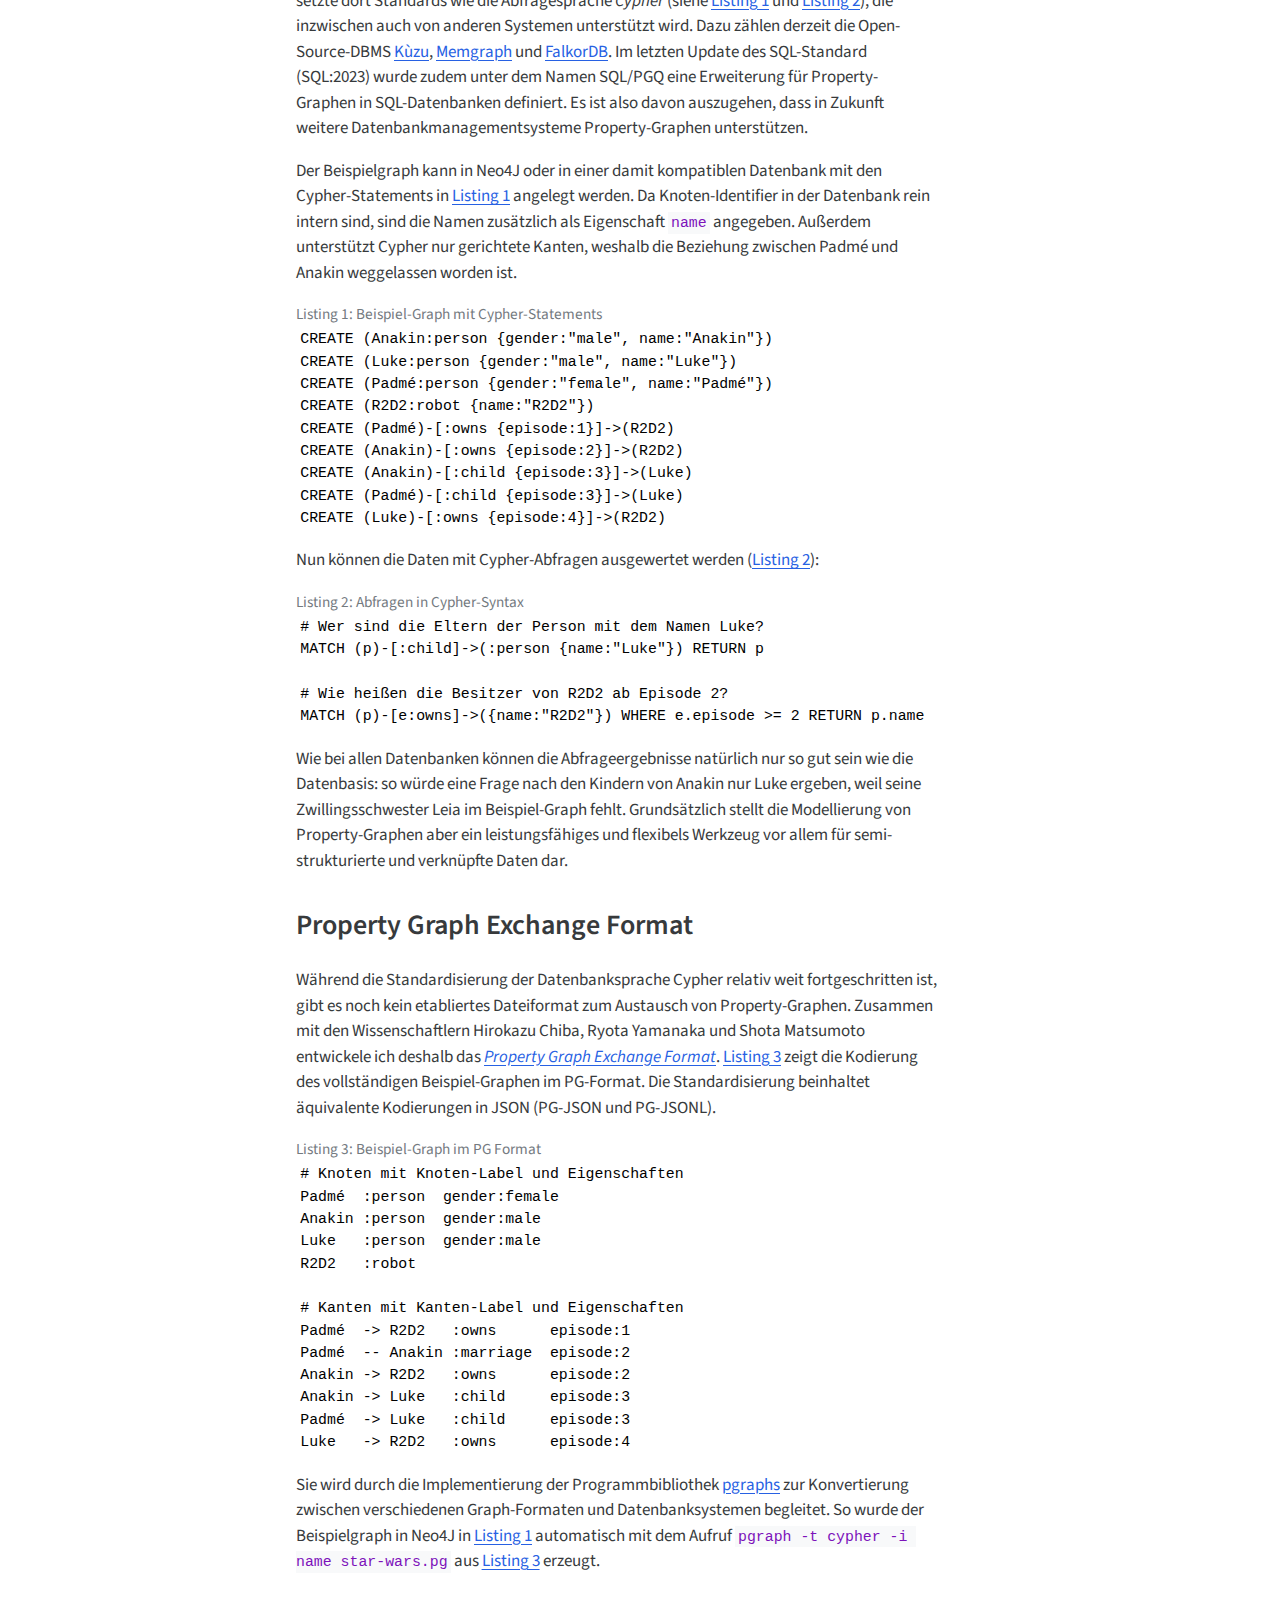
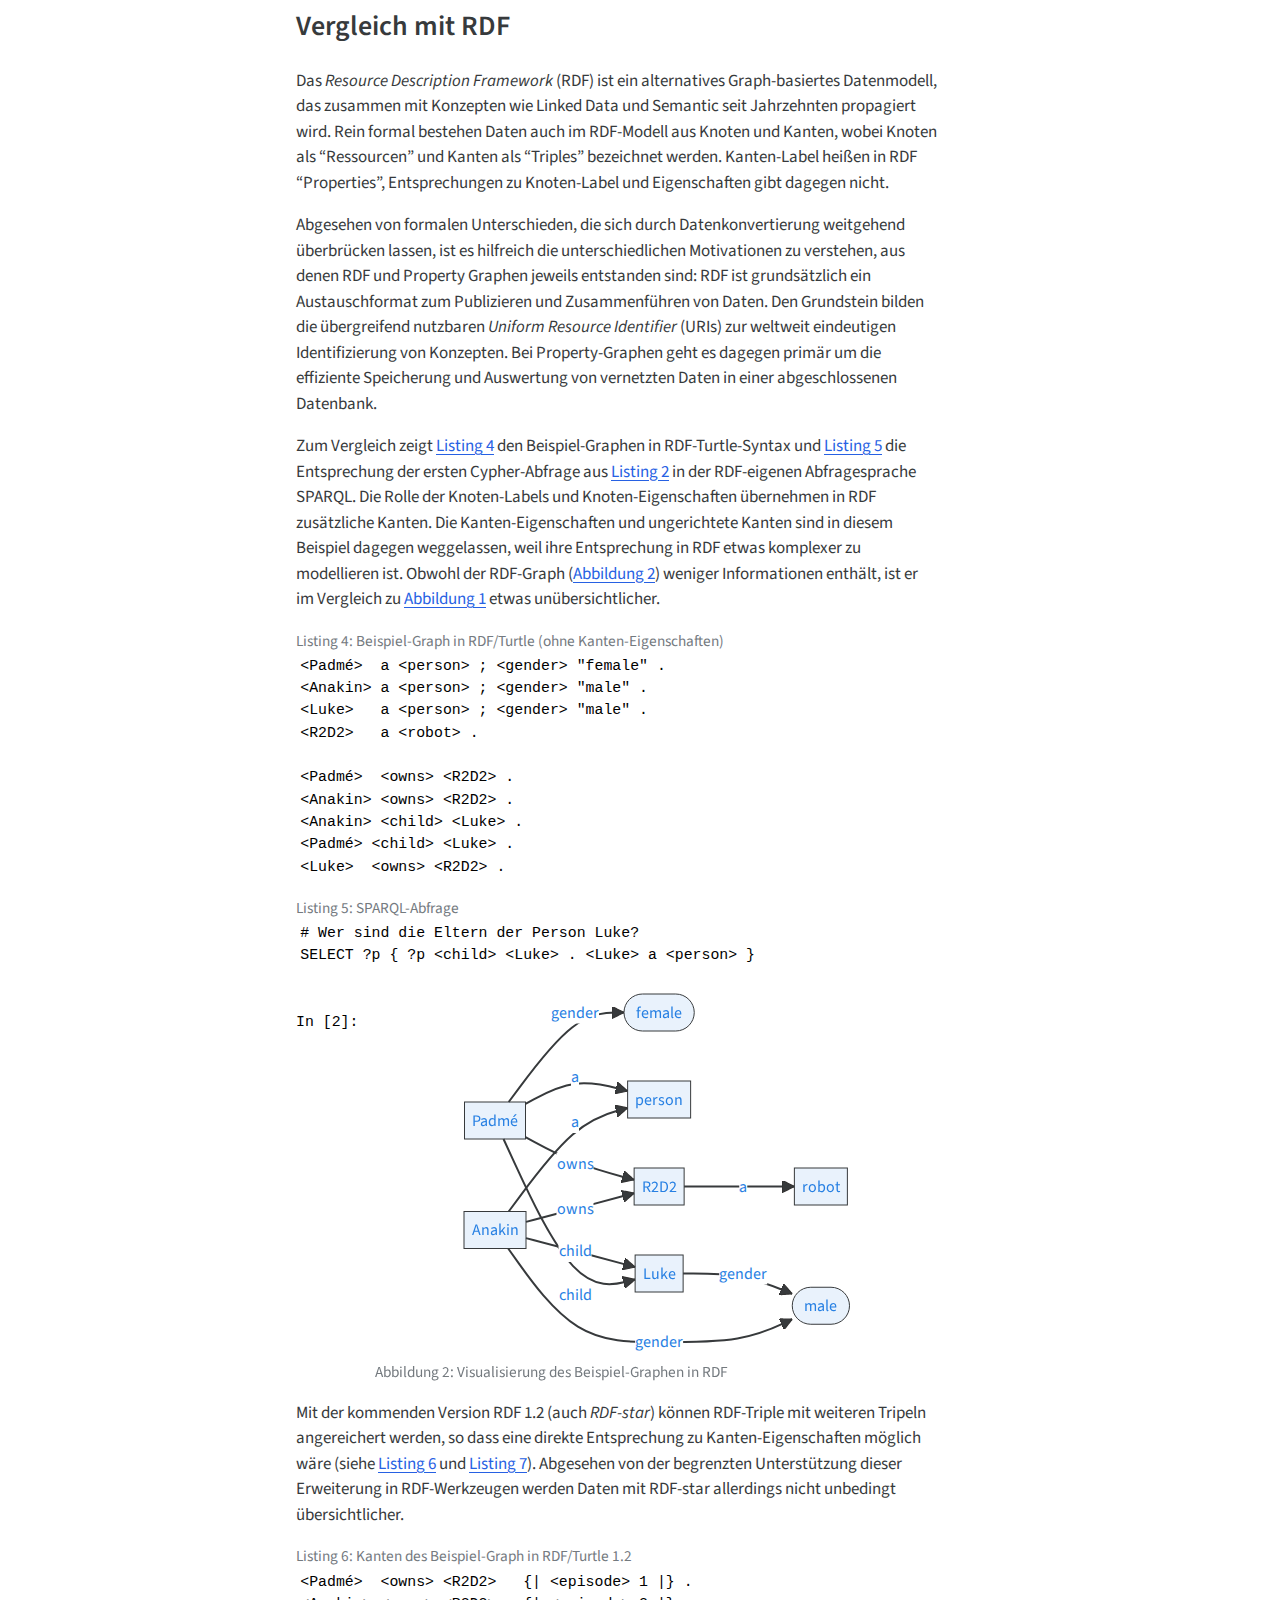
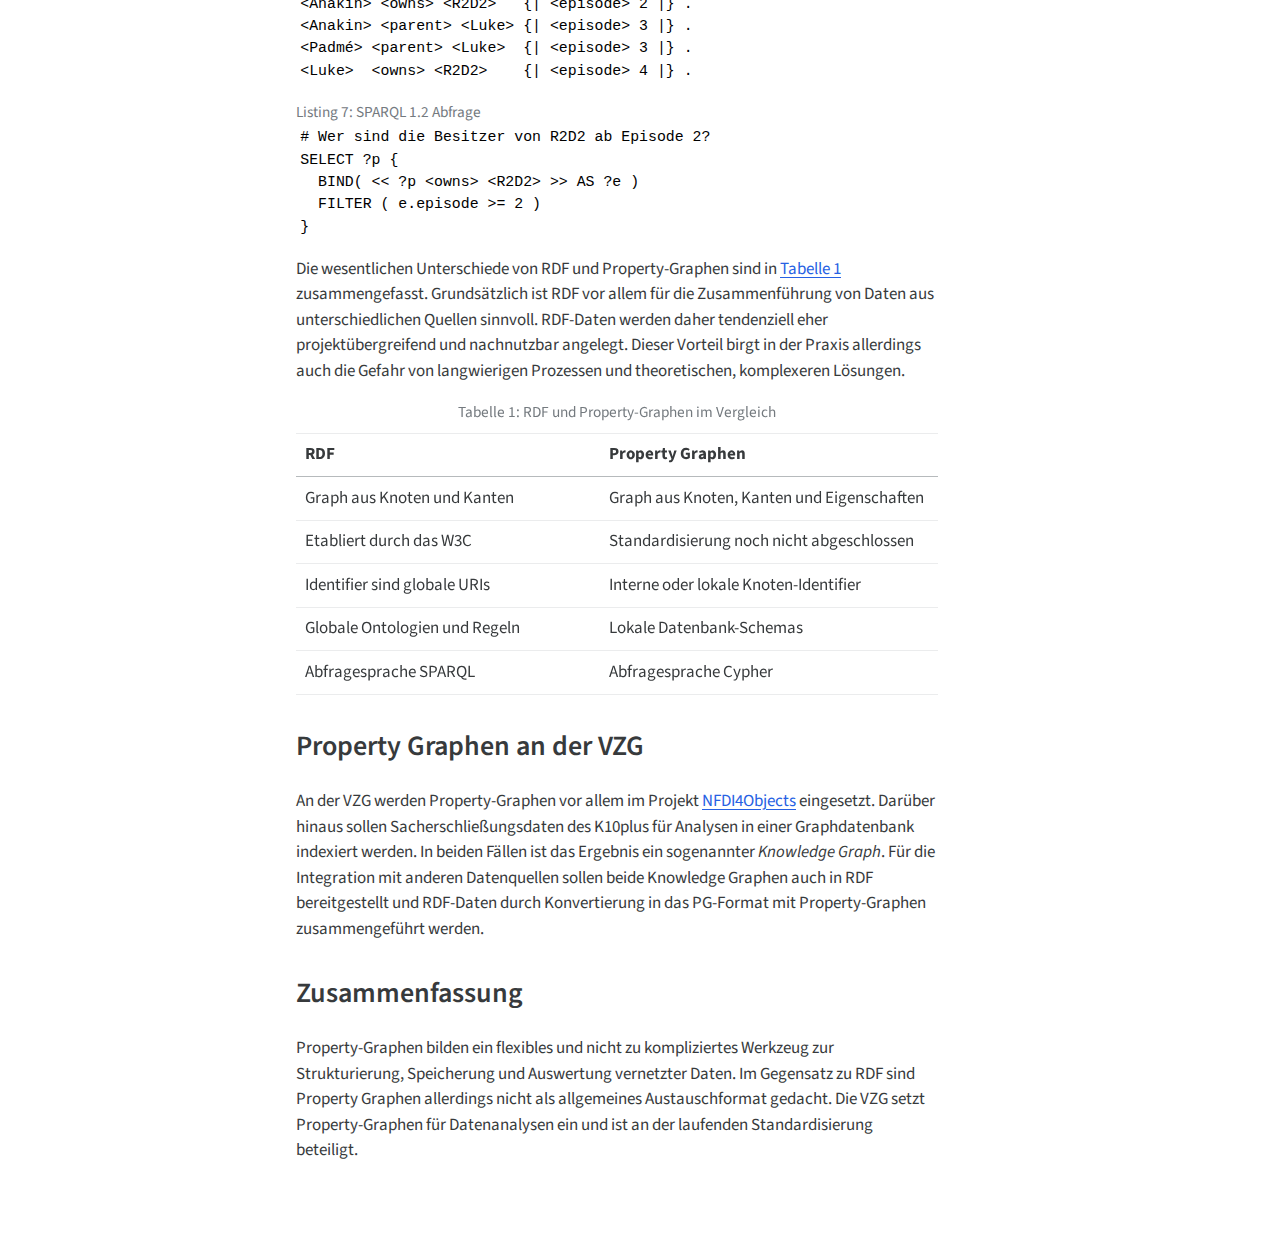
==== commit 3533bcc0: "Finish preprint" ====
--- a/docs/index-preview.html
+++ b/docs/index-preview.html
@@ -127,8 +127,17 @@
 <link href="site_libs/quarto-diagram/mermaid.css" rel="stylesheet">  
       <meta name="citation_title" content="Property-Graphen: eine kurze Einführung">
 <meta name="citation_author" content="Jakob Voß">
+<meta name="citation_publication_date" content="2024-04-24">
+<meta name="citation_cover_date" content="2024-04-24">
+<meta name="citation_year" content="2024">
+<meta name="citation_online_date" content="2024-04-24">
+<meta name="citation_fulltext_html_url" content="https://jakobib.github.io/pgraphen2024/">
+<meta name="citation_issue" content="1">
+<meta name="citation_doi" content="10.5281/zenodo.10971391">
+<meta name="citation_volume" content="2024">
 <meta name="citation_language" content="de">
-<meta name="citation_reference" content="citation_title=Property Graph Exchange Format;,citation_author=Voß Chiba;,citation_publication_date=2024;,citation_cover_date=2024;,citation_year=2024;,citation_fulltext_html_url=https://github.com/pg-format/specification;">
+<meta name="citation_journal_title" content="VZG Aktuell">
+<meta name="citation_reference" content="citation_title=Property Graph Exchange Format Specification;,citation_author=Chiba Voß;,citation_publication_date=2024;,citation_cover_date=2024;,citation_year=2024;,citation_fulltext_html_url=https://github.com/pg-format/specification;">
 </head>
 
   <body class="quarto-notebook">
@@ -158,7 +167,9 @@
           </div>
                 <div class="quarto-title-meta-contents">
                     <p class="affiliation">
+                        <a href="https://www.gbv.de/">
                         Verbundzentrale des GBV (VZG)
+                        </a>
                       </p>
                   </div>
                     </div>
@@ -166,6 +177,12 @@
         <div class="quarto-title-meta">
 
                       
+                <div>
+            <div class="quarto-title-meta-heading">Veröffentlichungsdatum</div>
+            <div class="quarto-title-meta-contents">
+              <p class="date">24. April 2024</p>
+            </div>
+          </div>
           
                 
               </div>
@@ -198,12 +215,12 @@
 <main class="content quarto-banner-title-block" id="quarto-document-content">      
 
        <p>Zu den Tätigkeiten der Stabstelle Forschung und Entwicklung der VZG gehört auch das Ausprobieren und Evaluieren neuer Verfahren und Techniken. So kommt es, dass ich mich seit Anfang 2024, angeregt durch einen Anwendungsfall im Projekt NFDI4Objects, verstärkt mit so genannten Property-Graphen zur Strukturierung und Verarbeitung von (Meta)daten beschäftige.</p>
-<p>Property-Graphen (oft auch <em>Labeled Property Graphen</em>) fallen als Datenbankmodell unter die so genannten NoSQL-Datenbanken und noch spezieller unter die Graphdatenbanken. Hierbei werden Daten nicht wie bei SQL in Form von Tabellen sondern in Form von Graphen aus <em>Knoten</em> gespeichert, die durch <em>Kanten</em> miteinander verbunden sind. Eine Besonderheit von Property-Graphen ist, dass sowohl Knoten als auch Kanten jeweils ein oder mehrere <em>Labels</em> haben und mit <em>Eigenschaften</em> versehen werden können.</p>
+<p>Property-Graphen (oft auch <em>Labeled-Property-Graphen</em>) fallen als Datenbankmodell unter die sogenannten NoSQL-Datenbanken, spezieller betrachtet unter die Graphdatenbanken. Hierbei werden Daten nicht wie bei SQL in Form von Tabellen sondern in Form von Graphen aus <em>Knoten</em> gespeichert, die durch <em>Kanten</em> miteinander verbunden sind. Eine Besonderheit von Property-Graphen ist, dass sowohl Knoten als auch Kanten jeweils ein oder mehrere <em>Labels</em> haben und mit <em>Eigenschaften</em> versehen werden können.</p>
 <section id="beispiel" class="level2">
 <h2 class="anchored" data-anchor-id="beispiel">Beispiel</h2>
 <p>Zur Veranschaulichung soll folgende Sammlung einiger Charaktere, Beziehungen und Eigenschaften aus dem Star-Wars-Universum dienen: Padmé, Anakin und Luke sind Personen unterschiedlichen Geschlechts und R2D2 ist ein Roboter. In Episode 1 gehört R2D2 zu Padmé, die ihn in Episode 2 Anakin zu ihrer gemeinsamen Hochzeit schenkt, und in Episode 4 gelangt der Roboter zu Luke, der in Episode 3 als Kind von Padmé und Anakin geboren wurde.</p>
 <p>Diese Informationen lassen sich in einem Property-Graphen mit Charakteren als Knoten und ihren Beziehungen als Kanten modellieren. <a href="#fig-image" class="quarto-xref">Abbildung&nbsp;1</a> zeigt eine mögliche Visualisierung dieses Graphen. Darin sind Knoten-Identifier fett hervorgehoben, Labels kursiv und Eigenschaften in Festbreitenschriftart. Bis auf die Beziehung zwischen Padmé und Anakin sind alle Kanten gerichtet.</p>
-<div class="cell-container"><div class="cell-decorator"><pre>In [1]:</pre></div><div class="cell" data-layout-align="default">
+<div class="cell-container"><div class="cell-decorator"><pre>In [1]:</pre></div><div class="cell" data-fig-width="100%" data-layout-align="default">
 <div class="cell-output-display">
 <div id="fig-image" class="quarto-figure quarto-figure-center quarto-float anchored">
 <figure class="quarto-float quarto-float-fig figure">
@@ -234,8 +251,8 @@
 </section>
 <section id="property-graph-datenbanken" class="level2">
 <h2 class="anchored" data-anchor-id="property-graph-datenbanken">Property-Graph-Datenbanken</h2>
-<p>Etabliert wurden Property-Graphen insbesondere durch das Datenbankmanagementsystem (DBMS) <a href="https://neo4j.com/">Neo4J</a>. Die Open-Source-Software war lange Marktführer in diesem Bereich und setzte dort Standards wie die Abfragesprache <em>Cypher</em> (siehe <a href="#lst-cypher" class="quarto-xref">Listing&nbsp;1</a> und <a href="#lst-match" class="quarto-xref">Listing&nbsp;2</a>), die inzwischen auch von anderen Systemen unterstützt wird. Dazu zählen derzeit die Open-Source-DBMS <a href="https://kuzudb.com/">Kùzu</a>, <a href="https://memgraph.com/">Memgraph</a> und <a href="https://www.falkordb.com/">FalkorDB</a>. Im letzten Update des SQL-Standard (SQL:2023) wurde zumdem unter dem Namen SQL/PGQ eine Erweiterung für Property-Graphen in SQL-Datenbanken definiert. Es ist also davon auszugehen, dass in Zukunft weitere DBMS Property-Graphen unterstützen.</p>
-<p>Der Beispielgraph kann in Neo4J oder in einer damit kompatiblen Datenbank mit den Cypher-Statements in <a href="#lst-cypher" class="quarto-xref">Listing&nbsp;1</a> angelegt werden. Da Knoten-Identifier in der Datenbank rein intern sind, sind die Namen zusätzlich als Eigenschaft <code>name</code> angegeben. Außerdem unterstützt Cypher nur gerichtete Kanten, daher ist die Beziehung zwischen Padmé und Anakin weggelassen.</p>
+<p>Etabliert wurden Property-Graphen insbesondere durch das Datenbankmanagementsystem (DBMS) <a href="https://neo4j.com/">Neo4J</a>. Die Open-Source-Software war lange Marktführer in diesem Bereich und setzte dort Standards wie die Abfragesprache <em>Cypher</em> (siehe <a href="#lst-cypher" class="quarto-xref">Listing&nbsp;1</a> und <a href="#lst-match" class="quarto-xref">Listing&nbsp;2</a>), die inzwischen auch von anderen Systemen unterstützt wird. Dazu zählen derzeit die Open-Source-DBMS <a href="https://kuzudb.com/">Kùzu</a>, <a href="https://memgraph.com/">Memgraph</a> und <a href="https://www.falkordb.com/">FalkorDB</a>. Im letzten Update des SQL-Standard (SQL:2023) wurde zudem unter dem Namen SQL/PGQ eine Erweiterung für Property-Graphen in SQL-Datenbanken definiert. Es ist also davon auszugehen, dass in Zukunft weitere Datenbankmanagementsysteme Property-Graphen unterstützen.</p>
+<p>Der Beispielgraph kann in Neo4J oder in einer damit kompatiblen Datenbank mit den Cypher-Statements in <a href="#lst-cypher" class="quarto-xref">Listing&nbsp;1</a> angelegt werden. Da Knoten-Identifier in der Datenbank rein intern sind, sind die Namen zusätzlich als Eigenschaft <code>name</code> angegeben. Außerdem unterstützt Cypher nur gerichtete Kanten, weshalb die Beziehung zwischen Padmé und Anakin weggelassen worden ist.</p>
 <div id="lst-cypher" class="cypher listing quarto-float">
 <figure class="quarto-float quarto-float-lst figure">
 <figcaption class="quarto-float-caption-top quarto-float-caption quarto-float-lst" id="lst-cypher-caption-0ceaefa1-69ba-4598-a22c-09a6ac19f8ca">
@@ -273,7 +290,7 @@
 </section>
 <section id="property-graph-exchange-format" class="level2">
 <h2 class="anchored" data-anchor-id="property-graph-exchange-format">Property Graph Exchange Format</h2>
-<p>Während die Standardisierung der Datenbanksprache Cypher relativ weit fortgeschritten ist, gibt es noch kein etabliertes Dateiformat zum Austausch von Property-Graphen. Zusammen mit den Wissenschaftlern Hirokazu Chiba, Ryota Yamanaka und Shota Matsumoto entwickele ich deshalb das <a href="https://github.com/pg-format/specification"><em>Property Graph Exchange Format</em></a>. <a href="#lst-pg" class="quarto-xref">Listing&nbsp;3</a> zeigt die Kodierung des vollständigen Beispiel-Graphen im PG-Format. Die Standardisierung beinhaltet äquivalente Kodierungen in JSON (PG-JSON und PG-JSONL).</p>
+<p>Während die Standardisierung der Datenbanksprache Cypher relativ weit fortgeschritten ist, gibt es noch kein etabliertes Dateiformat zum Austausch von Property-Graphen. Zusammen mit den Wissenschaftlern Hirokazu Chiba, Ryota Yamanaka und Shota Matsumoto entwickele ich deshalb das <a href="https://pg-format.github.io/specification/"><em>Property Graph Exchange Format</em></a>. <a href="#lst-pg" class="quarto-xref">Listing&nbsp;3</a> zeigt die Kodierung des vollständigen Beispiel-Graphen im PG-Format. Die Standardisierung beinhaltet äquivalente Kodierungen in JSON (PG-JSON und PG-JSONL).</p>
 <div id="lst-pg" class="pg listing quarto-float">
 <figure class="quarto-float quarto-float-lst figure">
 <figcaption class="quarto-float-caption-top quarto-float-caption quarto-float-lst" id="lst-pg-caption-0ceaefa1-69ba-4598-a22c-09a6ac19f8ca">
@@ -300,9 +317,9 @@
 </section>
 <section id="vergleich-mit-rdf" class="level2">
 <h2 class="anchored" data-anchor-id="vergleich-mit-rdf">Vergleich mit RDF</h2>
-<p>RDF ist ein alternatives Graph-basiertes Datenmodell, das zusammen mit Konzepten wie Linked Data und Semantic seit Jahrzehnten propagiert wird. Rein formal bestehen Daten auch im RDF-Modell aus Knoten und Kanten, wobei Knoten als “Ressourcen” und Kanten als “Triples” bezeichnet werden. Kanten-Label heißen in RDF “Properties”, Entsprechungen zu Knoten-Label und Eigenschaften gibt dagegen nicht.</p>
-<p>Abgesehen von formalen Unterschieden, die sich durch Datenkonvertierung weitgehend überbrücken lassen, ist es hilfreich die unterschiedliche Motivationen zu verstehen, aus denen RDF und Property Graphen jeweils entstanden sind: RDF ist grundsätzlich ein Austauschformat zum Publizieren und Zusammenführen von Daten. Grundstein bilden die übergreifend nutzbaren URIs zur weltweit eindeutigen Identifizierung von Konzepten. Bei Property-Graphen geht es dagegen primär um die effiziente Speicherung und Auswertung von vernetzten Daten in einer abgeschlossenen Datenbank.</p>
-<p>Zum Vergleich zeigt <a href="#lst-ttl" class="quarto-xref">Listing&nbsp;4</a> den Beispiel-Graphen in RDF-Turtle-Syntax und <a href="#lst-sparql" class="quarto-xref">Listing&nbsp;5</a> die Entsprechung der ersten Cypher-Abfrage aus <a href="#lst-match" class="quarto-xref">Listing&nbsp;2</a> in der RDF-eigenen Abfragesprache SPARQL. Die Rolle der Knoten-Label und Knoten-Eigenschaften übernehmen in RDF zusätzliche Kanten. Kanten-Eigenschaften und ungerichteten Kanten sind in diesem Beispiel dagegen weggelassen, weil ihre Entsprechung in RDF etwas komplexer zu modellieren ist. Obwohl der RDF-Graph (<a href="#fig-rdf-image" class="quarto-xref">Abbildung&nbsp;2</a>) weniger Informationen enthält, ist er im Vergleich zu <a href="#fig-image" class="quarto-xref">Abbildung&nbsp;1</a> etwas unübersichtlicher.</p>
+<p>Das <em>Resource Description Framework</em> (RDF) ist ein alternatives Graph-basiertes Datenmodell, das zusammen mit Konzepten wie Linked Data und Semantic seit Jahrzehnten propagiert wird. Rein formal bestehen Daten auch im RDF-Modell aus Knoten und Kanten, wobei Knoten als “Ressourcen” und Kanten als “Triples” bezeichnet werden. Kanten-Label heißen in RDF “Properties”, Entsprechungen zu Knoten-Label und Eigenschaften gibt dagegen nicht.</p>
+<p>Abgesehen von formalen Unterschieden, die sich durch Datenkonvertierung weitgehend überbrücken lassen, ist es hilfreich die unterschiedlichen Motivationen zu verstehen, aus denen RDF und Property Graphen jeweils entstanden sind: RDF ist grundsätzlich ein Austauschformat zum Publizieren und Zusammenführen von Daten. Den Grundstein bilden die übergreifend nutzbaren <em>Uniform Resource Identifier</em> (URIs) zur weltweit eindeutigen Identifizierung von Konzepten. Bei Property-Graphen geht es dagegen primär um die effiziente Speicherung und Auswertung von vernetzten Daten in einer abgeschlossenen Datenbank.</p>
+<p>Zum Vergleich zeigt <a href="#lst-ttl" class="quarto-xref">Listing&nbsp;4</a> den Beispiel-Graphen in RDF-Turtle-Syntax und <a href="#lst-sparql" class="quarto-xref">Listing&nbsp;5</a> die Entsprechung der ersten Cypher-Abfrage aus <a href="#lst-match" class="quarto-xref">Listing&nbsp;2</a> in der RDF-eigenen Abfragesprache SPARQL. Die Rolle der Knoten-Labels und Knoten-Eigenschaften übernehmen in RDF zusätzliche Kanten. Die Kanten-Eigenschaften und ungerichtete Kanten sind in diesem Beispiel dagegen weggelassen, weil ihre Entsprechung in RDF etwas komplexer zu modellieren ist. Obwohl der RDF-Graph (<a href="#fig-rdf-image" class="quarto-xref">Abbildung&nbsp;2</a>) weniger Informationen enthält, ist er im Vergleich zu <a href="#fig-image" class="quarto-xref">Abbildung&nbsp;1</a> etwas unübersichtlicher.</p>
 <div id="lst-ttl" class="ttlr listing quarto-float">
 <figure class="quarto-float quarto-float-lst figure">
 <figcaption class="quarto-float-caption-top quarto-float-caption quarto-float-lst" id="lst-ttl-caption-0ceaefa1-69ba-4598-a22c-09a6ac19f8ca">
@@ -333,7 +350,7 @@
 </div>
 </figure>
 </div>
-<div class="cell-container"><div class="cell-decorator"><pre>In [2]:</pre></div><div class="cell" data-layout-align="default">
+<div class="cell-container"><div class="cell-decorator"><pre>In [2]:</pre></div><div class="cell" data-fig-width="3" data-layout-align="default">
 <div class="cell-output-display">
 <div id="fig-rdf-image" class="quarto-figure quarto-figure-center quarto-float anchored">
 <figure class="quarto-float quarto-float-fig figure">
@@ -362,7 +379,7 @@
 </div>
 </div>
 </div></div>
-<p>Mit der kommenden Version RDF 1.2 (auch <em>RDF-star</em>) können RDF-Triple mit weiteren Tripeln angereichert werden, so dass eine direkte Entsprechung zu Kanten-Eigenschaften möglich wäre (siehe <a href="#lst-ttl2" class="quarto-xref">Listing&nbsp;6</a> und <a href="#lst-sparql2" class="quarto-xref">Listing&nbsp;7</a>). Abgesehen von der begrenzten Software-Unterstützung werden Daten mit dieser Erweiterung allerdings nicht unbedingt übersichtlicher.</p>
+<p>Mit der kommenden Version RDF 1.2 (auch <em>RDF-star</em>) können RDF-Triple mit weiteren Tripeln angereichert werden, so dass eine direkte Entsprechung zu Kanten-Eigenschaften möglich wäre (siehe <a href="#lst-ttl2" class="quarto-xref">Listing&nbsp;6</a> und <a href="#lst-sparql2" class="quarto-xref">Listing&nbsp;7</a>). Abgesehen von der begrenzten Unterstützung dieser Erweiterung in RDF-Werkzeugen werden Daten mit RDF-star allerdings nicht unbedingt übersichtlicher.</p>
 <div id="lst-ttl2" class="ttlr listing quarto-float">
 <figure class="quarto-float quarto-float-lst figure">
 <figcaption class="quarto-float-caption-top quarto-float-caption quarto-float-lst" id="lst-ttl2-caption-0ceaefa1-69ba-4598-a22c-09a6ac19f8ca">
@@ -438,7 +455,7 @@
 </section>
 <section id="property-graphen-an-der-vzg" class="level2">
 <h2 class="anchored" data-anchor-id="property-graphen-an-der-vzg">Property Graphen an der VZG</h2>
-<p>An der VZG werden Property-Graphen vor allem im Projekt <a href="https://www.nfdi4objects.net/">NFDI4Objects</a> eingesetzt. Darüber hinaus sollen Sacherschließungsdaten des K10plus für Analysen in einer Graphdatenbank indexiert werden. In beiden Fällen ist das Ergebnis ein so genannter <em>Knowledge Graph</em>. Für die Integration mit anderen Datenquellen sollen beide Knowledge Graphen auch in RDF bereitgestellt und RDF-Daten durch Konvertierung in das PG-Format mit Property-Graphen zusammengeführt werden.</p>
+<p>An der VZG werden Property-Graphen vor allem im Projekt <a href="https://www.nfdi4objects.net/">NFDI4Objects</a> eingesetzt. Darüber hinaus sollen Sacherschließungsdaten des K10plus für Analysen in einer Graphdatenbank indexiert werden. In beiden Fällen ist das Ergebnis ein sogenannter <em>Knowledge Graph</em>. Für die Integration mit anderen Datenquellen sollen beide Knowledge Graphen auch in RDF bereitgestellt und RDF-Daten durch Konvertierung in das PG-Format mit Property-Graphen zusammengeführt werden.</p>
 </section>
 <section id="zusammenfassung" class="level2">
 <h2 class="anchored" data-anchor-id="zusammenfassung">Zusammenfassung</h2>
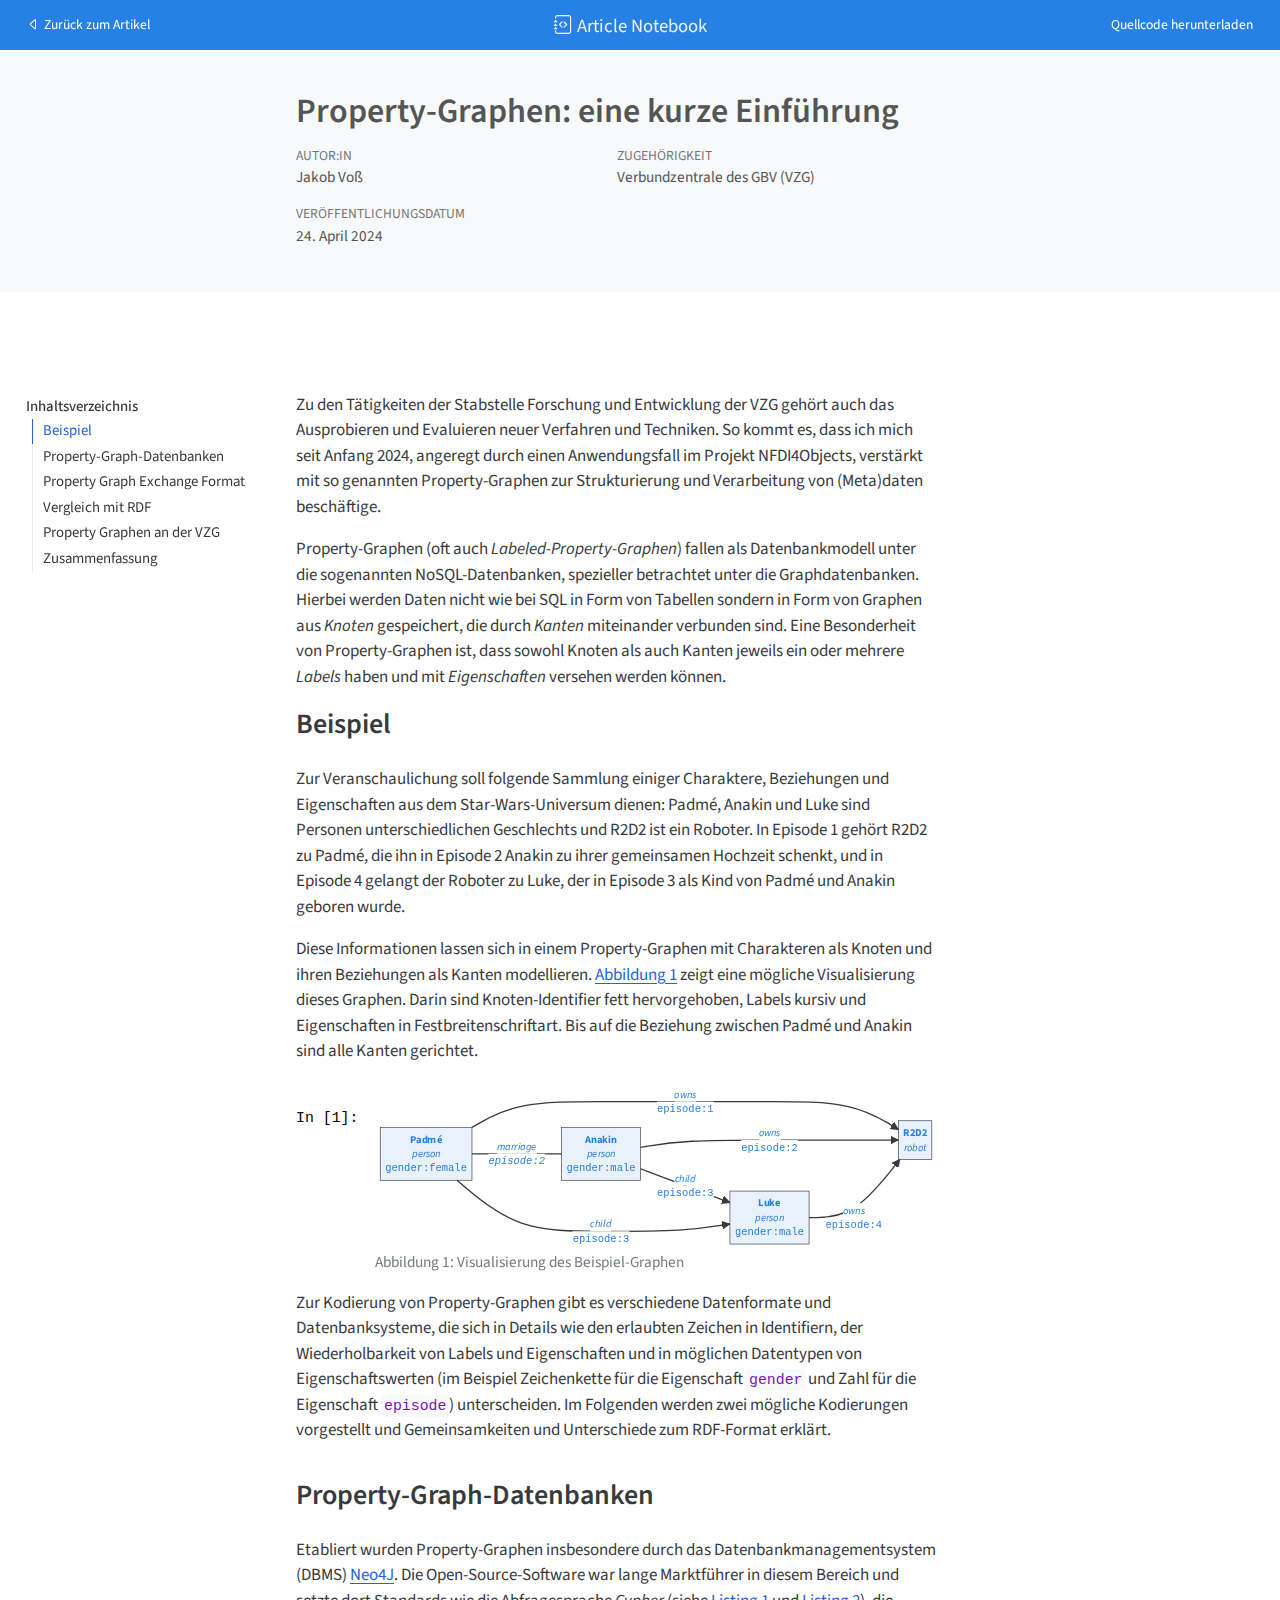
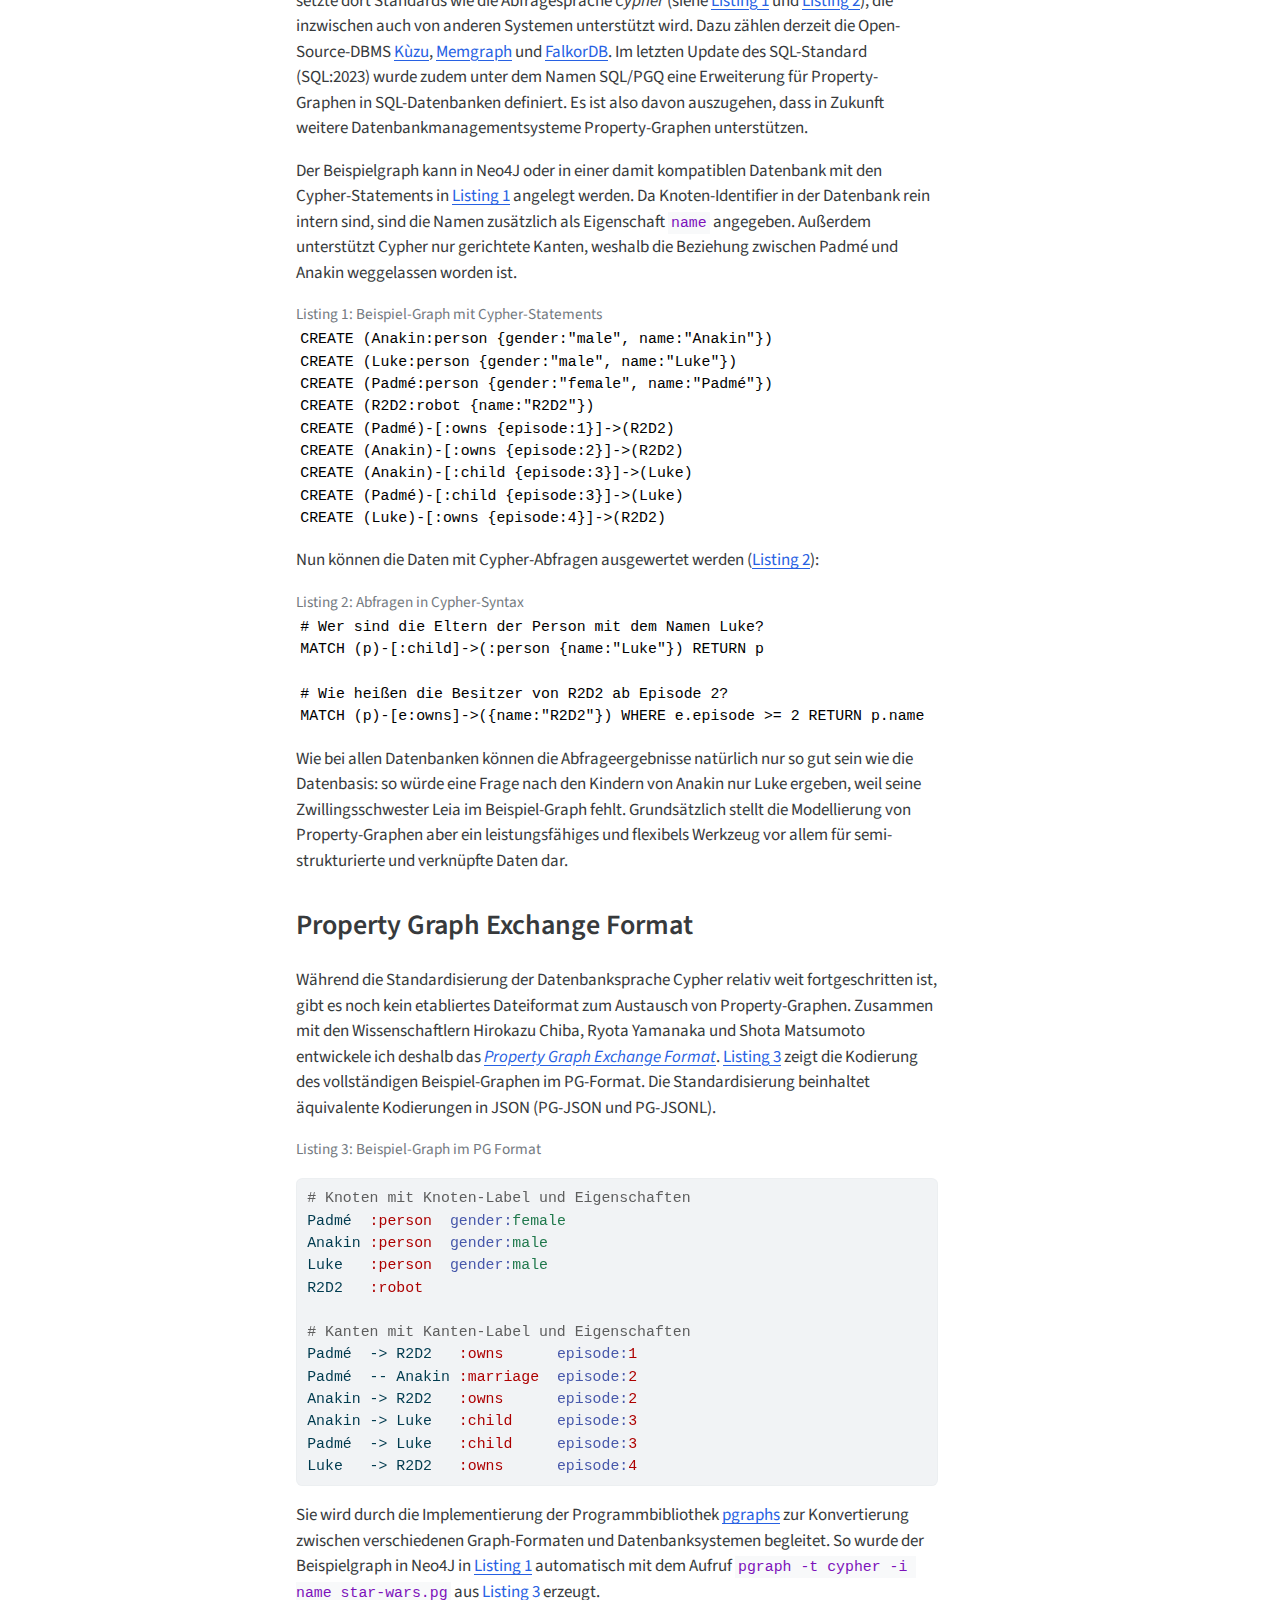
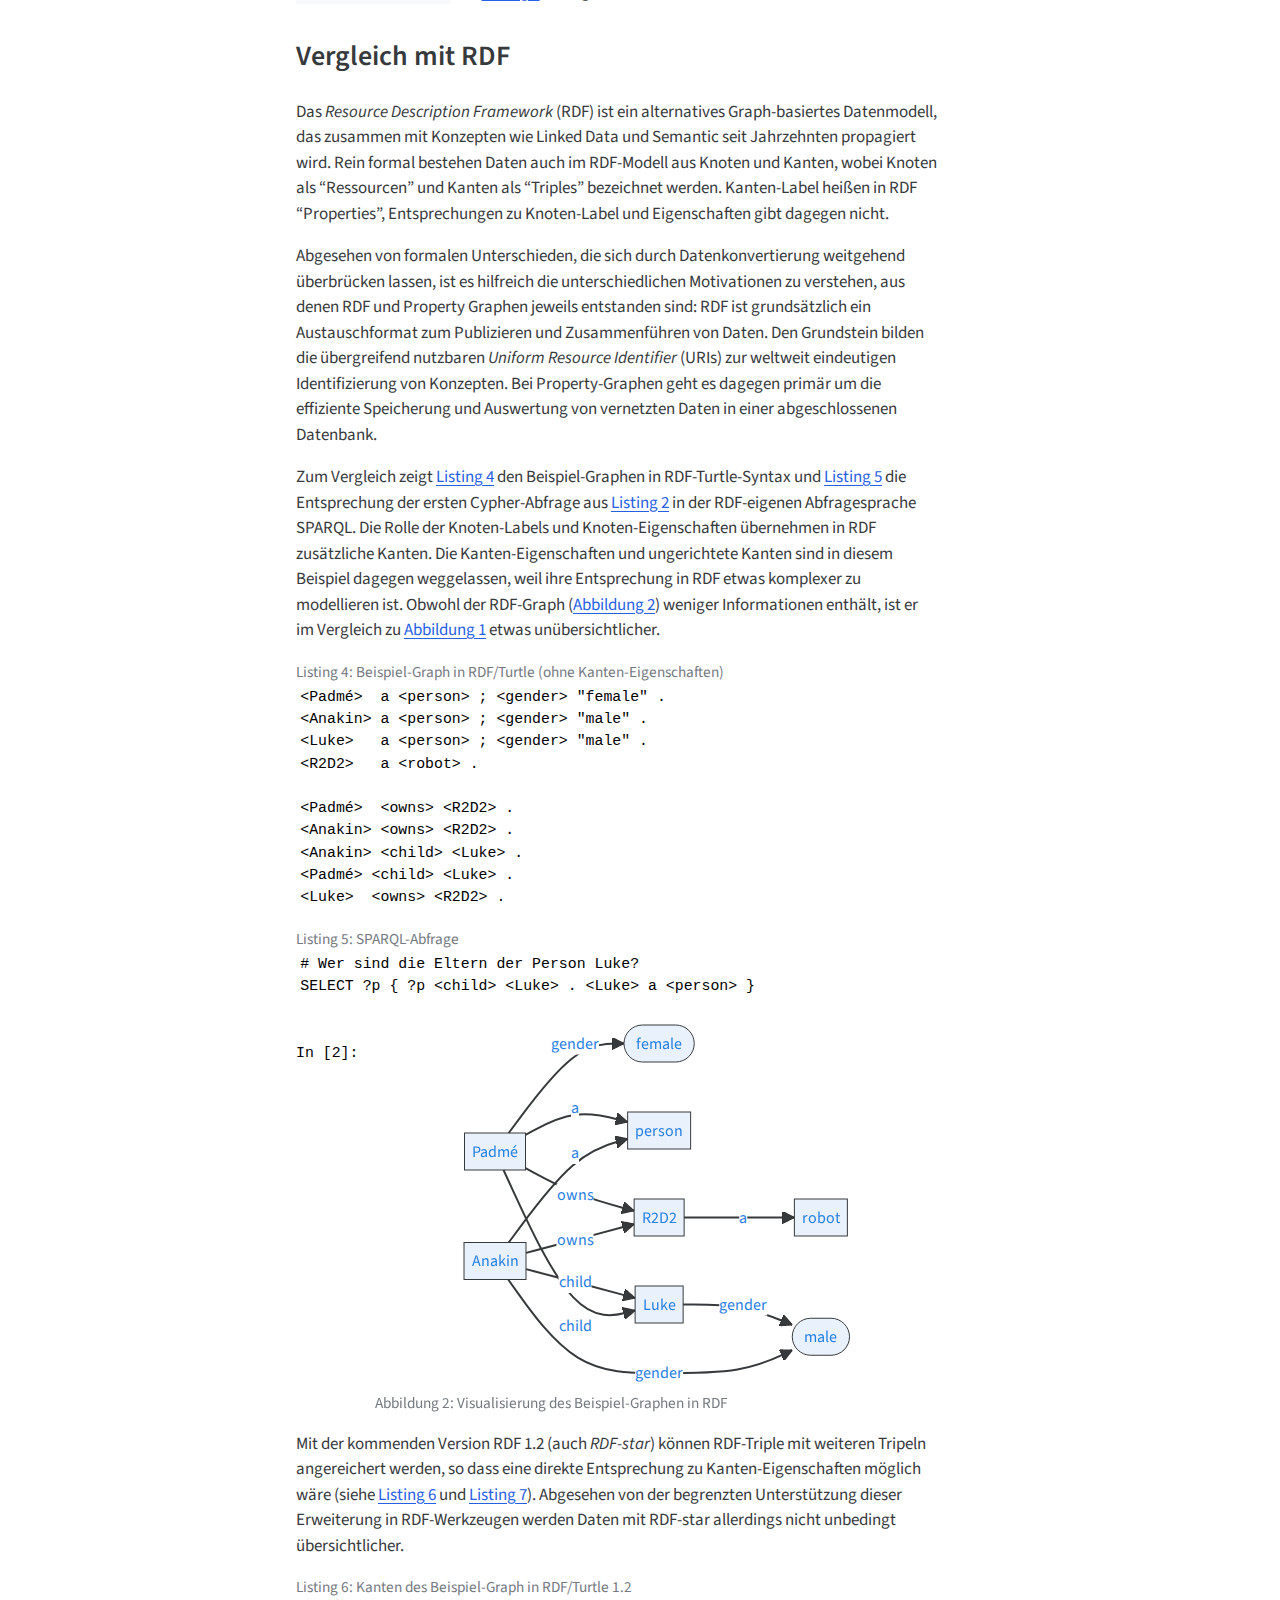
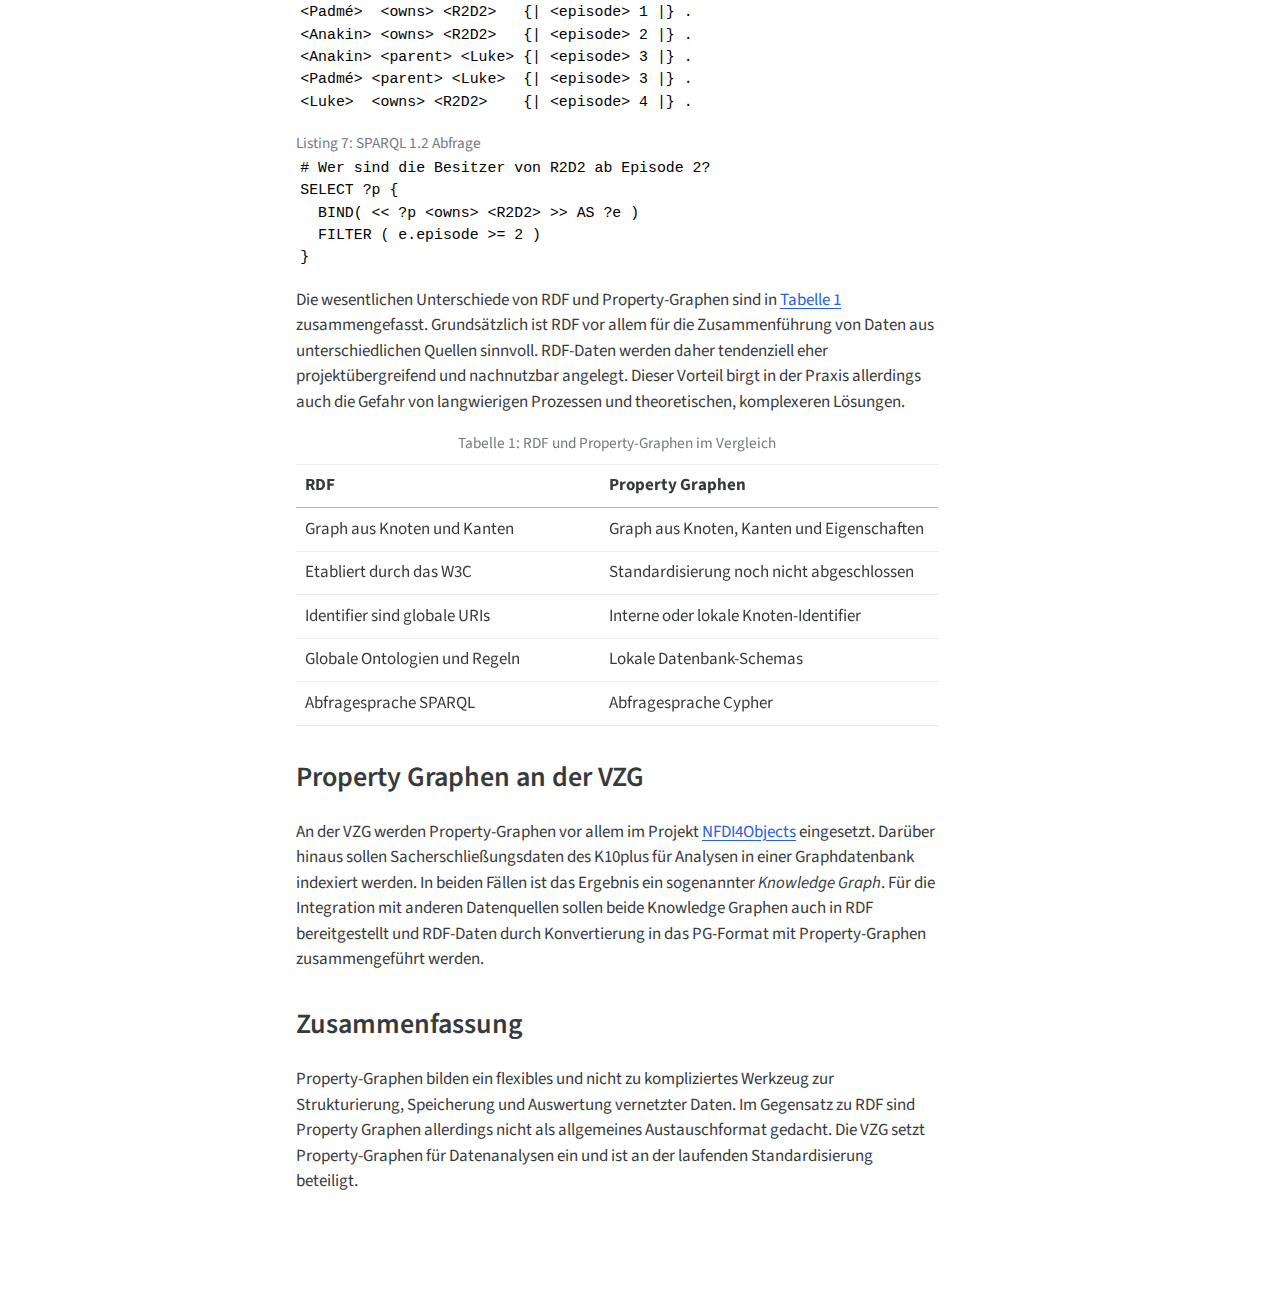
==== commit c3f6881d: "Add syntax highlighting" ====
--- a/docs/index-preview.html
+++ b/docs/index-preview.html
@@ -18,6 +18,40 @@
         width: 0.8em;
         margin: 0 0.8em 0.2em -1em; /* quarto-specific, see https://github.com/quarto-dev/quarto-cli/issues/4556 */ 
         vertical-align: middle;
+      }
+      /* CSS for syntax highlighting */
+      pre > code.sourceCode { white-space: pre; position: relative; }
+      pre > code.sourceCode > span { line-height: 1.25; }
+      pre > code.sourceCode > span:empty { height: 1.2em; }
+      .sourceCode { overflow: visible; }
+      code.sourceCode > span { color: inherit; text-decoration: inherit; }
+      div.sourceCode { margin: 1em 0; }
+      pre.sourceCode { margin: 0; }
+      @media screen {
+      div.sourceCode { overflow: auto; }
+      }
+      @media print {
+      pre > code.sourceCode { white-space: pre-wrap; }
+      pre > code.sourceCode > span { text-indent: -5em; padding-left: 5em; }
+      }
+      pre.numberSource code
+        { counter-reset: source-line 0; }
+      pre.numberSource code > span
+        { position: relative; left: -4em; counter-increment: source-line; }
+      pre.numberSource code > span > a:first-child::before
+        { content: counter(source-line);
+          position: relative; left: -1em; text-align: right; vertical-align: baseline;
+          border: none; display: inline-block;
+          -webkit-touch-callout: none; -webkit-user-select: none;
+          -khtml-user-select: none; -moz-user-select: none;
+          -ms-user-select: none; user-select: none;
+          padding: 0 4px; width: 4em;
+        }
+      pre.numberSource { margin-left: 3em;  padding-left: 4px; }
+      div.sourceCode
+        {   }
+      @media screen {
+      pre > code.sourceCode > span > a:first-child::before { text-decoration: underline; }
       }
     </style>
 
@@ -297,19 +331,19 @@
 Listing&nbsp;3: Beispiel-Graph im PG Format
 </figcaption>
 <div aria-describedby="lst-pg-caption-0ceaefa1-69ba-4598-a22c-09a6ac19f8ca">
-<pre id="lst-pg" class="pg"><code># Knoten mit Knoten-Label und Eigenschaften
-Padmé  :person  gender:female
-Anakin :person  gender:male                 
-Luke   :person  gender:male                 
-R2D2   :robot              
-   
-# Kanten mit Kanten-Label und Eigenschaften
-Padmé  -&gt; R2D2   :owns      episode:1
-Padmé  -- Anakin :marriage  episode:2
-Anakin -&gt; R2D2   :owns      episode:2    
-Anakin -&gt; Luke   :child     episode:3
-Padmé  -&gt; Luke   :child     episode:3 
-Luke   -&gt; R2D2   :owns      episode:4</code></pre>
+<div class="sourceCode" id="lst-pg"><pre class="sourceCode pg code-with-copy"><code class="sourceCode pg"><span id="lst-pg-1"><a href="#lst-pg-1" aria-hidden="true" tabindex="-1"></a><span class="co"># Knoten mit Knoten-Label und Eigenschaften</span></span>
+<span id="lst-pg-2"><a href="#lst-pg-2" aria-hidden="true" tabindex="-1"></a>Padmé  <span class="dt">:person</span>  <span class="fu">gender:</span><span class="st">female</span></span>
+<span id="lst-pg-3"><a href="#lst-pg-3" aria-hidden="true" tabindex="-1"></a>Anakin <span class="dt">:person</span>  <span class="fu">gender:</span><span class="st">male</span>                 </span>
+<span id="lst-pg-4"><a href="#lst-pg-4" aria-hidden="true" tabindex="-1"></a>Luke   <span class="dt">:person</span>  <span class="fu">gender:</span><span class="st">male</span>                 </span>
+<span id="lst-pg-5"><a href="#lst-pg-5" aria-hidden="true" tabindex="-1"></a>R2D2   <span class="dt">:robot</span>              </span>
+<span id="lst-pg-6"><a href="#lst-pg-6" aria-hidden="true" tabindex="-1"></a><span class="co">   </span></span>
+<span id="lst-pg-7"><a href="#lst-pg-7" aria-hidden="true" tabindex="-1"></a><span class="co"># Kanten mit Kanten-Label und Eigenschaften</span></span>
+<span id="lst-pg-8"><a href="#lst-pg-8" aria-hidden="true" tabindex="-1"></a>Padmé  <span class="cf">-&gt;</span> R2D2   <span class="dt">:owns</span>      <span class="fu">episode:</span><span class="dv">1</span></span>
+<span id="lst-pg-9"><a href="#lst-pg-9" aria-hidden="true" tabindex="-1"></a>Padmé  <span class="cf">--</span> Anakin <span class="dt">:marriage</span>  <span class="fu">episode:</span><span class="dv">2</span></span>
+<span id="lst-pg-10"><a href="#lst-pg-10" aria-hidden="true" tabindex="-1"></a>Anakin <span class="cf">-&gt;</span> R2D2   <span class="dt">:owns</span>      <span class="fu">episode:</span><span class="dv">2</span>    </span>
+<span id="lst-pg-11"><a href="#lst-pg-11" aria-hidden="true" tabindex="-1"></a>Anakin <span class="cf">-&gt;</span> Luke   <span class="dt">:child</span>     <span class="fu">episode:</span><span class="dv">3</span></span>
+<span id="lst-pg-12"><a href="#lst-pg-12" aria-hidden="true" tabindex="-1"></a>Padmé  <span class="cf">-&gt;</span> Luke   <span class="dt">:child</span>     <span class="fu">episode:</span><span class="dv">3</span> </span>
+<span id="lst-pg-13"><a href="#lst-pg-13" aria-hidden="true" tabindex="-1"></a>Luke   <span class="cf">-&gt;</span> R2D2   <span class="dt">:owns</span>      <span class="fu">episode:</span><span class="dv">4</span></span></code><button title="In die Zwischenablage kopieren" class="code-copy-button"><i class="bi"></i></button></pre></div>
 </div>
 </figure>
 </div>
